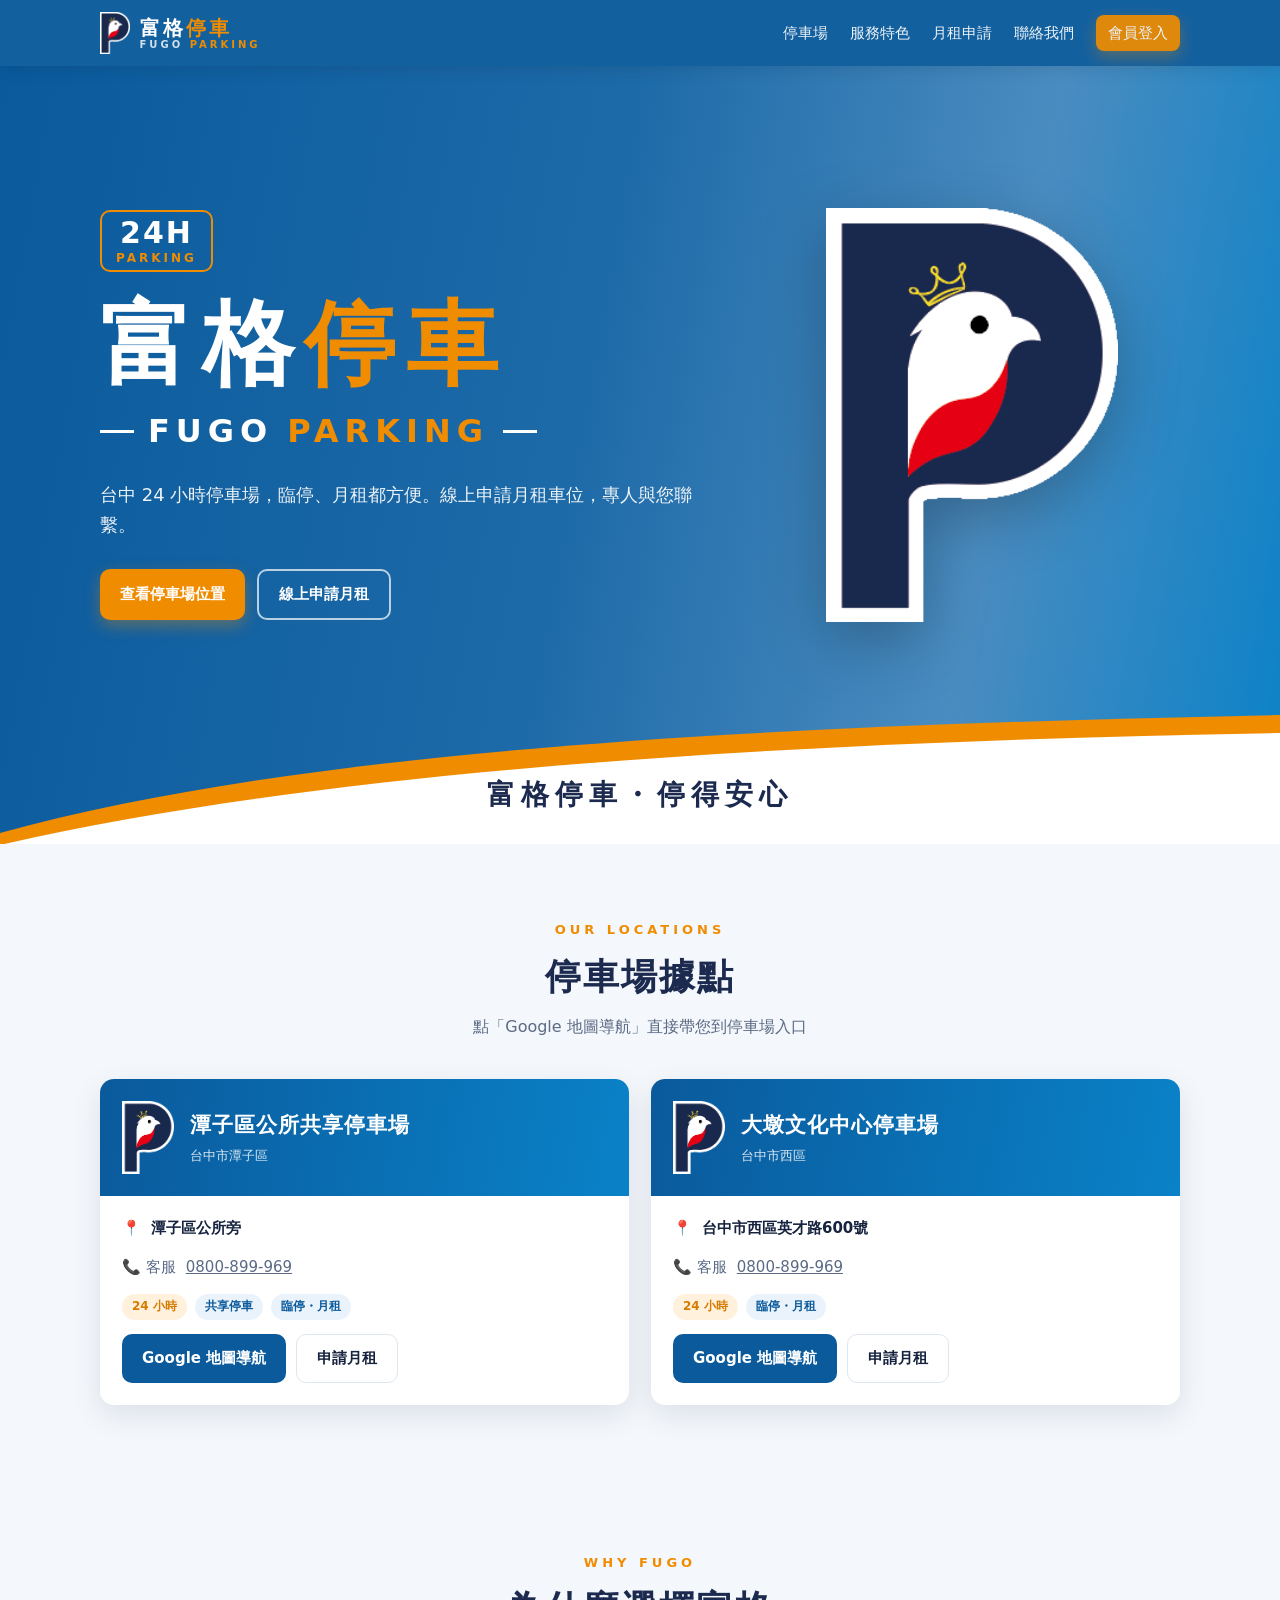
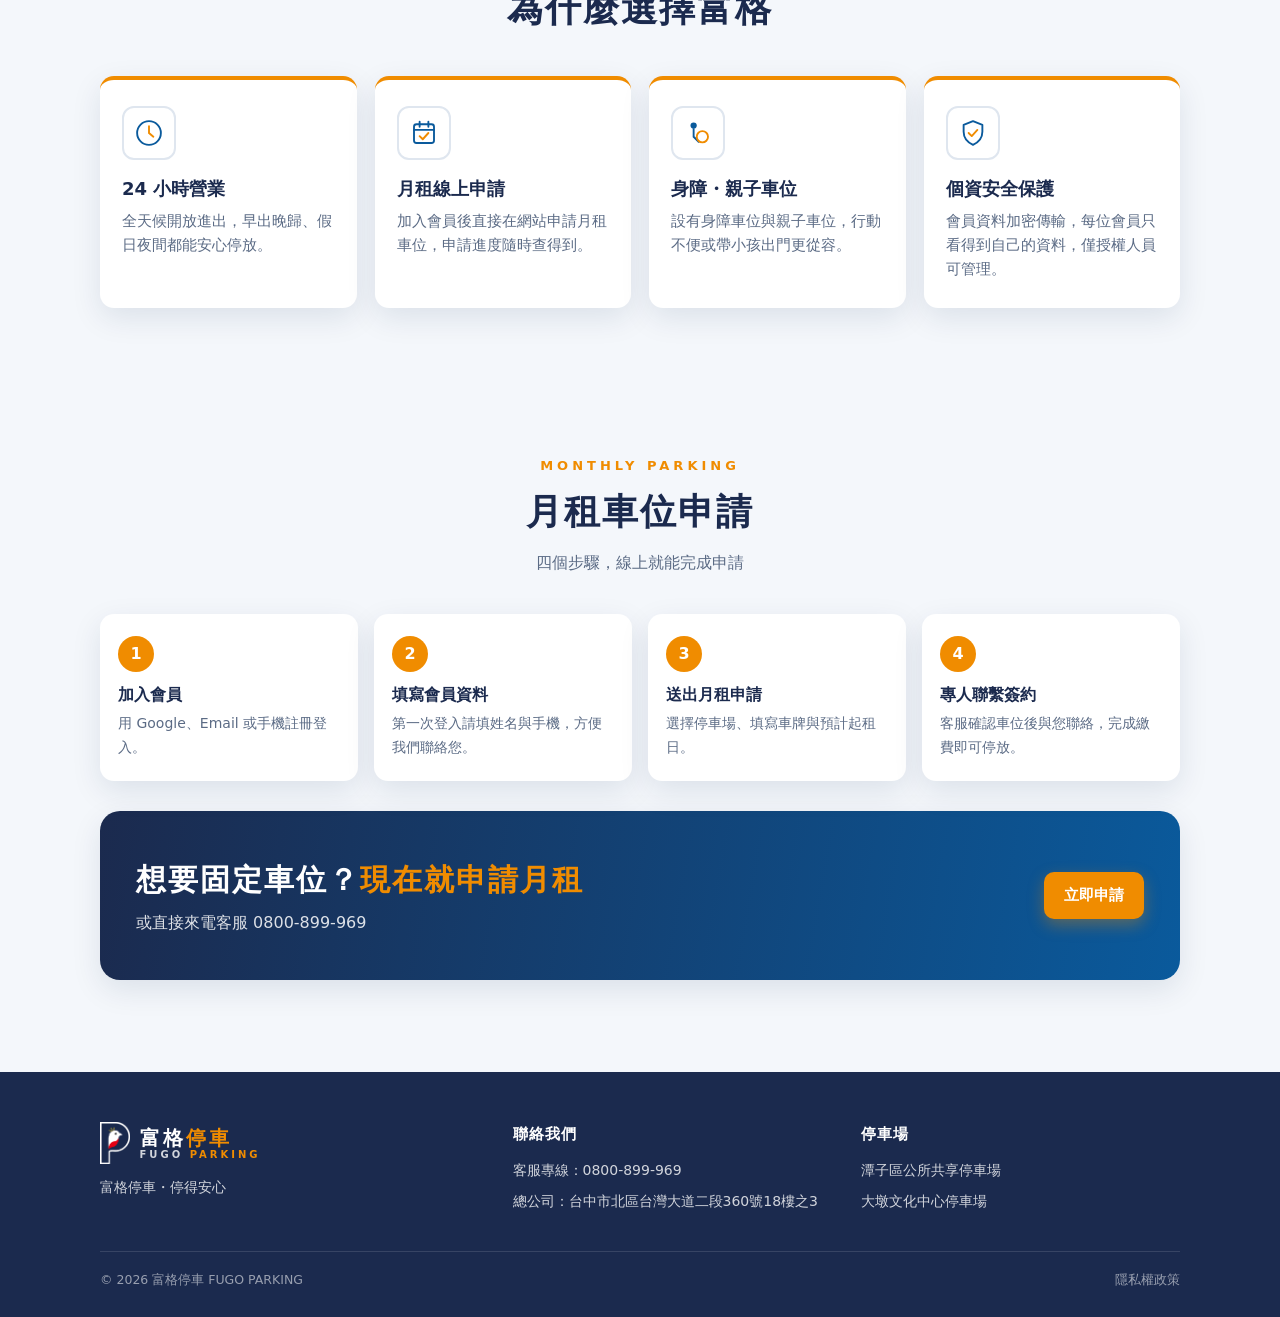
==== index.html @ 009d4692 "改版為富格停車：招牌風格首頁、會員登入、會員中心與管理後台 - 依招牌設計重做首頁（富格停車 FUGO PARKING、24H、停得安心） - 潭子區公所共享停車場、大墩文化中心停車場，附 Googl" ====
<!DOCTYPE html>
<html lang="zh-Hant-TW">
<head>
<meta charset="UTF-8">
<meta name="viewport" content="width=device-width, initial-scale=1.0">
<meta http-equiv="Content-Security-Policy" content="default-src 'self'; script-src 'self'; style-src 'self' https://fonts.googleapis.com; font-src https://fonts.gstatic.com; img-src 'self' data:; connect-src 'self' https://*.supabase.co wss://*.supabase.co; object-src 'none'; base-uri 'self'; form-action 'self'">
<meta name="referrer" content="strict-origin-when-cross-origin">
<title>富格停車 FUGO PARKING｜台中 24 小時停車場・月租車位</title>
<meta name="description" content="富格停車 FUGO PARKING，台中潭子區公所共享停車場、大墩文化中心停車場，24 小時營業，提供臨時停車與月租車位線上申請。客服 0800-899-969。">
<meta property="og:title" content="富格停車 FUGO PARKING">
<meta property="og:description" content="富格停車・停得安心｜台中 24 小時停車場、月租車位線上申請">
<meta property="og:image" content="assets/icon-192.png">
<meta name="theme-color" content="#0a5a9c">
<link rel="icon" type="image/png" href="assets/favicon.png">
<link rel="apple-touch-icon" href="assets/icon-192.png">
<link rel="preconnect" href="https://fonts.googleapis.com">
<link rel="preconnect" href="https://fonts.gstatic.com" crossorigin>
<link href="https://fonts.googleapis.com/css2?family=Noto+Sans+TC:wght@400;500;700;900&family=LXGW+WenKai+TC:wght@700&display=swap" rel="stylesheet">
<link rel="stylesheet" href="css/style.css">
</head>
<body>

<header class="topbar">
  <div class="wrap">
    <a class="brand" href="index.html" aria-label="富格停車 首頁">
      <img src="assets/logo.png" alt="">
      <span class="brand-text">
        <span class="brand-zh">富格<em>停車</em></span>
        <span class="brand-en">FUGO <em>PARKING</em></span>
      </span>
    </a>
    <button class="menu-btn" id="menu-btn" aria-label="選單" aria-expanded="false" aria-controls="nav">☰</button>
    <nav class="nav" id="nav">
      <a href="#lots">停車場</a>
      <a href="#features">服務特色</a>
      <a href="#monthly">月租申請</a>
      <a href="#contact">聯絡我們</a>
      <a class="btn btn-orange btn-sm" id="member-link" href="login.html">會員登入</a>
    </nav>
  </div>
</header>

<main>
  <!-- 招牌風格主視覺 -->
  <section class="hero" aria-label="富格停車">
    <div class="wrap">
      <div>
        <div class="hero-badge" aria-label="24 小時停車"><b>24H</b><span>PARKING</span></div>
        <h1>富格<em>停車</em></h1>
        <div class="hero-en">FUGO <em>PARKING</em></div>
        <p class="hero-slogan">台中 24 小時停車場，臨停、月租都方便。線上申請月租車位，專人與您聯繫。</p>
        <div class="hero-btns">
          <a class="btn btn-orange" href="#lots">查看停車場位置</a>
          <a class="btn btn-ghost" href="login.html?next=apply">線上申請月租</a>
        </div>
      </div>
      <div class="hero-logo"><img src="assets/logo.png" alt="富格停車標誌"></div>
    </div>
    <div class="hero-wave" aria-hidden="true">
      <svg viewBox="0 0 1440 130" preserveAspectRatio="none">
        <path d="M0,130 L0,118 C360,30 900,10 1440,0 L1440,130 Z" fill="#f08c00"/>
        <path d="M0,130 L0,130 C380,52 920,26 1440,18 L1440,130 Z" fill="#ffffff"/>
      </svg>
    </div>
    <div class="hero-tagline">富格停車・停得安心</div>
  </section>

  <!-- 停車場 -->
  <section id="lots">
    <div class="wrap">
      <div class="sec-head">
        <div class="sec-tag">OUR LOCATIONS</div>
        <h2>停車場據點</h2>
        <p>點「Google 地圖導航」直接帶您到停車場入口</p>
      </div>
      <div class="lots" id="lots-list"></div>
    </div>
  </section>

  <!-- 服務特色 -->
  <section id="features">
    <div class="wrap">
      <div class="sec-head">
        <div class="sec-tag">WHY FUGO</div>
        <h2>為什麼選擇富格</h2>
      </div>
      <div class="features">
        <div class="feature">
          <div class="ico"><svg viewBox="0 0 48 48" fill="none" aria-hidden="true"><circle cx="24" cy="24" r="19" stroke="#0a5a9c" stroke-width="3"/><path d="M24 13v11l7 6" stroke="#f08c00" stroke-width="3" stroke-linecap="round"/></svg></div>
          <h3>24 小時營業</h3>
          <p>全天候開放進出，早出晚歸、假日夜間都能安心停放。</p>
        </div>
        <div class="feature">
          <div class="ico"><svg viewBox="0 0 48 48" fill="none" aria-hidden="true"><rect x="8" y="10" width="32" height="30" rx="4" stroke="#0a5a9c" stroke-width="3"/><path d="M8 19h32M17 6v8M31 6v8" stroke="#0a5a9c" stroke-width="3" stroke-linecap="round"/><path d="M17 29l5 5 9-10" stroke="#f08c00" stroke-width="3" stroke-linecap="round" stroke-linejoin="round"/></svg></div>
          <h3>月租線上申請</h3>
          <p>加入會員後直接在網站申請月租車位，申請進度隨時查得到。</p>
        </div>
        <div class="feature">
          <div class="ico"><svg viewBox="0 0 48 48" fill="none" aria-hidden="true"><circle cx="17" cy="12" r="5" fill="#0a5a9c"/><path d="M17 18v12l8 8" stroke="#0a5a9c" stroke-width="3" stroke-linecap="round"/><circle cx="31" cy="30" r="9" stroke="#f08c00" stroke-width="3"/></svg></div>
          <h3>身障・親子車位</h3>
          <p>設有身障車位與親子車位，行動不便或帶小孩出門更從容。</p>
        </div>
        <div class="feature">
          <div class="ico"><svg viewBox="0 0 48 48" fill="none" aria-hidden="true"><path d="M24 5l15 6v11c0 10-6.5 17-15 21C15.5 39 9 32 9 22V11z" stroke="#0a5a9c" stroke-width="3" stroke-linejoin="round"/><path d="M17 24l5 5 9-10" stroke="#f08c00" stroke-width="3" stroke-linecap="round" stroke-linejoin="round"/></svg></div>
          <h3>個資安全保護</h3>
          <p>會員資料加密傳輸，每位會員只看得到自己的資料，僅授權人員可管理。</p>
        </div>
      </div>
    </div>
  </section>

  <!-- 月租申請流程 -->
  <section id="monthly">
    <div class="wrap">
      <div class="sec-head">
        <div class="sec-tag">MONTHLY PARKING</div>
        <h2>月租車位申請</h2>
        <p>四個步驟，線上就能完成申請</p>
      </div>
      <div class="steps">
        <div class="step"><h3>加入會員</h3><p>用 Google、Email 或手機註冊登入。</p></div>
        <div class="step"><h3>填寫會員資料</h3><p>第一次登入請填姓名與手機，方便我們聯絡您。</p></div>
        <div class="step"><h3>送出月租申請</h3><p>選擇停車場、填寫車牌與預計起租日。</p></div>
        <div class="step"><h3>專人聯繫簽約</h3><p>客服確認車位後與您聯絡，完成繳費即可停放。</p></div>
      </div>
      <div class="cta mt30" id="cta-box">
        <div>
          <h2>想要固定車位？<em>現在就申請月租</em></h2>
          <p>或直接來電客服 0800-899-969</p>
        </div>
        <a class="btn btn-orange" href="login.html?next=apply">立即申請</a>
      </div>
    </div>
  </section>
</main>

<footer class="footer" id="contact">
  <div class="wrap">
    <div class="footer-grid">
      <div>
        <a class="brand" href="index.html">
          <img src="assets/logo.png" alt="">
          <span class="brand-text">
            <span class="brand-zh">富格<em>停車</em></span>
            <span class="brand-en">FUGO <em>PARKING</em></span>
          </span>
        </a>
        <p>富格停車・停得安心</p>
      </div>
      <div>
        <h4>聯絡我們</h4>
        <ul>
          <li>客服專線：<a href="tel:0800899969">0800-899-969</a></li>
          <li>總公司：台中市北區台灣大道二段360號18樓之3</li>
        </ul>
      </div>
      <div>
        <h4>停車場</h4>
        <ul id="footer-lots"></ul>
      </div>
    </div>
    <div class="footer-bottom">
      <span>© <span id="year">2026</span> 富格停車 FUGO PARKING</span>
      <a href="privacy.html">隱私權政策</a>
    </div>
  </div>
</footer>

<script src="js/config.js"></script>
<script src="js/vendor/supabase-2.49.10.js"></script>
<script src="js/common.js"></script>
<script src="js/site.js"></script>
</body>
</html>
---- css/style.css ----
:root{
  --navy:#1b2a4e;
  --blue:#0a5a9c;
  --blue-2:#0a82c8;
  --blue-soft:#4a8cc0;
  --orange:#f08c00;
  --orange-dark:#d67a00;
  --red:#e60012;
  --ink:#16233f;
  --muted:#5b6b85;
  --line:#dfe6ef;
  --bg:#f4f7fb;
  --card:#ffffff;
  --ok:#0f9d58;
  --warn:#d97706;
  --bad:#dc2626;
  --radius:14px;
  --shadow:0 10px 30px rgba(10,40,80,.10);
}
*{box-sizing:border-box;margin:0;padding:0}
html{scroll-behavior:smooth}
body{font-family:'Noto Sans TC',system-ui,-apple-system,'PingFang TC','Microsoft JhengHei',sans-serif;color:var(--ink);background:var(--bg);line-height:1.65;-webkit-font-smoothing:antialiased}
a{color:inherit}
img{max-width:100%;display:block}
button,input,select,textarea{font:inherit}
.hidden{display:none!important}
.wrap{max-width:1120px;margin:0 auto;padding:0 20px}

/* ─── Top bar ─── */
.topbar{position:sticky;top:0;z-index:50;background:rgba(10,90,156,.96);backdrop-filter:blur(8px);box-shadow:0 2px 16px rgba(0,0,0,.12)}
.topbar .wrap{display:flex;align-items:center;justify-content:space-between;height:66px;gap:12px}
.brand{display:flex;align-items:center;gap:10px;text-decoration:none;color:#fff}
.brand img{height:42px;width:auto}
.brand-text{display:flex;flex-direction:column;line-height:1.1}
.brand-zh{font-weight:900;font-size:20px;letter-spacing:3px}
.brand-zh em{font-style:normal;color:var(--orange)}
.brand-en{font-size:10px;letter-spacing:3px;color:rgba(255,255,255,.8);font-weight:700}
.brand-en em{font-style:normal;color:var(--orange)}
.nav{display:flex;align-items:center;gap:22px}
.nav a{color:#fff;text-decoration:none;font-size:15px;font-weight:500;opacity:.92}
.nav a:hover{opacity:1;color:#ffd08a}
.btn{display:inline-flex;align-items:center;justify-content:center;gap:8px;border:none;border-radius:10px;padding:11px 20px;font-weight:700;font-size:15px;cursor:pointer;text-decoration:none;transition:transform .15s,background .2s,box-shadow .2s;white-space:nowrap}
.btn:active{transform:translateY(1px)}
.btn:disabled{opacity:.55;cursor:not-allowed}
.btn-orange{background:var(--orange);color:#fff;box-shadow:0 6px 16px rgba(240,140,0,.35)}
.btn-orange:hover{background:var(--orange-dark)}
.btn-white{background:#fff;color:var(--blue)}
.btn-ghost{background:transparent;color:#fff;border:2px solid rgba(255,255,255,.7)}
.btn-ghost:hover{background:rgba(255,255,255,.1)}
.btn-line{background:#fff;color:var(--ink);border:1.5px solid var(--line)}
.btn-line:hover{border-color:var(--blue-soft)}
.btn-blue{background:var(--blue);color:#fff}
.btn-blue:hover{background:#084a80}
.btn-danger{background:#fff;color:var(--bad);border:1.5px solid #f5b5b5}
.btn-sm{padding:6px 12px;font-size:13px;border-radius:8px}
.menu-btn{display:none;background:none;border:none;color:#fff;font-size:26px;cursor:pointer;padding:4px 8px}

/* ─── Hero (招牌風格) ─── */
.hero{position:relative;overflow:hidden;color:#fff;background:linear-gradient(100deg,var(--blue) 0%,#1d6aa8 45%,var(--blue-soft) 75%,var(--blue-2) 100%)}
.hero .wrap{position:relative;z-index:2;display:grid;grid-template-columns:1.2fr .8fr;gap:40px;align-items:center;padding-top:70px;padding-bottom:150px}
.hero-badge{display:inline-flex;flex-direction:column;align-items:center;border:2px solid var(--orange);border-radius:10px;padding:6px 14px;line-height:1;margin-bottom:22px}
.hero-badge b{font-size:30px;letter-spacing:2px;font-weight:700}
.hero-badge span{font-size:12px;color:var(--orange);letter-spacing:3px;font-weight:700;margin-top:4px}
.hero h1{font-size:clamp(46px,8vw,92px);font-weight:900;letter-spacing:10px;line-height:1.1}
.hero h1 em{font-style:normal;color:var(--orange)}
.hero-en{display:flex;align-items:center;gap:14px;font-size:clamp(20px,3vw,32px);letter-spacing:6px;font-weight:700;margin-top:10px}
.hero-en::before,.hero-en::after{content:"";width:34px;height:3px;background:#fff;display:block}
.hero-en em{font-style:normal;color:var(--orange)}
.hero-slogan{margin-top:22px;font-size:18px;color:rgba(255,255,255,.92)}
.hero-btns{display:flex;flex-wrap:wrap;gap:12px;margin-top:30px}
.hero-logo{justify-self:center;width:min(300px,70%)}
.hero-logo img{width:100%;filter:drop-shadow(0 18px 30px rgba(0,0,0,.25))}
.hero-wave{position:absolute;left:0;right:0;bottom:-1px;height:130px;z-index:1}
.hero-wave svg{width:100%;height:100%;display:block}
.hero-tagline{position:absolute;z-index:2;bottom:26px;left:0;right:0;text-align:center;color:var(--navy);font-family:'LXGW WenKai TC','Noto Sans TC',serif;font-size:clamp(20px,3vw,28px);letter-spacing:6px;font-weight:700}

/* ─── Sections ─── */
section{padding:72px 0}
.sec-head{text-align:center;margin-bottom:38px}
.sec-tag{display:inline-block;color:var(--orange);font-weight:800;letter-spacing:4px;font-size:13px;margin-bottom:6px}
.sec-head h2{font-size:clamp(26px,4vw,36px);font-weight:900;color:var(--navy);letter-spacing:2px}
.sec-head p{color:var(--muted);margin-top:8px}

/* 停車場卡片 */
.lots{display:grid;grid-template-columns:repeat(auto-fit,minmax(300px,1fr));gap:22px}
.lot{background:var(--card);border-radius:var(--radius);box-shadow:var(--shadow);overflow:hidden;display:flex;flex-direction:column}
.lot-top{background:linear-gradient(100deg,var(--blue),var(--blue-2));color:#fff;padding:22px;display:flex;gap:16px;align-items:center}
.lot-top img{width:52px;height:auto;flex-shrink:0}
.lot-top h3{font-size:21px;font-weight:800;letter-spacing:1px}
.lot-top small{display:block;color:rgba(255,255,255,.85);font-size:13px;margin-top:2px}
.lot-body{padding:20px 22px 22px;display:flex;flex-direction:column;gap:14px;flex:1}
.lot-row{display:flex;gap:10px;align-items:flex-start;color:var(--muted);font-size:15px}
.lot-row b{color:var(--ink);font-weight:600}
.lot-tags{display:flex;flex-wrap:wrap;gap:8px}
.tag{display:inline-block;font-size:12px;font-weight:700;padding:3px 10px;border-radius:999px;background:#eaf3fb;color:var(--blue)}
.tag.orange{background:#fff1dc;color:var(--orange-dark)}
.lot-actions{display:flex;gap:10px;flex-wrap:wrap;margin-top:auto}

/* 特色 */
.features{display:grid;grid-template-columns:repeat(auto-fit,minmax(220px,1fr));gap:18px}
.feature{background:#fff;border-radius:var(--radius);padding:26px 22px;box-shadow:var(--shadow);border-top:4px solid var(--orange)}
.feature .ico{width:54px;height:54px;border-radius:12px;background:#fff;border:2px solid var(--line);display:flex;align-items:center;justify-content:center;margin-bottom:14px}
.feature .ico svg{width:30px;height:30px}
.feature h3{font-size:18px;color:var(--navy);margin-bottom:6px}
.feature p{color:var(--muted);font-size:14.5px}

/* CTA */
.cta{background:linear-gradient(100deg,var(--navy),var(--blue));color:#fff;border-radius:20px;padding:44px 36px;display:flex;align-items:center;justify-content:space-between;gap:24px;flex-wrap:wrap;box-shadow:var(--shadow)}
.cta h2{font-size:clamp(22px,3.4vw,30px);font-weight:900;letter-spacing:2px}
.cta h2 em{font-style:normal;color:var(--orange)}
.cta p{color:rgba(255,255,255,.85);margin-top:6px}

/* 流程 */
.steps{display:grid;grid-template-columns:repeat(4,1fr);gap:16px;counter-reset:step}
.step{background:#fff;border-radius:var(--radius);padding:22px 18px;box-shadow:var(--shadow);position:relative}
.step::before{counter-increment:step;content:counter(step);display:flex;width:36px;height:36px;border-radius:50%;background:var(--orange);color:#fff;font-weight:900;align-items:center;justify-content:center;margin-bottom:10px}
.step h3{font-size:16px;color:var(--navy)}
.step p{font-size:14px;color:var(--muted);margin-top:4px}

/* Footer */
.footer{background:var(--navy);color:rgba(255,255,255,.8);padding:50px 0 26px;margin-top:20px}
.footer-grid{display:grid;grid-template-columns:1.2fr 1fr 1fr;gap:30px}
.footer h4{color:#fff;font-size:15px;margin-bottom:12px;letter-spacing:1px}
.footer p,.footer li{font-size:14px;margin-bottom:8px;list-style:none}
.footer a{text-decoration:none}
.footer a:hover{color:var(--orange)}
.footer .brand{margin-bottom:12px}
.footer-bottom{border-top:1px solid rgba(255,255,255,.12);margin-top:30px;padding-top:18px;font-size:12.5px;color:rgba(255,255,255,.55);display:flex;justify-content:space-between;flex-wrap:wrap;gap:8px}

/* ─── App pages (login / member / admin) ─── */
.app-main{min-height:calc(100vh - 66px);padding:36px 0 60px}
.panel{background:#fff;border-radius:var(--radius);box-shadow:var(--shadow);padding:28px}
.panel+.panel{margin-top:22px}
.panel h2{font-size:20px;color:var(--navy);margin-bottom:4px}
.panel .sub{color:var(--muted);font-size:14px;margin-bottom:18px}
.auth-box{max-width:440px;margin:0 auto}
.auth-logo{display:flex;justify-content:center;margin-bottom:12px}
.auth-logo img{height:78px}
.divider{display:flex;align-items:center;gap:12px;color:var(--muted);font-size:13px;margin:18px 0}
.divider::before,.divider::after{content:"";flex:1;height:1px;background:var(--line)}
.tabs{display:flex;background:var(--bg);border-radius:10px;padding:4px;gap:4px;margin-bottom:16px}
.tabs button{flex:1;border:none;background:transparent;padding:9px;border-radius:8px;font-weight:700;color:var(--muted);cursor:pointer}
.tabs button.on{background:#fff;color:var(--blue);box-shadow:0 2px 6px rgba(0,0,0,.06)}
.field{margin-bottom:14px}
.field label{display:block;font-size:13.5px;font-weight:700;margin-bottom:6px;color:var(--ink)}
.field label .req{color:var(--bad)}
.field input,.field select,.field textarea{width:100%;padding:11px 13px;border:1.5px solid var(--line);border-radius:10px;background:#fff;color:var(--ink);font-size:15px}
.field textarea{min-height:80px;resize:vertical}
.field input:focus,.field select:focus,.field textarea:focus{outline:none;border-color:var(--blue-2);box-shadow:0 0 0 3px rgba(10,130,200,.15)}
.field .hint{font-size:12.5px;color:var(--muted);margin-top:4px}
.grid2{display:grid;grid-template-columns:1fr 1fr;gap:0 14px}
.full{width:100%}
.btn-google{width:100%;background:#fff;color:#3c4043;border:1.5px solid #dadce0}
.btn-google:hover{background:#f8f9fa}
.btn-google svg{width:20px;height:20px}
.msg{padding:11px 14px;border-radius:10px;font-size:14px;margin-bottom:14px}
.msg.err{background:#fdecec;color:#a61b1b}
.msg.ok{background:#e7f6ee;color:#0b6b3a}
.msg.info{background:#eaf3fb;color:#0a4f85}
.legal{font-size:12px;color:var(--muted);text-align:center;margin-top:14px}
.userbar{display:flex;align-items:center;gap:10px;color:#fff;font-size:14px}
.userbar span{max-width:160px;overflow:hidden;text-overflow:ellipsis;white-space:nowrap}
.page-title{display:flex;justify-content:space-between;align-items:center;gap:12px;flex-wrap:wrap;margin-bottom:22px}
.page-title h1{font-size:26px;color:var(--navy);font-weight:900}
.cards{display:grid;grid-template-columns:repeat(auto-fit,minmax(160px,1fr));gap:14px;margin-bottom:22px}
.stat{background:#fff;border-radius:12px;padding:16px 18px;box-shadow:var(--shadow)}
.stat b{display:block;font-size:28px;color:var(--blue);line-height:1.1}
.stat span{font-size:13px;color:var(--muted)}
.stat.orange b{color:var(--orange-dark)}
.stat.red b{color:var(--bad)}
.table-wrap{overflow-x:auto;border:1px solid var(--line);border-radius:12px}
table{width:100%;border-collapse:collapse;font-size:14px;min-width:720px}
th{background:#f2f6fb;text-align:left;font-weight:700;color:var(--navy);padding:10px 12px;white-space:nowrap}
td{padding:10px 12px;border-top:1px solid var(--line);vertical-align:top}
tr:hover td{background:#fafcff}
.badge{display:inline-block;font-size:12px;font-weight:700;padding:2px 9px;border-radius:999px;white-space:nowrap}
.b-ok{background:#e7f6ee;color:#0b6b3a}
.b-warn{background:#fff4e0;color:#995200}
.b-bad{background:#fdecec;color:#a61b1b}
.b-mute{background:#eef1f5;color:#56637a}
.b-blue{background:#eaf3fb;color:#0a4f85}
.toolbar{display:flex;gap:10px;flex-wrap:wrap;align-items:center;margin-bottom:14px}
.toolbar input,.toolbar select{padding:9px 12px;border:1.5px solid var(--line);border-radius:10px;background:#fff;font-size:14px}
.toolbar input{flex:1;min-width:180px}
.admin-tabs{display:flex;gap:6px;flex-wrap:wrap;margin-bottom:18px}
.admin-tabs button{border:1.5px solid var(--line);background:#fff;border-radius:999px;padding:8px 16px;font-weight:700;color:var(--muted);cursor:pointer}
.admin-tabs button.on{background:var(--blue);border-color:var(--blue);color:#fff}
.empty{text-align:center;color:var(--muted);padding:34px 10px}
.row-actions{display:flex;gap:6px;flex-wrap:wrap}
dialog{border:none;border-radius:16px;padding:0;max-width:620px;width:calc(100% - 32px);box-shadow:0 30px 80px rgba(0,0,0,.3)}
dialog::backdrop{background:rgba(10,25,50,.55)}
.dlg-head{padding:18px 22px;border-bottom:1px solid var(--line);font-weight:800;color:var(--navy);font-size:18px}
.dlg-body{padding:20px 22px;max-height:70vh;overflow-y:auto}
.dlg-foot{padding:14px 22px;border-top:1px solid var(--line);display:flex;justify-content:flex-end;gap:10px}
.toast{position:fixed;left:50%;bottom:26px;transform:translateX(-50%);background:var(--navy);color:#fff;padding:12px 20px;border-radius:12px;font-size:14px;z-index:999;box-shadow:var(--shadow);max-width:calc(100% - 32px)}
.loading{text-align:center;padding:60px 0;color:var(--muted)}
.list-item{border:1px solid var(--line);border-radius:12px;padding:14px 16px;display:flex;justify-content:space-between;gap:12px;flex-wrap:wrap;align-items:center}
.list-item+.list-item{margin-top:10px}
.list-item h4{font-size:16px;color:var(--navy)}
.list-item p{font-size:13.5px;color:var(--muted)}

/* ─── Responsive ─── */
@media (max-width:860px){
  .hero .wrap{grid-template-columns:1fr;padding-top:40px;padding-bottom:150px;text-align:left}
  .hero-logo{display:none}
  .steps{grid-template-columns:1fr 1fr}
  .footer-grid{grid-template-columns:1fr}
  .nav{position:fixed;top:66px;left:0;right:0;background:var(--blue);flex-direction:column;align-items:stretch;gap:0;padding:8px 20px 18px;display:none;box-shadow:0 12px 20px rgba(0,0,0,.15)}
  .nav.open{display:flex}
  .nav a{padding:12px 0;border-bottom:1px solid rgba(255,255,255,.12)}
  .nav .btn{margin-top:12px}
  .menu-btn{display:block}
}
@media (max-width:560px){
  .wrap{padding:0 16px}
  section{padding:54px 0}
  .hero h1{letter-spacing:5px}
  .hero-en{letter-spacing:3px}
  .hero-en::before,.hero-en::after{width:20px}
  .steps{grid-template-columns:1fr}
  .grid2{grid-template-columns:1fr}
  .panel{padding:20px 16px}
  .cta{padding:30px 22px}
  .brand-zh{font-size:17px}
  .userbar span{display:none}
}
.mt30{margin-top:30px}
.center{text-align:center}
.hint{font-size:12px;color:var(--muted)}
.prose h2{font-size:18px;color:var(--navy);margin:20px 0 6px}.prose p,.prose li{color:var(--ink);font-size:15px;margin-bottom:8px}.prose ul{padding-left:20px}
.sec-title{font-size:26px;color:var(--navy);font-weight:900;margin-bottom:10px}
dialog{margin:auto}
#st-income{font-size:22px}
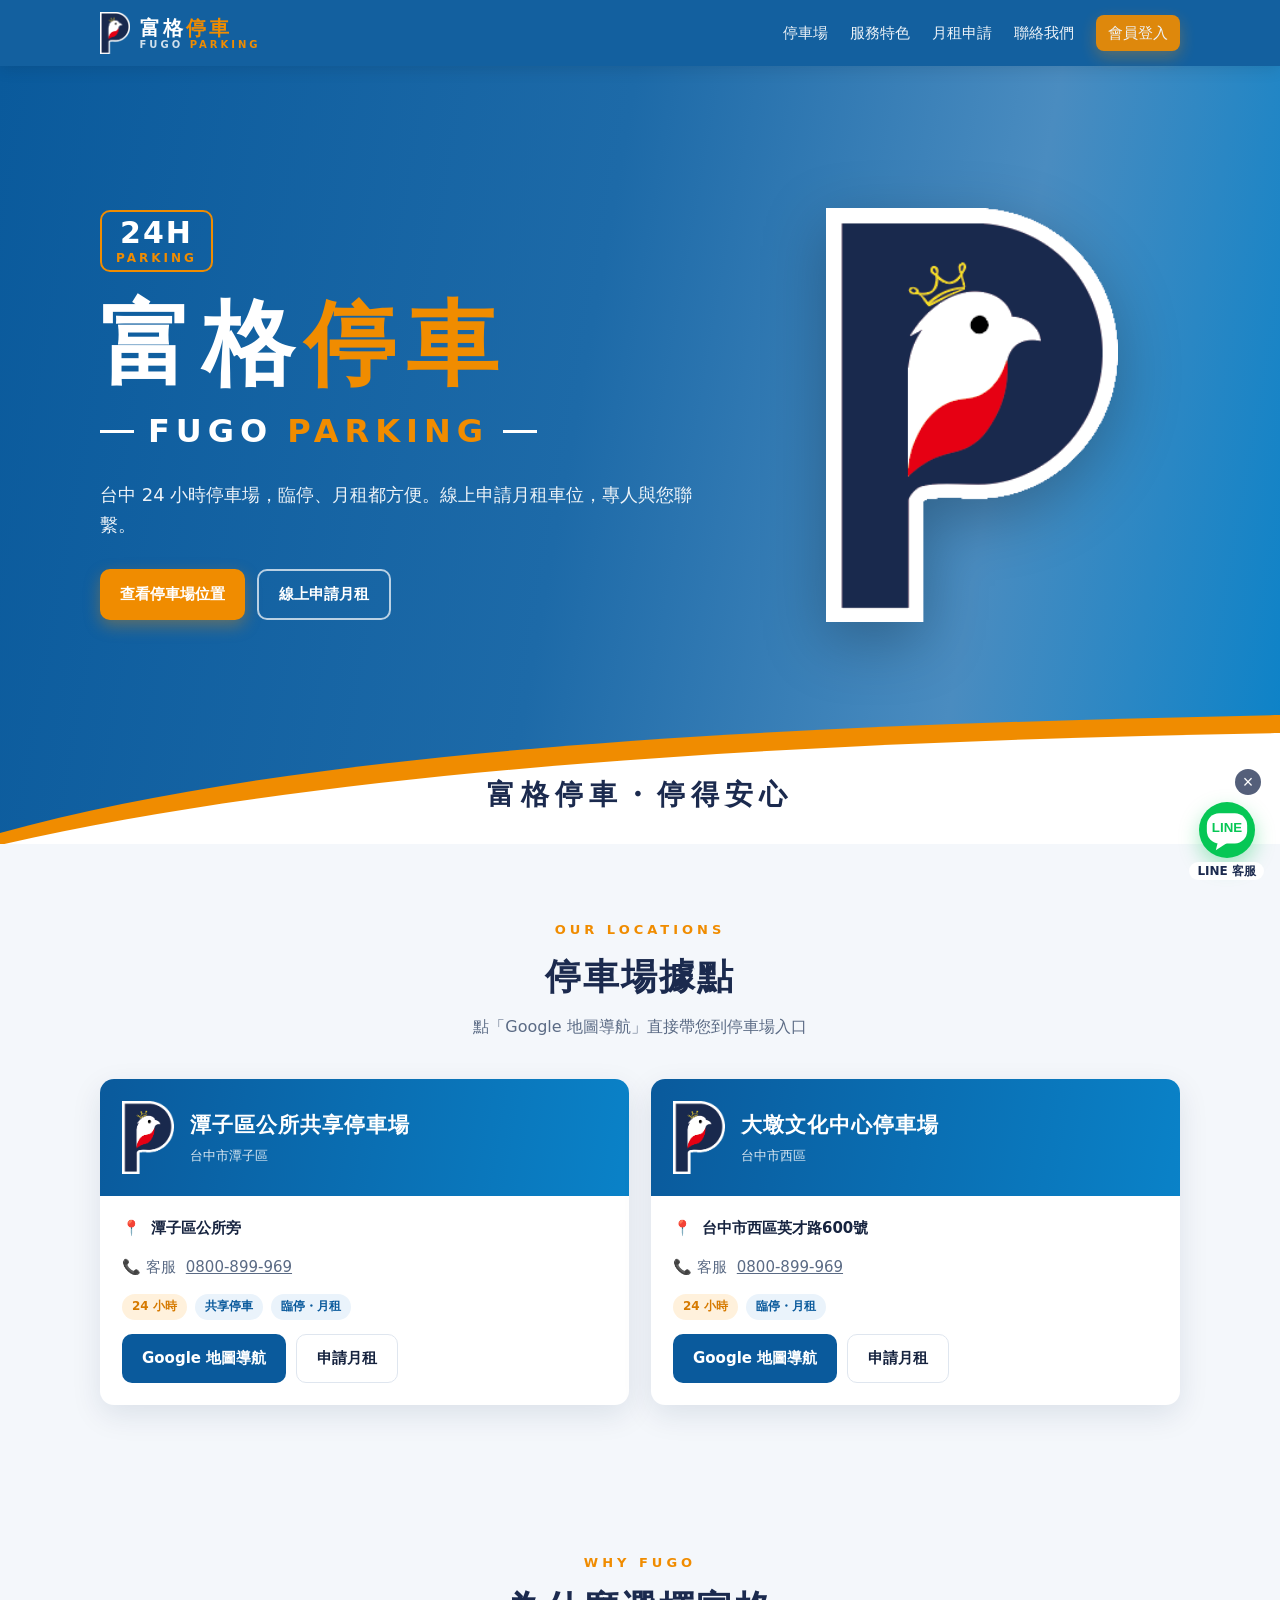
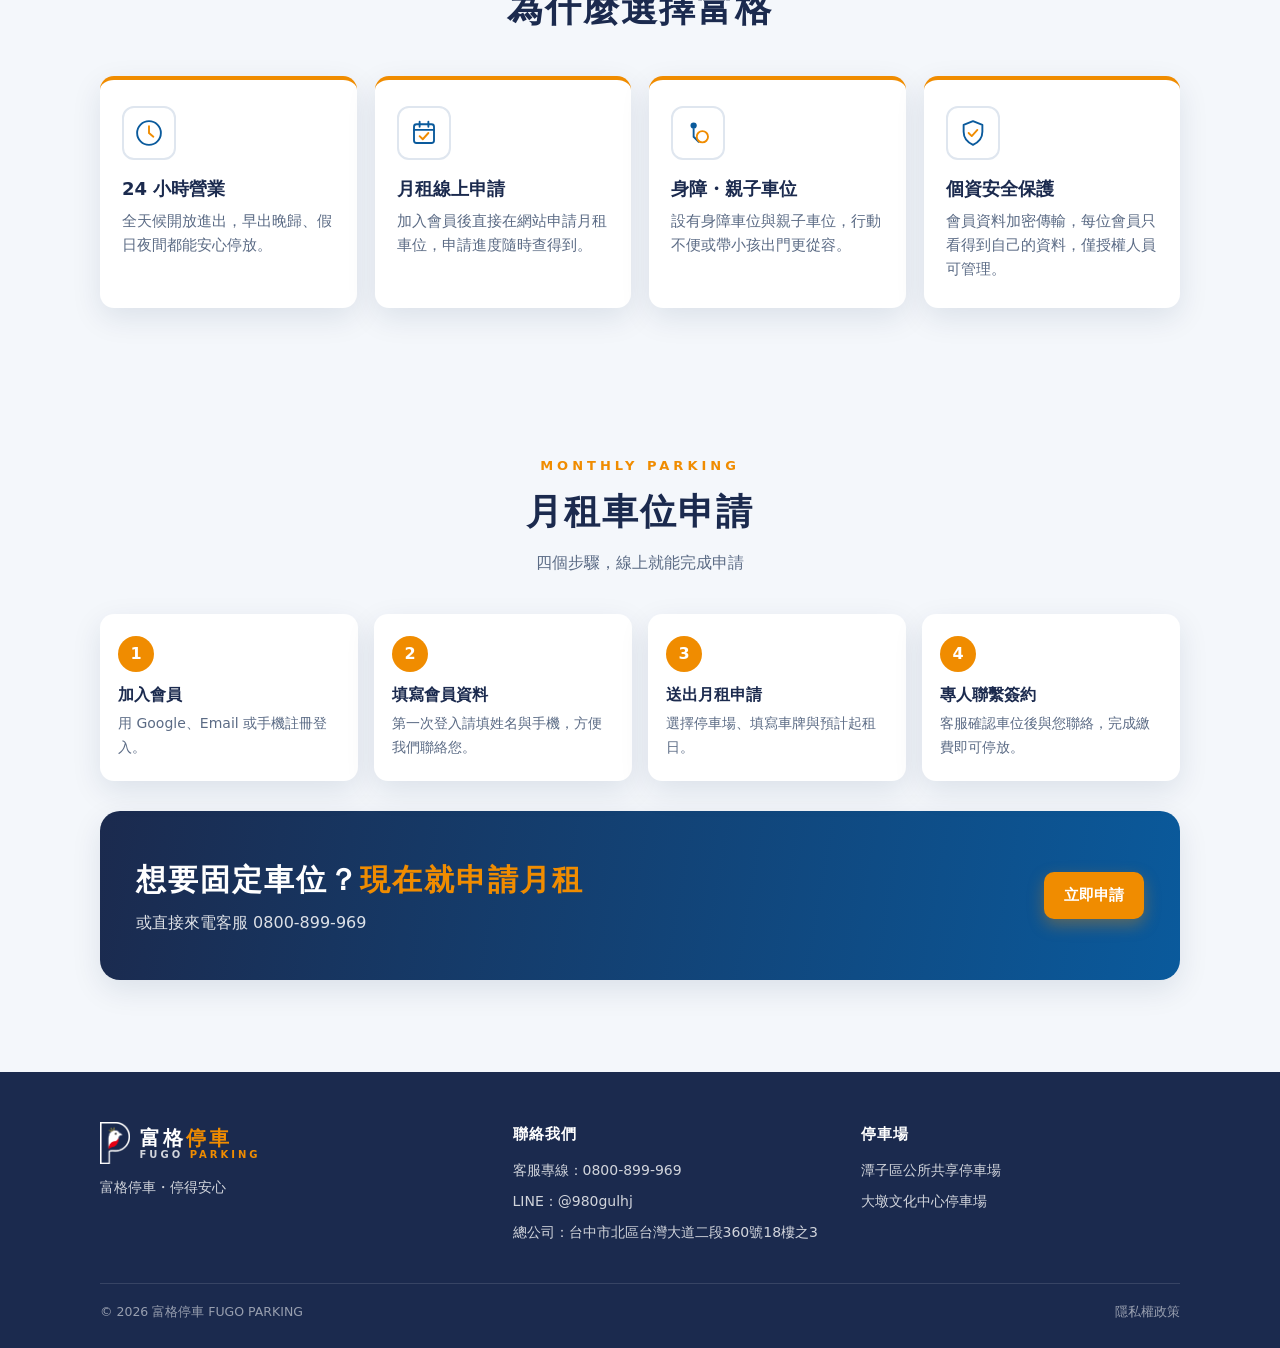
==== commit 9872367b: "安全補強＋右下角 LINE 客服 - 右下角 LINE 客服按鈕（@980gulhj），可收合，後台不顯示；頁尾加 LINE - 防止網站被 iframe 嵌入做釣魚頁 - 後台閒置 15 分鐘、會員" ====
--- a/index.html
+++ b/index.html
@@ -151,6 +151,7 @@
         <h4>聯絡我們</h4>
         <ul>
           <li>客服專線：<a href="tel:0800899969">0800-899-969</a></li>
+          <li>LINE：<a href="https://lin.ee/Ty82aqJ" target="_blank" rel="noopener noreferrer">@980gulhj</a></li>
           <li>總公司：台中市北區台灣大道二段360號18樓之3</li>
         </ul>
       </div>
--- a/css/style.css
+++ b/css/style.css
@@ -231,3 +231,21 @@
 .sec-title{font-size:26px;color:var(--navy);font-weight:900;margin-bottom:10px}
 dialog{margin:auto}
 #st-income{font-size:22px}
+
+/* ─── 右下角 LINE 客服（與夢影 AI 同款：可收合成側邊標籤） ─── */
+.line-support{position:fixed;right:0;bottom:calc(20px + env(safe-area-inset-bottom));z-index:60;display:flex;flex-direction:column;align-items:flex-end;gap:2px;max-width:100vw}
+.line-support-check{position:absolute;width:1px;height:1px;opacity:0;margin:0;pointer-events:none}
+.line-support-sr{position:absolute;width:1px;height:1px;overflow:hidden;clip:rect(0 0 0 0);white-space:nowrap}
+.line-support-toggle{display:flex;align-items:center;justify-content:center;min-width:36px;min-height:36px;margin-right:max(14px,env(safe-area-inset-right));cursor:pointer}
+.line-support-open{display:flex;align-items:center;justify-content:center;width:26px;height:26px;border-radius:50%;background:rgba(27,42,78,.75);color:#fff;font:400 18px/1 Arial,Helvetica,sans-serif}
+.line-support-tag{display:none;padding:14px 8px;min-width:40px;justify-content:center;align-items:center;writing-mode:vertical-rl;text-orientation:upright;letter-spacing:.2em;font-size:13px;font-weight:700;line-height:1.2;white-space:nowrap;color:#fff;background:var(--navy);border-left:3px solid #06c755;border-radius:12px 0 0 12px;box-shadow:var(--shadow)}
+.line-support-link{display:flex;flex-direction:column;align-items:center;gap:4px;margin-right:max(16px,env(safe-area-inset-right));text-decoration:none;border-radius:12px}
+.line-support-bubble{width:56px;height:56px;flex:none;border-radius:50%;display:block;background:#06c755 url("data:image/svg+xml,%3Csvg xmlns='http://www.w3.org/2000/svg' viewBox='0 0 100 100'%3E%3Crect x='14' y='20' width='72' height='54' rx='22' fill='%23fff'/%3E%3Cpath d='M34 70L30 86 52 72z' fill='%23fff'/%3E%3Ctext x='50' y='53' text-anchor='middle' font-family='Arial,Helvetica,sans-serif' font-size='23' font-weight='900' fill='%2306c755' textLength='54' lengthAdjust='spacingAndGlyphs'%3ELINE%3C/text%3E%3C/svg%3E") center/100% 100% no-repeat;box-shadow:0 8px 20px rgba(6,199,85,.35);transition:transform .18s}
+.line-support-link:hover .line-support-bubble{transform:scale(1.06)}
+.line-support-label{font-size:12px;font-weight:700;line-height:18px;color:var(--navy);background:rgba(255,255,255,.92);padding:0 8px;border-radius:999px;white-space:nowrap}
+.line-support-link:focus-visible{outline:2px solid var(--blue-2);outline-offset:3px}
+.line-support-check:focus-visible + .line-support-toggle{outline:2px solid var(--blue-2);outline-offset:-3px;border-radius:8px}
+.line-support-check:checked + .line-support-toggle{margin-right:0}
+.line-support-check:checked + .line-support-toggle .line-support-open{display:none}
+.line-support-check:checked + .line-support-toggle .line-support-tag{display:flex}
+.line-support-check:checked ~ .line-support-link{display:none}
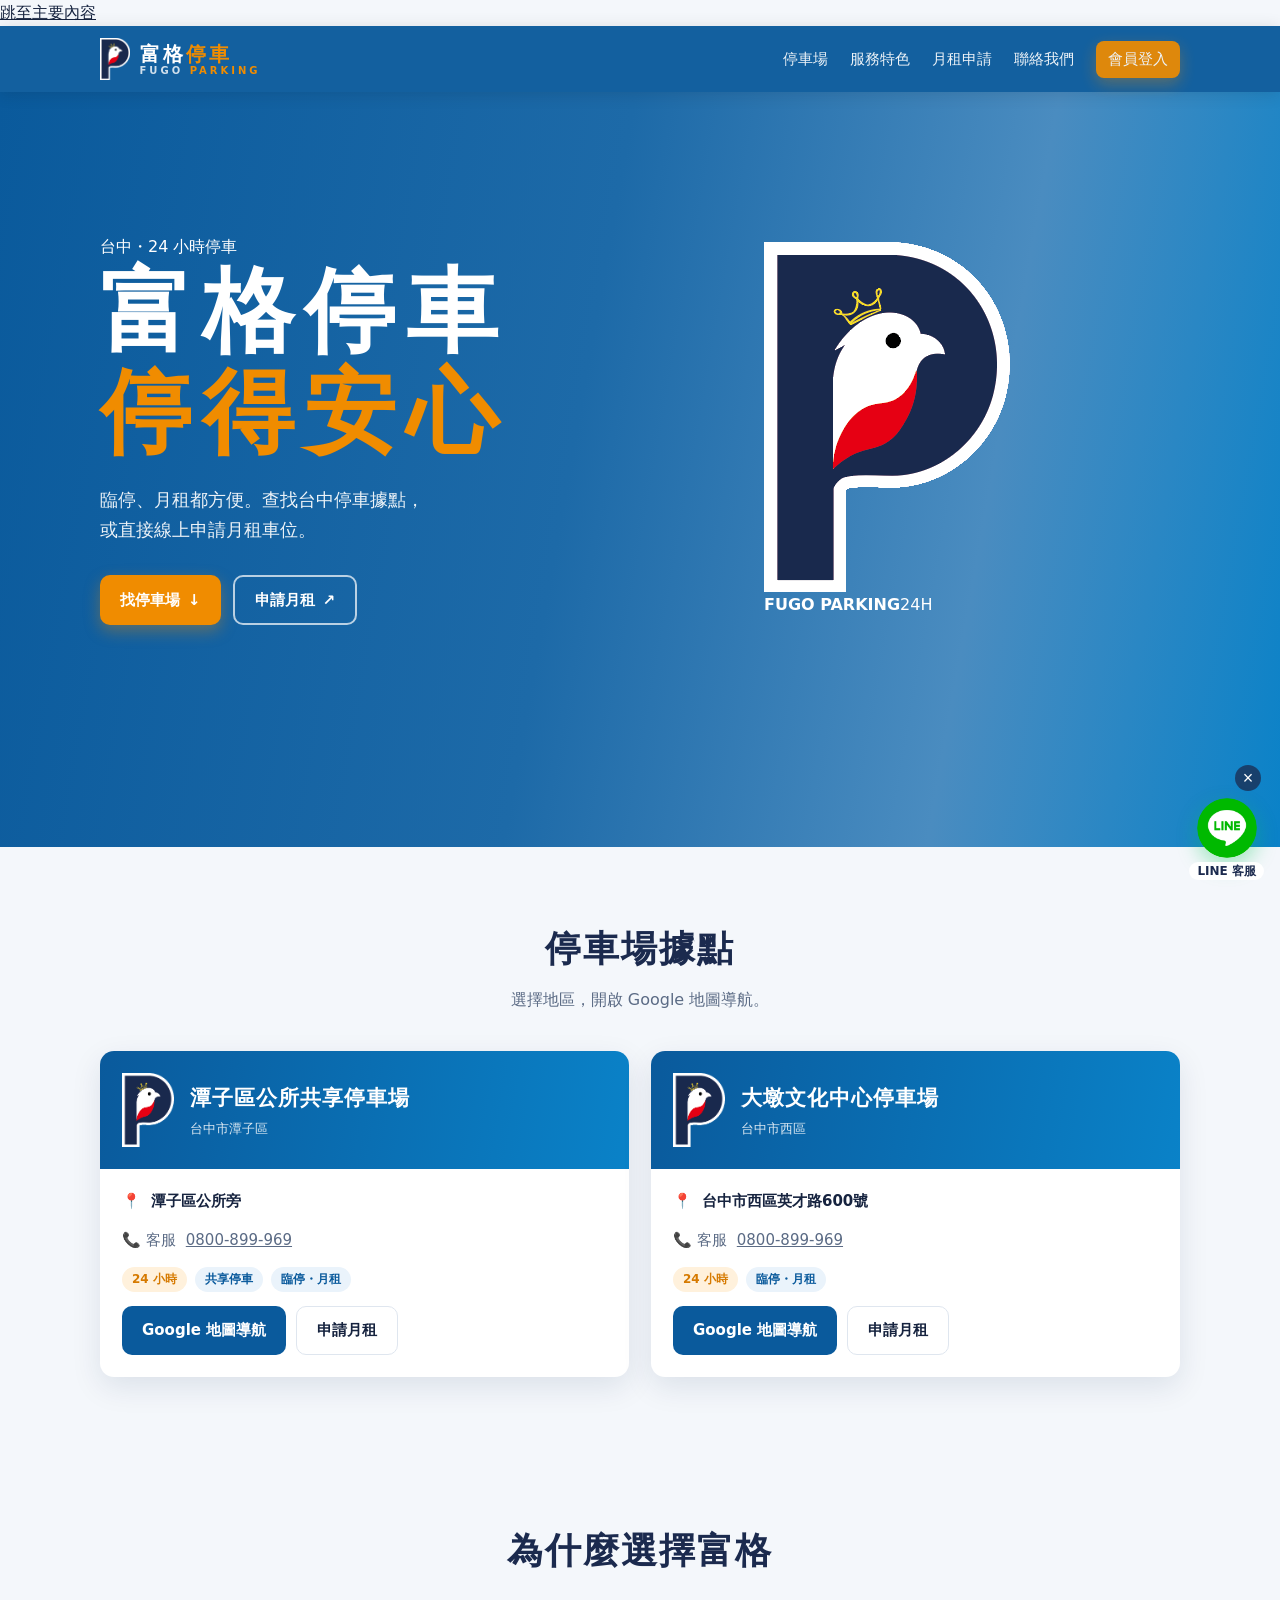
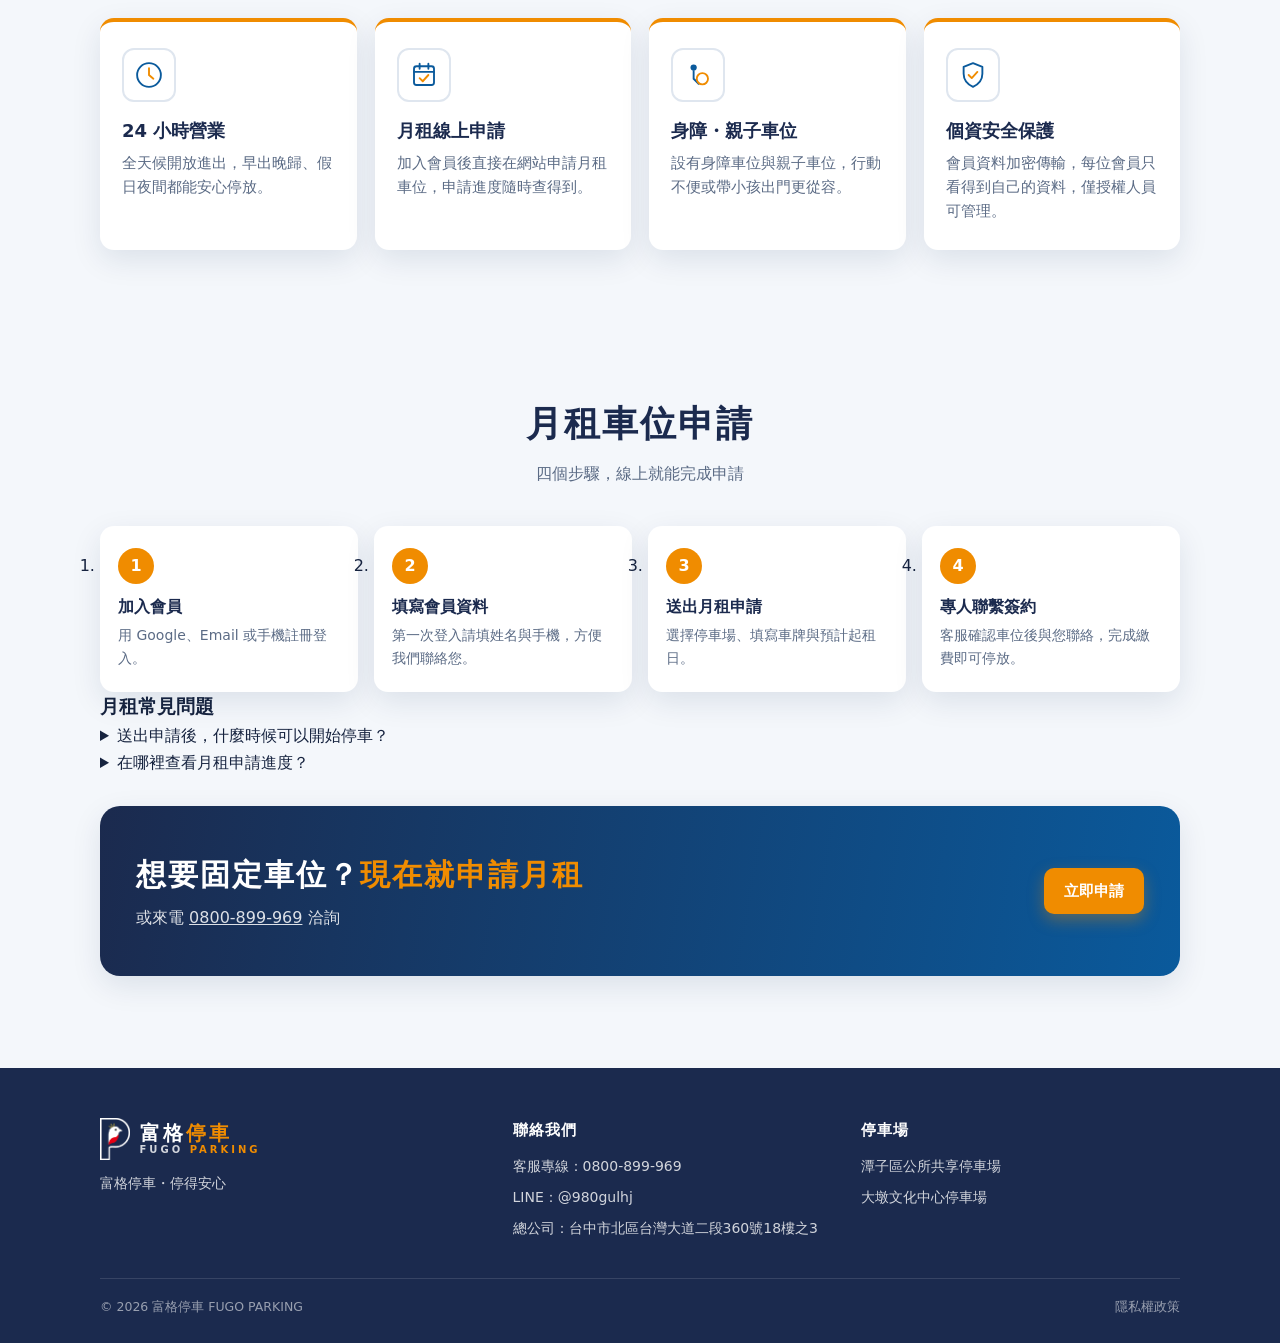
==== commit 05094a32: "Redesign FUGO parking homepage" ====
--- a/index.html
+++ b/index.html
@@ -10,15 +10,17 @@
 <meta property="og:title" content="富格停車 FUGO PARKING">
 <meta property="og:description" content="富格停車・停得安心｜台中 24 小時停車場、月租車位線上申請">
 <meta property="og:image" content="assets/icon-192.png">
-<meta name="theme-color" content="#0a5a9c">
+<meta name="theme-color" content="#101c31">
 <link rel="icon" type="image/png" href="assets/favicon.png">
 <link rel="apple-touch-icon" href="assets/icon-192.png">
 <link rel="preconnect" href="https://fonts.googleapis.com">
 <link rel="preconnect" href="https://fonts.gstatic.com" crossorigin>
-<link href="https://fonts.googleapis.com/css2?family=Noto+Sans+TC:wght@400;500;700;900&family=LXGW+WenKai+TC:wght@700&display=swap" rel="stylesheet">
+<link href="https://fonts.googleapis.com/css2?family=Noto+Sans+TC:wght@400;500;600;700;800;900&display=swap" rel="stylesheet">
 <link rel="stylesheet" href="css/style.css">
+<link rel="stylesheet" href="css/home.css">
 </head>
-<body>
+<body class="home">
+<a class="skip-link" href="#main">跳至主要內容</a>
 
 <header class="topbar">
   <div class="wrap">
@@ -29,7 +31,7 @@
         <span class="brand-en">FUGO <em>PARKING</em></span>
       </span>
     </a>
-    <button class="menu-btn" id="menu-btn" aria-label="選單" aria-expanded="false" aria-controls="nav">☰</button>
+    <button class="menu-btn" id="menu-btn" aria-label="選單" aria-expanded="false" aria-controls="nav"><span aria-hidden="true"></span></button>
     <nav class="nav" id="nav">
       <a href="#lots">停車場</a>
       <a href="#features">服務特色</a>
@@ -40,39 +42,40 @@
   </div>
 </header>
 
-<main>
-  <!-- 招牌風格主視覺 -->
-  <section class="hero" aria-label="富格停車">
+<main id="main" tabindex="-1">
+  <section class="hero" aria-labelledby="hero-title">
     <div class="wrap">
-      <div>
-        <div class="hero-badge" aria-label="24 小時停車"><b>24H</b><span>PARKING</span></div>
-        <h1>富格<em>停車</em></h1>
-        <div class="hero-en">FUGO <em>PARKING</em></div>
-        <p class="hero-slogan">台中 24 小時停車場，臨停、月租都方便。線上申請月租車位，專人與您聯繫。</p>
+      <div class="hero-copy">
+        <p class="hero-kicker"><span></span> 台中・24 小時停車</p>
+        <h1 id="hero-title">富格停車<br><em>停得安心</em></h1>
+        <p class="hero-slogan">臨停、月租都方便。查找台中停車據點，<br class="desktop-break">或直接線上申請月租車位。</p>
         <div class="hero-btns">
-          <a class="btn btn-orange" href="#lots">查看停車場位置</a>
-          <a class="btn btn-ghost" href="login.html?next=apply">線上申請月租</a>
+          <a class="btn btn-orange" href="#lots">找停車場 <span aria-hidden="true">↓</span></a>
+          <a class="btn btn-ghost" href="login.html?next=apply">申請月租 <span aria-hidden="true">↗</span></a>
         </div>
       </div>
-      <div class="hero-logo"><img src="assets/logo.png" alt="富格停車標誌"></div>
+      <div class="hero-art" aria-hidden="true">
+        <div class="parking-bays">
+          <span></span><span></span><span></span><span></span>
+        </div>
+        <div class="parking-stripe"></div>
+        <div class="parking-sign"><img src="assets/logo.png" alt="" width="246" height="350"></div>
+        <div class="art-caption"><strong>FUGO PARKING</strong><span>24H</span></div>
+      </div>
     </div>
-    <div class="hero-wave" aria-hidden="true">
-      <svg viewBox="0 0 1440 130" preserveAspectRatio="none">
-        <path d="M0,130 L0,118 C360,30 900,10 1440,0 L1440,130 Z" fill="#f08c00"/>
-        <path d="M0,130 L0,130 C380,52 920,26 1440,18 L1440,130 Z" fill="#ffffff"/>
-      </svg>
-    </div>
-    <div class="hero-tagline">富格停車・停得安心</div>
   </section>
 
   <!-- 停車場 -->
   <section id="lots">
     <div class="wrap">
-      <div class="sec-head">
-        <div class="sec-tag">OUR LOCATIONS</div>
-        <h2>停車場據點</h2>
-        <p>點「Google 地圖導航」直接帶您到停車場入口</p>
+      <div class="location-heading">
+        <div class="sec-head">
+          <h2>停車場據點</h2>
+          <p>選擇地區，開啟 Google 地圖導航。</p>
+        </div>
+        <div class="lot-filters" id="lot-filters" role="group" aria-label="依行政區篩選"></div>
       </div>
+      <p class="visually-hidden" id="lot-results" role="status"></p>
       <div class="lots" id="lots-list"></div>
     </div>
   </section>
@@ -81,7 +84,6 @@
   <section id="features">
     <div class="wrap">
       <div class="sec-head">
-        <div class="sec-tag">WHY FUGO</div>
         <h2>為什麼選擇富格</h2>
       </div>
       <div class="features">
@@ -113,20 +115,30 @@
   <section id="monthly">
     <div class="wrap">
       <div class="sec-head">
-        <div class="sec-tag">MONTHLY PARKING</div>
         <h2>月租車位申請</h2>
         <p>四個步驟，線上就能完成申請</p>
       </div>
-      <div class="steps">
-        <div class="step"><h3>加入會員</h3><p>用 Google、Email 或手機註冊登入。</p></div>
-        <div class="step"><h3>填寫會員資料</h3><p>第一次登入請填姓名與手機，方便我們聯絡您。</p></div>
-        <div class="step"><h3>送出月租申請</h3><p>選擇停車場、填寫車牌與預計起租日。</p></div>
-        <div class="step"><h3>專人聯繫簽約</h3><p>客服確認車位後與您聯絡，完成繳費即可停放。</p></div>
+      <ol class="steps">
+        <li class="step"><h3>加入會員</h3><p>用 Google、Email 或手機註冊登入。</p></li>
+        <li class="step"><h3>填寫會員資料</h3><p>第一次登入請填姓名與手機，方便我們聯絡您。</p></li>
+        <li class="step"><h3>送出月租申請</h3><p>選擇停車場、填寫車牌與預計起租日。</p></li>
+        <li class="step"><h3>專人聯繫簽約</h3><p>客服確認車位後與您聯絡，完成繳費即可停放。</p></li>
+      </ol>
+      <div class="monthly-questions">
+        <h3>月租常見問題</h3>
+        <details>
+          <summary>送出申請後，什麼時候可以開始停車？</summary>
+          <p>客服確認車位後會與您聯絡。完成簽約和繳費後，即可依約定日期開始停車。</p>
+        </details>
+        <details>
+          <summary>在哪裡查看月租申請進度？</summary>
+          <p>登入<a href="member.html">會員中心</a>查看申請狀態。有疑問可撥 <a href="tel:0800899969">0800-899-969</a>。</p>
+        </details>
       </div>
       <div class="cta mt30" id="cta-box">
         <div>
           <h2>想要固定車位？<em>現在就申請月租</em></h2>
-          <p>或直接來電客服 0800-899-969</p>
+          <p>或來電 <a href="tel:0800899969">0800-899-969</a> 洽詢</p>
         </div>
         <a class="btn btn-orange" href="login.html?next=apply">立即申請</a>
       </div>
--- a/css/style.css
+++ b/css/style.css
@@ -226,6 +226,7 @@
 }
 .mt30{margin-top:30px}
 .center{text-align:center}
+.captcha{display:flex;justify-content:center;margin:4px 0 16px;min-height:65px}
 .hint{font-size:12px;color:var(--muted)}
 .prose h2{font-size:18px;color:var(--navy);margin:20px 0 6px}.prose p,.prose li{color:var(--ink);font-size:15px;margin-bottom:8px}.prose ul{padding-left:20px}
 .sec-title{font-size:26px;color:var(--navy);font-weight:900;margin-bottom:10px}
@@ -240,7 +241,7 @@
 .line-support-open{display:flex;align-items:center;justify-content:center;width:26px;height:26px;border-radius:50%;background:rgba(27,42,78,.75);color:#fff;font:400 18px/1 Arial,Helvetica,sans-serif}
 .line-support-tag{display:none;padding:14px 8px;min-width:40px;justify-content:center;align-items:center;writing-mode:vertical-rl;text-orientation:upright;letter-spacing:.2em;font-size:13px;font-weight:700;line-height:1.2;white-space:nowrap;color:#fff;background:var(--navy);border-left:3px solid #06c755;border-radius:12px 0 0 12px;box-shadow:var(--shadow)}
 .line-support-link{display:flex;flex-direction:column;align-items:center;gap:4px;margin-right:max(16px,env(safe-area-inset-right));text-decoration:none;border-radius:12px}
-.line-support-bubble{width:56px;height:56px;flex:none;border-radius:50%;display:block;background:#06c755 url("data:image/svg+xml,%3Csvg xmlns='http://www.w3.org/2000/svg' viewBox='0 0 100 100'%3E%3Crect x='14' y='20' width='72' height='54' rx='22' fill='%23fff'/%3E%3Cpath d='M34 70L30 86 52 72z' fill='%23fff'/%3E%3Ctext x='50' y='53' text-anchor='middle' font-family='Arial,Helvetica,sans-serif' font-size='23' font-weight='900' fill='%2306c755' textLength='54' lengthAdjust='spacingAndGlyphs'%3ELINE%3C/text%3E%3C/svg%3E") center/100% 100% no-repeat;box-shadow:0 8px 20px rgba(6,199,85,.35);transition:transform .18s}
+.line-support-bubble{width:60px;height:60px;flex:none;border-radius:50%;display:block;background:url("../assets/line-icon.png") center/100% 100% no-repeat;box-shadow:0 8px 20px rgba(6,199,85,.35);transition:transform .18s}
 .line-support-link:hover .line-support-bubble{transform:scale(1.06)}
 .line-support-label{font-size:12px;font-weight:700;line-height:18px;color:var(--navy);background:rgba(255,255,255,.92);padding:0 8px;border-radius:999px;white-space:nowrap}
 .line-support-link:focus-visible{outline:2px solid var(--blue-2);outline-offset:3px}
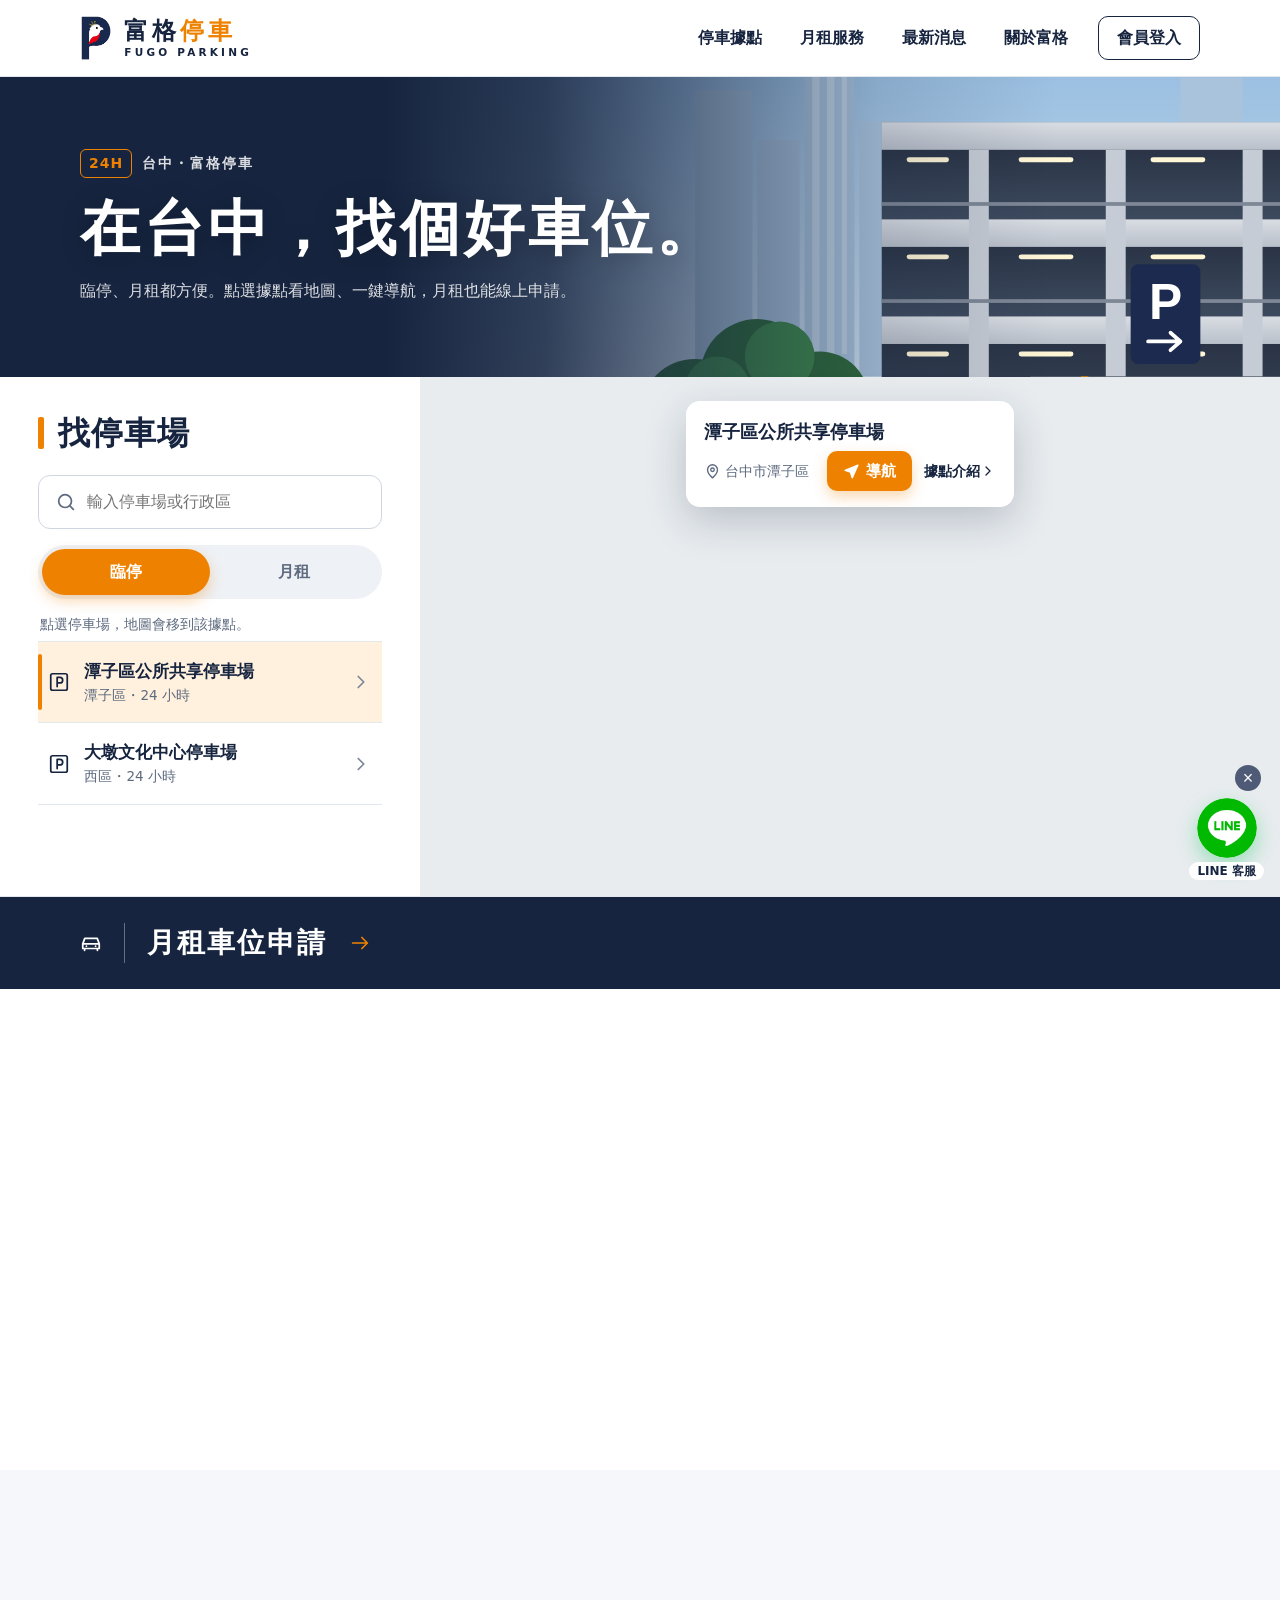
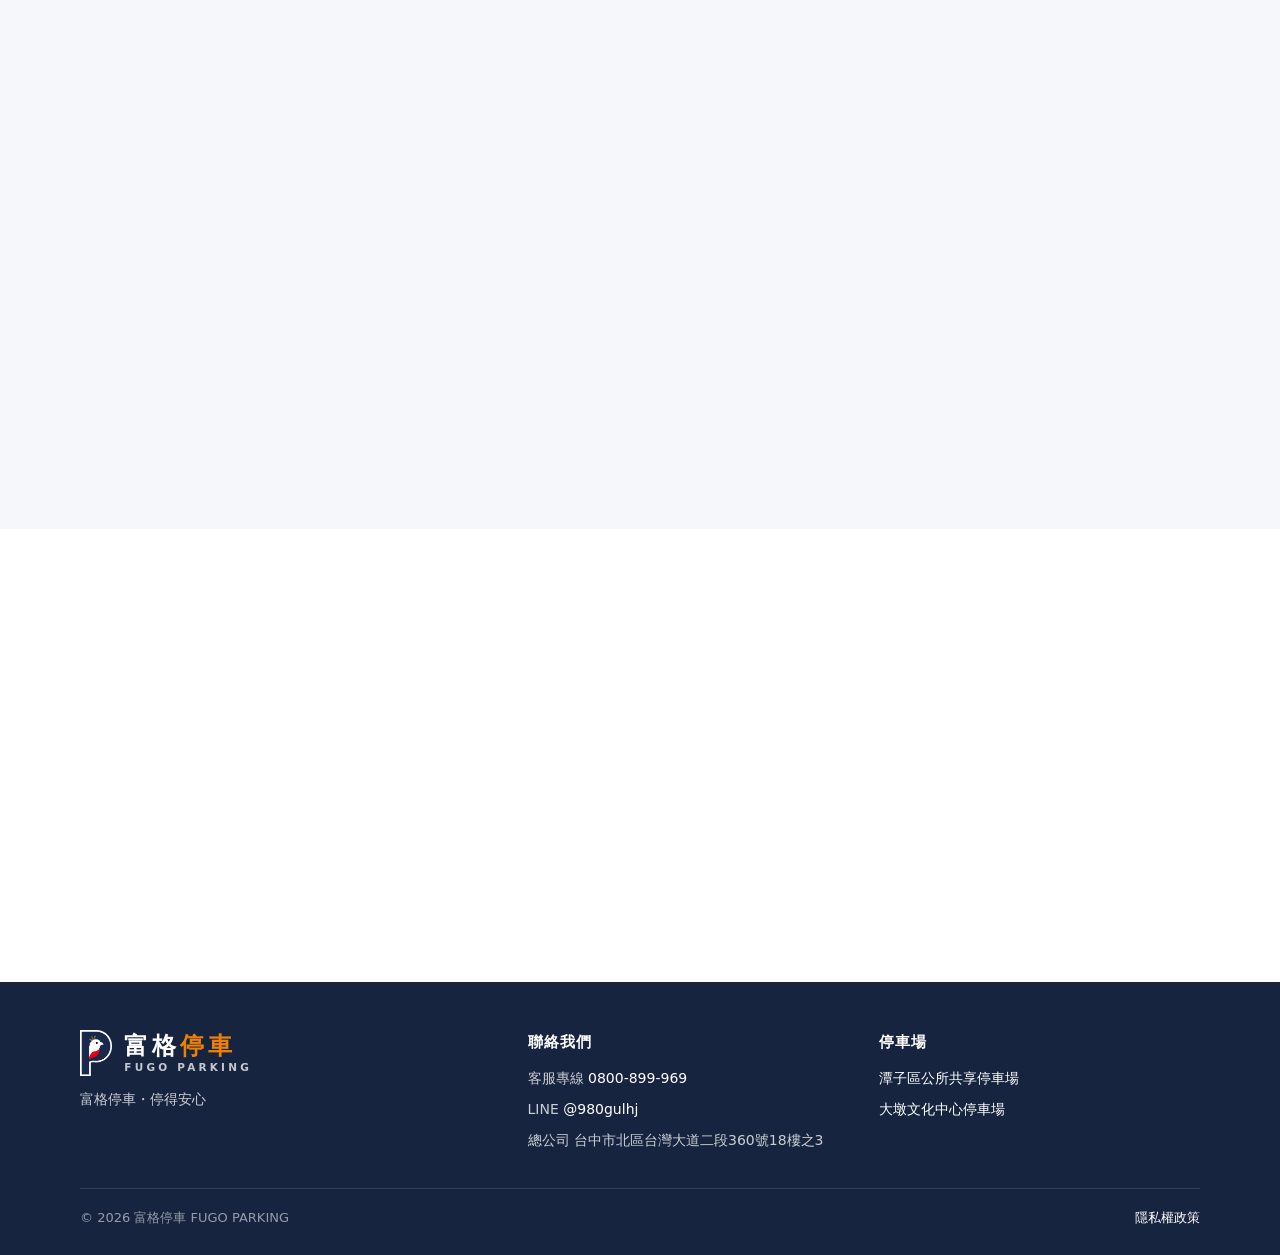
==== commit 763ed420: "前台改版：找停車場＋地圖、側邊服務選單、手機底部列、據點介紹頁、最新消息頁 Co-Authored-By: Claude Opus 5.5 <noreply@anthropic.com> Claude" ====
--- a/index.html
+++ b/index.html
@@ -2,177 +2,220 @@
 <html lang="zh-Hant-TW">
 <head>
 <meta charset="UTF-8">
-<meta name="viewport" content="width=device-width, initial-scale=1.0">
-<meta http-equiv="Content-Security-Policy" content="default-src 'self'; script-src 'self'; style-src 'self' https://fonts.googleapis.com; font-src https://fonts.gstatic.com; img-src 'self' data:; connect-src 'self' https://*.supabase.co wss://*.supabase.co; object-src 'none'; base-uri 'self'; form-action 'self'">
+<meta name="viewport" content="width=device-width, initial-scale=1.0, viewport-fit=cover">
+<meta http-equiv="Content-Security-Policy" content="default-src 'self'; script-src 'self'; style-src 'self' https://fonts.googleapis.com; font-src https://fonts.gstatic.com; img-src 'self' data:; frame-src https://maps.google.com https://www.google.com; connect-src 'self' https://*.supabase.co wss://*.supabase.co; object-src 'none'; base-uri 'self'; form-action 'self'">
 <meta name="referrer" content="strict-origin-when-cross-origin">
 <title>富格停車 FUGO PARKING｜台中 24 小時停車場・月租車位</title>
 <meta name="description" content="富格停車 FUGO PARKING，台中潭子區公所共享停車場、大墩文化中心停車場，24 小時營業，提供臨時停車與月租車位線上申請。客服 0800-899-969。">
 <meta property="og:title" content="富格停車 FUGO PARKING">
-<meta property="og:description" content="富格停車・停得安心｜台中 24 小時停車場、月租車位線上申請">
+<meta property="og:description" content="在台中，找個好車位。富格停車・停得安心">
 <meta property="og:image" content="assets/icon-192.png">
-<meta name="theme-color" content="#101c31">
+<meta name="theme-color" content="#ffffff">
 <link rel="icon" type="image/png" href="assets/favicon.png">
 <link rel="apple-touch-icon" href="assets/icon-192.png">
 <link rel="preconnect" href="https://fonts.googleapis.com">
 <link rel="preconnect" href="https://fonts.gstatic.com" crossorigin>
-<link href="https://fonts.googleapis.com/css2?family=Noto+Sans+TC:wght@400;500;600;700;800;900&display=swap" rel="stylesheet">
+<link href="https://fonts.googleapis.com/css2?family=Noto+Sans+TC:wght@400;500;700;900&display=swap" rel="stylesheet">
 <link rel="stylesheet" href="css/style.css">
-<link rel="stylesheet" href="css/home.css">
+<link rel="stylesheet" href="css/site.css">
 </head>
-<body class="home">
+<body class="pub" data-page="find">
 <a class="skip-link" href="#main">跳至主要內容</a>
 
-<header class="topbar">
+<header class="ph">
   <div class="wrap">
     <a class="brand" href="index.html" aria-label="富格停車 首頁">
       <img src="assets/logo.png" alt="">
-      <span class="brand-text">
-        <span class="brand-zh">富格<em>停車</em></span>
-        <span class="brand-en">FUGO <em>PARKING</em></span>
-      </span>
+      <span class="brand-text"><span class="brand-zh">富格<em>停車</em></span><span class="brand-en">FUGO PARKING</span></span>
     </a>
-    <button class="menu-btn" id="menu-btn" aria-label="選單" aria-expanded="false" aria-controls="nav"><span aria-hidden="true"></span></button>
-    <nav class="nav" id="nav">
-      <a href="#lots">停車場</a>
-      <a href="#features">服務特色</a>
-      <a href="#monthly">月租申請</a>
-      <a href="#contact">聯絡我們</a>
-      <a class="btn btn-orange btn-sm" id="member-link" href="login.html">會員登入</a>
+    <nav class="ph-nav" aria-label="主選單">
+      <a href="#find">停車據點</a>
+      <a href="#monthly">月租服務</a>
+      <a href="news.html">最新消息</a>
+      <a href="#about">關於富格</a>
+      <a class="ph-login" href="login.html" data-member-link>會員登入</a>
     </nav>
+    <button class="ph-menu" id="menu-open" type="button" aria-label="開啟服務選單" aria-expanded="false" aria-controls="drawer"><span></span><span></span><span></span></button>
   </div>
 </header>
 
 <main id="main" tabindex="-1">
-  <section class="hero" aria-labelledby="hero-title">
+  <!-- 主視覺 -->
+  <section class="hero2" aria-labelledby="hero-title">
+    <div class="hero2-art" aria-hidden="true">
+      <svg viewBox="0 0 720 360" preserveAspectRatio="xMidYMid slice">
+        <defs>
+          <linearGradient id="sky" x1="0" y1="0" x2="0" y2="1"><stop offset="0" stop-color="#8fb8de"/><stop offset="1" stop-color="#dbe8f3"/></linearGradient>
+          <linearGradient id="slab" x1="0" y1="0" x2="0" y2="1"><stop offset="0" stop-color="#d9dde3"/><stop offset="1" stop-color="#b9c0ca"/></linearGradient>
+          <linearGradient id="dark" x1="0" y1="0" x2="0" y2="1"><stop offset="0" stop-color="#2a3446"/><stop offset="1" stop-color="#3d4a5e"/></linearGradient>
+        </defs>
+        <rect width="720" height="360" fill="url(#sky)"/>
+        <g fill="#a9c3dc">
+          <rect x="250" y="70" width="46" height="230"/><rect x="300" y="110" width="34" height="190"/><rect x="338" y="40" width="40" height="260"/>
+          <rect x="382" y="95" width="30" height="205"/><rect x="640" y="60" width="50" height="240"/>
+        </g>
+        <g fill="#c3d6e8" opacity=".9"><rect x="344" y="52" width="6" height="230"/><rect x="356" y="52" width="6" height="230"/><rect x="368" y="52" width="4" height="230"/></g>
+        <g class="art-building">
+          <rect x="400" y="96" width="330" height="270" fill="#9aa3af"/>
+          <rect x="400" y="96" width="330" height="22" fill="url(#slab)"/>
+          <rect x="400" y="118" width="330" height="56" fill="url(#dark)"/>
+          <rect x="400" y="174" width="330" height="22" fill="url(#slab)"/>
+          <rect x="400" y="196" width="330" height="56" fill="url(#dark)"/>
+          <rect x="400" y="252" width="330" height="22" fill="url(#slab)"/>
+          <rect x="400" y="274" width="330" height="90" fill="url(#dark)"/>
+          <g fill="#c6ccd5"><rect x="470" y="118" width="16" height="246"/><rect x="580" y="118" width="16" height="246"/><rect x="690" y="118" width="16" height="246"/></g>
+          <g class="art-lights" fill="#fff6d6">
+            <rect x="420" y="124" width="34" height="4" rx="2"/><rect x="510" y="124" width="44" height="4" rx="2"/><rect x="616" y="124" width="44" height="4" rx="2"/>
+            <rect x="420" y="202" width="34" height="4" rx="2"/><rect x="510" y="202" width="44" height="4" rx="2"/><rect x="616" y="202" width="44" height="4" rx="2"/>
+            <rect x="420" y="280" width="34" height="4" rx="2"/><rect x="510" y="280" width="44" height="4" rx="2"/><rect x="616" y="280" width="44" height="4" rx="2"/>
+          </g>
+          <g fill="#7d8796"><rect x="400" y="160" width="330" height="3"/><rect x="400" y="238" width="330" height="3"/></g>
+          <path d="M400 360 L520 300 L730 300 L730 360Z" fill="#59626f"/>
+          <path d="M470 352 C520 330 560 318 640 312" stroke="#f0b400" stroke-width="4" fill="none" stroke-dasharray="0"/>
+          <g transform="translate(600 210)">
+            <rect width="56" height="80" rx="6" fill="#1b2a4e"/>
+            <text x="28" y="44" text-anchor="middle" font-family="Arial,Helvetica,sans-serif" font-size="40" font-weight="700" fill="#fff">P</text>
+            <path d="M14 62h26M32 55l8 7-8 7" stroke="#fff" stroke-width="3" fill="none" stroke-linecap="round" stroke-linejoin="round"/>
+          </g>
+          <g fill="#ef8a00"><rect x="560" y="300" width="6" height="36"/><rect x="560" y="308" width="6" height="6" fill="#1b2a4e"/><rect x="560" y="322" width="6" height="6" fill="#1b2a4e"/></g>
+        </g>
+        <g fill="#2f6b3a"><circle cx="300" cy="300" r="46"/><circle cx="350" cy="320" r="40"/><circle cx="250" cy="330" r="44"/></g>
+        <g fill="#3f8a4b"><circle cx="318" cy="284" r="28"/><circle cx="268" cy="310" r="26"/></g>
+      </svg>
+    </div>
+    <div class="wrap hero2-copy">
+      <p class="hero2-kicker"><span>24H</span> 台中・富格停車</p>
+      <h1 id="hero-title">在台中，<br class="m-br">找個好車位。</h1>
+      <p class="hero2-sub">臨停、月租都方便。點選據點看地圖、一鍵導航，月租也能線上申請。</p>
+    </div>
+  </section>
+
+  <!-- 找停車場 -->
+  <section class="find" id="find" aria-labelledby="find-title">
+    <div class="find-grid">
+      <div class="find-panel">
+        <h2 class="bar-title" id="find-title">找停車場</h2>
+        <label class="search">
+          <i data-icon="search"></i>
+          <span class="visually-hidden">搜尋停車場或行政區</span>
+          <input id="lot-search" type="search" placeholder="輸入停車場或行政區" autocomplete="off" maxlength="30">
+        </label>
+        <div class="seg" role="group" aria-label="停車方式">
+          <button type="button" class="on" data-mode="temp" aria-pressed="true">臨停</button>
+          <button type="button" data-mode="monthly" aria-pressed="false">月租</button>
+        </div>
+        <p class="find-hint" id="find-hint">點選停車場，地圖會移到該據點。</p>
+        <div class="sheet-list">
+          <span class="sheet-grip" aria-hidden="true"></span>
+          <ul class="lot-list" id="lot-list"></ul>
+          <p class="lot-empty hidden" id="lot-empty">找不到符合的停車場，換個關鍵字試試。</p>
+        </div>
+      </div>
+      <div class="find-map">
+        <iframe id="map-frame" title="停車場地圖" loading="lazy" referrerpolicy="no-referrer-when-downgrade"></iframe>
+        <div class="map-card" id="map-card" aria-live="polite">
+          <strong id="mc-name"></strong>
+          <span class="mc-dist"><i data-icon="pin"></i><span id="mc-district"></span></span>
+          <div class="mc-actions">
+            <a class="mc-btn" id="mc-go" target="_blank" rel="noopener noreferrer"><i data-icon="nav"></i><span id="mc-go-text">導航</span></a>
+            <a class="mc-more" id="mc-more">據點介紹<i data-icon="chev-r"></i></a>
+          </div>
+        </div>
+      </div>
+    </div>
+  </section>
+
+  <!-- 月租申請橫幅 -->
+  <a class="cta-band" href="login.html?next=apply">
+    <span class="wrap">
+      <i data-icon="car" class="cta-car"></i>
+      <span class="cta-sep" aria-hidden="true"></span>
+      <span class="cta-text">月租車位申請</span>
+      <i data-icon="arrow-r" class="cta-arrow"></i>
+    </span>
+  </a>
+
+  <!-- 最新消息 -->
+  <section class="sec" id="news" aria-labelledby="news-title">
     <div class="wrap">
-      <div class="hero-copy">
-        <p class="hero-kicker"><span></span> 台中・24 小時停車</p>
-        <h1 id="hero-title">富格停車<br><em>停得安心</em></h1>
-        <p class="hero-slogan">臨停、月租都方便。查找台中停車據點，<br class="desktop-break">或直接線上申請月租車位。</p>
-        <div class="hero-btns">
-          <a class="btn btn-orange" href="#lots">找停車場 <span aria-hidden="true">↓</span></a>
-          <a class="btn btn-ghost" href="login.html?next=apply">申請月租 <span aria-hidden="true">↗</span></a>
-        </div>
-      </div>
-      <div class="hero-art" aria-hidden="true">
-        <div class="parking-bays">
-          <span></span><span></span><span></span><span></span>
-        </div>
-        <div class="parking-stripe"></div>
-        <div class="parking-sign"><img src="assets/logo.png" alt="" width="246" height="350"></div>
-        <div class="art-caption"><strong>FUGO PARKING</strong><span>24H</span></div>
-      </div>
-    </div>
-  </section>
-
-  <!-- 停車場 -->
-  <section id="lots">
+      <div class="sec-row reveal">
+        <h2 class="bar-title" id="news-title">最新消息</h2>
+        <a class="more-link" href="news.html">看全部<i data-icon="chev-r"></i></a>
+      </div>
+      <ul class="news-list reveal" id="news-preview"></ul>
+    </div>
+  </section>
+
+  <!-- 月租服務 -->
+  <section class="sec sec-soft" id="monthly" aria-labelledby="monthly-title">
     <div class="wrap">
-      <div class="location-heading">
-        <div class="sec-head">
-          <h2>停車場據點</h2>
-          <p>選擇地區，開啟 Google 地圖導航。</p>
-        </div>
-        <div class="lot-filters" id="lot-filters" role="group" aria-label="依行政區篩選"></div>
-      </div>
-      <p class="visually-hidden" id="lot-results" role="status"></p>
-      <div class="lots" id="lots-list"></div>
-    </div>
-  </section>
-
-  <!-- 服務特色 -->
-  <section id="features">
-    <div class="wrap">
-      <div class="sec-head">
-        <h2>為什麼選擇富格</h2>
-      </div>
-      <div class="features">
-        <div class="feature">
-          <div class="ico"><svg viewBox="0 0 48 48" fill="none" aria-hidden="true"><circle cx="24" cy="24" r="19" stroke="#0a5a9c" stroke-width="3"/><path d="M24 13v11l7 6" stroke="#f08c00" stroke-width="3" stroke-linecap="round"/></svg></div>
-          <h3>24 小時營業</h3>
-          <p>全天候開放進出，早出晚歸、假日夜間都能安心停放。</p>
-        </div>
-        <div class="feature">
-          <div class="ico"><svg viewBox="0 0 48 48" fill="none" aria-hidden="true"><rect x="8" y="10" width="32" height="30" rx="4" stroke="#0a5a9c" stroke-width="3"/><path d="M8 19h32M17 6v8M31 6v8" stroke="#0a5a9c" stroke-width="3" stroke-linecap="round"/><path d="M17 29l5 5 9-10" stroke="#f08c00" stroke-width="3" stroke-linecap="round" stroke-linejoin="round"/></svg></div>
-          <h3>月租線上申請</h3>
-          <p>加入會員後直接在網站申請月租車位，申請進度隨時查得到。</p>
-        </div>
-        <div class="feature">
-          <div class="ico"><svg viewBox="0 0 48 48" fill="none" aria-hidden="true"><circle cx="17" cy="12" r="5" fill="#0a5a9c"/><path d="M17 18v12l8 8" stroke="#0a5a9c" stroke-width="3" stroke-linecap="round"/><circle cx="31" cy="30" r="9" stroke="#f08c00" stroke-width="3"/></svg></div>
-          <h3>身障・親子車位</h3>
-          <p>設有身障車位與親子車位，行動不便或帶小孩出門更從容。</p>
-        </div>
-        <div class="feature">
-          <div class="ico"><svg viewBox="0 0 48 48" fill="none" aria-hidden="true"><path d="M24 5l15 6v11c0 10-6.5 17-15 21C15.5 39 9 32 9 22V11z" stroke="#0a5a9c" stroke-width="3" stroke-linejoin="round"/><path d="M17 24l5 5 9-10" stroke="#f08c00" stroke-width="3" stroke-linecap="round" stroke-linejoin="round"/></svg></div>
-          <h3>個資安全保護</h3>
-          <p>會員資料加密傳輸，每位會員只看得到自己的資料，僅授權人員可管理。</p>
-        </div>
-      </div>
-    </div>
-  </section>
-
-  <!-- 月租申請流程 -->
-  <section id="monthly">
-    <div class="wrap">
-      <div class="sec-head">
-        <h2>月租車位申請</h2>
-        <p>四個步驟，線上就能完成申請</p>
-      </div>
-      <ol class="steps">
-        <li class="step"><h3>加入會員</h3><p>用 Google、Email 或手機註冊登入。</p></li>
-        <li class="step"><h3>填寫會員資料</h3><p>第一次登入請填姓名與手機，方便我們聯絡您。</p></li>
-        <li class="step"><h3>送出月租申請</h3><p>選擇停車場、填寫車牌與預計起租日。</p></li>
-        <li class="step"><h3>專人聯繫簽約</h3><p>客服確認車位後與您聯絡，完成繳費即可停放。</p></li>
+      <div class="sec-row reveal">
+        <h2 class="bar-title" id="monthly-title">月租服務</h2>
+        <a class="more-link" href="member.html">查詢申請進度<i data-icon="chev-r"></i></a>
+      </div>
+      <ol class="flow reveal">
+        <li><span class="flow-no">01</span><h3>加入會員</h3><p>用 Google 或 Email 註冊登入。</p></li>
+        <li><span class="flow-no">02</span><h3>填寫資料</h3><p>第一次登入填姓名與手機。</p></li>
+        <li><span class="flow-no">03</span><h3>送出申請</h3><p>選停車場、填車牌與起租日。</p></li>
+        <li><span class="flow-no">04</span><h3>專人聯繫</h3><p>確認車位、簽約繳費後即可停車。</p></li>
       </ol>
-      <div class="monthly-questions">
-        <h3>月租常見問題</h3>
+      <div class="faq reveal">
         <details>
-          <summary>送出申請後，什麼時候可以開始停車？</summary>
+          <summary>送出申請後，什麼時候可以開始停車？<i data-icon="chev-d"></i></summary>
           <p>客服確認車位後會與您聯絡。完成簽約和繳費後，即可依約定日期開始停車。</p>
         </details>
         <details>
-          <summary>在哪裡查看月租申請進度？</summary>
-          <p>登入<a href="member.html">會員中心</a>查看申請狀態。有疑問可撥 <a href="tel:0800899969">0800-899-969</a>。</p>
+          <summary>在哪裡查看月租申請進度？<i data-icon="chev-d"></i></summary>
+          <p>登入<a href="member.html">會員中心</a>就能看到申請狀態，有更新會即時顯示。</p>
         </details>
-      </div>
-      <div class="cta mt30" id="cta-box">
-        <div>
-          <h2>想要固定車位？<em>現在就申請月租</em></h2>
-          <p>或來電 <a href="tel:0800899969">0800-899-969</a> 洽詢</p>
-        </div>
-        <a class="btn btn-orange" href="login.html?next=apply">立即申請</a>
+        <details>
+          <summary>月租費用怎麼算？<i data-icon="chev-d"></i></summary>
+          <p>各停車場費率不同，送出申請後客服會與您確認車位與費用，也可直接撥打 <a href="tel:0800899969">0800-899-969</a> 詢問。</p>
+        </details>
+      </div>
+      <div class="center reveal"><a class="btn btn-orange btn-lg" href="login.html?next=apply">線上申請月租</a></div>
+    </div>
+  </section>
+
+  <!-- 關於富格 -->
+  <section class="sec" id="about" aria-labelledby="about-title">
+    <div class="wrap">
+      <h2 class="bar-title reveal" id="about-title">關於富格</h2>
+      <p class="about-lead reveal">富格停車在台中經營 24 小時停車場，提供臨時停車與月租車位。<strong>富格停車・停得安心</strong>，是我們對每一位車主的承諾。</p>
+      <div class="perks reveal">
+        <div class="perk"><i data-icon="clock"></i><h3>24 小時營業</h3><p>全天候進出，早出晚歸都方便。</p></div>
+        <div class="perk"><i data-icon="calendar"></i><h3>月租線上申請</h3><p>進度隨時在會員中心查得到。</p></div>
+        <div class="perk"><i data-icon="park"></i><h3>身障・親子車位</h3><p>設有專用車位，停車更從容。</p></div>
+        <div class="perk"><i data-icon="user"></i><h3>個資安全保護</h3><p>加密傳輸，只有您看得到自己的資料。</p></div>
       </div>
     </div>
   </section>
 </main>
 
-<footer class="footer" id="contact">
+<footer class="pf" id="contact">
   <div class="wrap">
-    <div class="footer-grid">
+    <div class="pf-grid">
       <div>
         <a class="brand" href="index.html">
           <img src="assets/logo.png" alt="">
-          <span class="brand-text">
-            <span class="brand-zh">富格<em>停車</em></span>
-            <span class="brand-en">FUGO <em>PARKING</em></span>
-          </span>
+          <span class="brand-text"><span class="brand-zh">富格<em>停車</em></span><span class="brand-en">FUGO PARKING</span></span>
         </a>
-        <p>富格停車・停得安心</p>
+        <p class="pf-slogan">富格停車・停得安心</p>
       </div>
       <div>
-        <h4>聯絡我們</h4>
+        <h3>聯絡我們</h3>
         <ul>
-          <li>客服專線：<a href="tel:0800899969">0800-899-969</a></li>
-          <li>LINE：<a href="https://lin.ee/Ty82aqJ" target="_blank" rel="noopener noreferrer">@980gulhj</a></li>
-          <li>總公司：台中市北區台灣大道二段360號18樓之3</li>
+          <li>客服專線 <a href="tel:0800899969">0800-899-969</a></li>
+          <li>LINE <a href="https://lin.ee/Ty82aqJ" target="_blank" rel="noopener noreferrer">@980gulhj</a></li>
+          <li>總公司 台中市北區台灣大道二段360號18樓之3</li>
         </ul>
       </div>
       <div>
-        <h4>停車場</h4>
+        <h3>停車場</h3>
         <ul id="footer-lots"></ul>
       </div>
     </div>
-    <div class="footer-bottom">
+    <div class="pf-bottom">
       <span>© <span id="year">2026</span> 富格停車 FUGO PARKING</span>
       <a href="privacy.html">隱私權政策</a>
     </div>
@@ -182,6 +225,8 @@
 <script src="js/config.js"></script>
 <script src="js/vendor/supabase-2.49.10.js"></script>
 <script src="js/common.js"></script>
+<script src="js/data.js"></script>
+<script src="js/shell.js"></script>
 <script src="js/site.js"></script>
 </body>
 </html>
--- a/css/site.css
+++ b/css/site.css
@@ -0,0 +1,326 @@
+/* 富格停車 — 前台（首頁、據點介紹、最新消息） */
+.pub{
+  --navy:#16243f;
+  --navy-2:#1b2a4e;
+  --ink:#16233f;
+  --muted:#5d6a7f;
+  --line:#e3e7ee;
+  --soft:#f5f7fa;
+  --o:#ee8200;
+  --o-d:#d06f00;
+  --o-soft:#fff1de;
+  background:#fff;
+}
+.pub .wrap{max-width:1200px;padding:0 clamp(16px,4vw,40px)}
+.pub .wrap.narrow{max-width:820px}
+.pub section[id],.pub main{scroll-margin-top:84px}
+.pub :focus-visible{outline:3px solid #4a8cc0;outline-offset:3px}
+.pub .ico{width:22px;height:22px;flex:none;fill:none;stroke:currentColor;stroke-width:1.9;stroke-linecap:round;stroke-linejoin:round}
+.skip-link{position:fixed;z-index:200;top:8px;left:8px;padding:10px 16px;background:#fff;color:var(--navy);border-radius:8px;transform:translateY(-160%)}
+.skip-link:focus{transform:none}
+.visually-hidden{position:absolute;width:1px;height:1px;overflow:hidden;clip:rect(0 0 0 0);white-space:nowrap}
+body.lock{overflow:hidden}
+
+/* ── 頂端列 ── */
+.ph{position:sticky;top:0;z-index:60;background:rgba(255,255,255,.97);backdrop-filter:blur(10px);border-bottom:1px solid var(--line);transition:box-shadow .2s}
+.ph.scrolled{box-shadow:0 6px 24px rgba(22,36,63,.08)}
+.ph .wrap{display:flex;align-items:center;justify-content:space-between;height:76px;gap:16px}
+.pub .brand{color:var(--navy);gap:12px}
+.pub .brand img{height:46px}
+.pub .brand-zh{font-size:24px;letter-spacing:4px;color:var(--navy)}
+.pub .brand-zh em{color:var(--o)}
+.pub .brand-en{font-size:10.5px;letter-spacing:3.2px;color:var(--navy);margin-top:3px}
+.ph-nav{display:flex;align-items:center;gap:6px}
+.ph-nav a{position:relative;padding:10px 16px;font-weight:700;font-size:16px;color:var(--navy);text-decoration:none;border-radius:10px}
+.ph-nav a::after{content:"";position:absolute;left:16px;right:16px;bottom:4px;height:3px;border-radius:2px;background:var(--o);transform:scaleX(0);transition:transform .2s}
+.ph-nav a:hover::after,.ph-nav a[aria-current="page"]::after{transform:scaleX(1)}
+.ph-nav .ph-login{margin-left:8px;border:1.5px solid var(--navy);padding:8px 18px}
+.ph-nav .ph-login::after{display:none}
+.ph-nav .ph-login:hover{background:var(--navy);color:#fff}
+.ph-menu{display:none;width:48px;height:48px;border:none;background:none;cursor:pointer;flex-direction:column;justify-content:center;align-items:center;gap:6px;border-radius:10px}
+.ph-menu span{display:block;width:28px;height:3px;border-radius:2px;background:var(--navy)}
+
+/* ── 共用標題（左側橘色直條） ── */
+.bar-title{position:relative;padding-left:20px;font-size:clamp(24px,3vw,32px);font-weight:900;color:var(--navy);letter-spacing:1px;line-height:1.25}
+.bar-title::before{content:"";position:absolute;left:0;top:.12em;bottom:.12em;width:6px;border-radius:2px;background:var(--o)}
+
+/* ── 主視覺 ── */
+.hero2{position:relative;overflow:hidden;background:var(--navy);color:#fff;min-height:300px;display:flex;align-items:center}
+.hero2-art{position:absolute;inset:0 0 0 30%}
+.hero2-art svg{width:100%;height:100%;display:block}
+.hero2-art::after{content:"";position:absolute;inset:0;background:linear-gradient(90deg,var(--navy) 0%,rgba(22,36,63,.85) 18%,rgba(22,36,63,.15) 55%,rgba(22,36,63,0) 75%)}
+.art-lights rect{animation:glow 4s ease-in-out infinite alternate}
+.art-lights rect:nth-child(3n+2){animation-delay:1.3s}
+.art-lights rect:nth-child(3n){animation-delay:2.4s}
+@keyframes glow{from{opacity:.55}to{opacity:1}}
+.hero2-copy{position:relative;z-index:1;width:100%;padding-top:56px;padding-bottom:56px}
+.hero2-kicker{display:inline-flex;align-items:center;gap:10px;font-size:14px;font-weight:700;letter-spacing:2px;color:rgba(255,255,255,.85);margin-bottom:14px}
+.hero2-kicker span{border:1.5px solid var(--o);color:var(--o);border-radius:6px;padding:2px 8px;letter-spacing:1px}
+.hero2 h1{font-size:clamp(34px,5.2vw,60px);font-weight:900;letter-spacing:4px;line-height:1.2;text-shadow:0 4px 24px rgba(0,0,0,.25);animation:rise .7s ease both}
+.hero2-sub{max-width:540px;margin-top:14px;font-size:16px;color:rgba(255,255,255,.85);animation:rise .7s .12s ease both}
+.m-br{display:none}
+@keyframes rise{from{opacity:0;transform:translateY(16px)}to{opacity:1;transform:none}}
+
+/* ── 找停車場 ── */
+.pub .find{padding:0}
+.find-grid{display:grid;grid-template-columns:minmax(320px,420px) 1fr;min-height:520px;border-bottom:1px solid var(--line)}
+.find-panel{padding:36px clamp(16px,3vw,40px);background:#fff}
+.search{display:flex;align-items:center;gap:10px;margin-top:22px;padding:0 16px;height:54px;border:1.5px solid #cfd6e0;border-radius:12px;color:var(--muted);transition:border-color .2s,box-shadow .2s}
+.search:focus-within{border-color:var(--o);box-shadow:0 0 0 4px rgba(238,130,0,.15)}
+.pub .search input:focus-visible{outline:none}
+.search input{flex:1;min-width:0;border:none;outline:none;background:none;font-size:16px;color:var(--ink)}
+.seg{position:relative;display:grid;grid-template-columns:1fr 1fr;margin-top:16px;padding:4px;border-radius:999px;background:#eef1f5}
+.seg button{position:relative;z-index:1;height:46px;border:none;border-radius:999px;background:none;font-size:16px;font-weight:700;color:var(--muted);cursor:pointer;transition:color .2s,background .25s,box-shadow .25s}
+.seg button.on{background:var(--o);color:#fff;box-shadow:0 6px 14px rgba(238,130,0,.3)}
+.find-hint{margin:14px 2px 6px;font-size:13.5px;color:var(--muted)}
+.lot-list{list-style:none;border-top:1px solid var(--line)}
+.lot-row{display:flex;align-items:center;gap:14px;width:100%;padding:18px 10px;border:none;border-bottom:1px solid var(--line);background:none;text-align:left;cursor:pointer;color:var(--navy);text-decoration:none;position:relative;transition:background .2s}
+.lot-row::before{content:"";position:absolute;left:0;top:12px;bottom:12px;width:4px;border-radius:2px;background:var(--o);transform:scaleY(0);transition:transform .2s}
+.lot-row:hover{background:var(--soft)}
+.lot-row.on{background:var(--o-soft)}
+.lot-row.on::before{transform:scaleY(1)}
+.lot-p{width:30px;height:30px;stroke-width:1.7;color:var(--navy)}
+.lot-txt{flex:1;display:flex;flex-direction:column;line-height:1.35}
+.lot-txt strong{font-size:17px;font-weight:700}
+.lot-txt small{font-size:13.5px;color:var(--muted);margin-top:3px}
+.lot-chev{width:20px;height:20px;color:#7b8798;transition:transform .2s}
+.lot-row:hover .lot-chev{transform:translateX(3px)}
+.lot-empty{padding:20px 4px;color:var(--muted);font-size:14px}
+.sheet-list .sheet-grip{display:none}
+
+.find-map{position:relative;background:#e8ecef;min-height:420px}
+.find-map iframe{position:absolute;inset:0;width:100%;height:100%;border:0;filter:saturate(.85)}
+.map-card{position:absolute;left:50%;top:24px;z-index:2;transform:translateX(-50%);display:grid;grid-template-columns:1fr auto;gap:4px 18px;align-items:center;min-width:300px;max-width:calc(100% - 32px);padding:16px 18px;background:#fff;border-radius:14px;box-shadow:0 14px 40px rgba(22,36,63,.22)}
+.map-card.pop{animation:pop .35s cubic-bezier(.2,.9,.3,1.3)}
+@keyframes pop{from{opacity:0;transform:translate(-50%,10px) scale(.96)}to{opacity:1;transform:translateX(-50%)}}
+.map-card strong{grid-column:1/-1;font-size:18px;font-weight:900;color:var(--navy)}
+.mc-dist{display:flex;align-items:center;gap:4px;font-size:14px;color:var(--muted)}
+.mc-dist .ico{width:17px;height:17px}
+.mc-actions{display:flex;align-items:center;gap:12px}
+.mc-btn{display:inline-flex;align-items:center;gap:6px;padding:8px 16px;border-radius:10px;background:var(--o);color:#fff;font-weight:700;font-size:15px;text-decoration:none;box-shadow:0 6px 14px rgba(238,130,0,.3);transition:background .2s}
+.mc-btn:hover{background:var(--o-d)}
+.mc-btn .ico{width:17px;height:17px;fill:#fff;stroke:#fff}
+.mc-more{display:inline-flex;align-items:center;font-size:14px;font-weight:700;color:var(--navy);text-decoration:none;white-space:nowrap}
+.mc-more .ico{width:16px;height:16px}
+
+/* ── 月租橫幅 ── */
+.cta-band{display:block;background:var(--navy);color:#fff;text-decoration:none}
+.cta-band .wrap{display:flex;align-items:center;gap:22px;height:92px}
+.cta-car{width:42px;height:42px;stroke-width:1.5}
+.cta-sep{width:1px;height:40px;background:rgba(255,255,255,.35)}
+.cta-text{font-size:clamp(20px,2.6vw,28px);font-weight:900;letter-spacing:2px}
+.cta-arrow{width:30px;height:30px;color:var(--o);stroke-width:2.4;transition:transform .25s}
+.cta-band:hover .cta-arrow{transform:translateX(8px)}
+
+/* ── 區塊 ── */
+.pub .sec{padding:64px 0}
+.sec-soft{background:var(--soft)}
+.sec-row{display:flex;align-items:flex-end;justify-content:space-between;gap:12px;margin-bottom:22px}
+.more-link{display:inline-flex;align-items:center;gap:2px;font-weight:700;font-size:15px;color:var(--navy);text-decoration:none}
+.more-link .ico{width:18px;height:18px;transition:transform .2s}
+.more-link:hover .ico{transform:translateX(3px)}
+.reveal{opacity:0;transform:translateY(18px);transition:opacity .6s ease,transform .6s ease}
+.reveal.in{opacity:1;transform:none}
+
+/* 消息列表 */
+.news-list{list-style:none;border-top:1px solid var(--line)}
+.news-row{display:flex;align-items:center;gap:20px;width:100%;padding:20px 6px;border:none;border-bottom:1px solid var(--line);background:none;text-align:left;color:var(--navy);text-decoration:none;cursor:pointer;transition:background .2s}
+.news-row:hover{background:var(--soft)}
+.news-date{flex:none;width:84px;padding-right:18px;border-right:1.5px solid var(--line);font-size:22px;font-weight:700;letter-spacing:.5px}
+.news-main{flex:1;display:flex;flex-direction:column;align-items:flex-start;gap:6px;min-width:0}
+.news-main strong{font-size:18px;font-weight:700;line-height:1.4}
+.news-tag{font-size:12.5px;font-weight:700;padding:2px 10px;border-radius:6px;background:var(--o-soft);color:#b75b00}
+.news-tag.notice{background:#e7eef8;color:#1d4f8a}
+.news-chev{width:22px;height:22px;color:#7b8798;transition:transform .25s}
+.news-row:hover .news-chev{transform:translateX(3px)}
+.news-item.open .news-chev,.news-item .news-row[aria-expanded="true"] .news-chev{transform:rotate(180deg)}
+.news-body{padding:6px 6px 22px 110px;border-bottom:1px solid var(--line);color:#33415a;animation:rise .3s ease both}
+.news-body p{margin-bottom:8px}
+.news-body time{font-size:13px;color:var(--muted)}
+.news-none{padding:30px 6px;color:var(--muted)}
+
+/* 月租流程 */
+.flow{list-style:none;display:grid;grid-template-columns:repeat(4,1fr);gap:16px;margin-bottom:28px}
+.flow li{position:relative;padding:22px 20px;background:#fff;border:1px solid var(--line);border-radius:14px;transition:transform .2s,box-shadow .2s}
+.flow li:hover{transform:translateY(-4px);box-shadow:0 14px 30px rgba(22,36,63,.08)}
+.flow-no{font-size:28px;font-weight:900;color:var(--o);letter-spacing:1px}
+.flow h3{font-size:18px;color:var(--navy);margin:4px 0 4px}
+.flow p{font-size:14.5px;color:var(--muted)}
+.faq{background:#fff;border:1px solid var(--line);border-radius:14px;padding:4px 22px;margin-bottom:30px}
+.faq details{border-bottom:1px solid var(--line)}
+.faq details:last-child{border-bottom:none}
+.faq summary{display:flex;align-items:center;justify-content:space-between;gap:12px;padding:18px 0;font-weight:700;color:var(--navy);cursor:pointer;list-style:none}
+.faq summary::-webkit-details-marker{display:none}
+.faq summary .ico{width:20px;height:20px;color:#7b8798;transition:transform .25s}
+.faq details[open] summary .ico{transform:rotate(180deg)}
+.faq details p{padding:0 0 18px;color:#33415a}
+.faq a{color:var(--o-d);font-weight:700}
+.btn-lg{padding:15px 32px;font-size:17px;border-radius:12px}
+.pub .btn-orange{background:var(--o);box-shadow:0 8px 20px rgba(238,130,0,.3)}
+.pub .btn-orange:hover{background:var(--o-d)}
+.btn-outline{background:#fff;color:var(--o-d);border:2px solid var(--o)}
+.btn-outline:hover{background:var(--o-soft)}
+.pub .btn .ico{width:20px;height:20px}
+.pub .btn-orange .ico{stroke:#fff}
+
+/* 關於 */
+.about-lead{max-width:760px;margin:18px 0 28px;font-size:17px;color:#33415a}
+.about-lead strong{color:var(--navy)}
+.perks{display:grid;grid-template-columns:repeat(4,1fr);gap:16px}
+.perk{padding:24px 20px;border:1px solid var(--line);border-radius:14px;transition:border-color .2s,transform .2s}
+.perk:hover{border-color:var(--o);transform:translateY(-3px)}
+.perk .ico{width:34px;height:34px;color:var(--o);stroke-width:1.6}
+.perk h3{font-size:17px;color:var(--navy);margin:12px 0 4px}
+.perk p{font-size:14px;color:var(--muted)}
+
+/* ── 頁尾 ── */
+.pf{background:var(--navy);color:rgba(255,255,255,.78);padding:48px 0 26px}
+.pf-grid{display:grid;grid-template-columns:1.3fr 1fr 1fr;gap:30px;margin-bottom:28px}
+.pf .brand{color:#fff}
+.pf .brand-zh{color:#fff}
+.pf .brand-en{color:rgba(255,255,255,.75)}
+.pf-slogan{margin-top:12px;font-size:14px}
+.pf h3{color:#fff;font-size:15px;margin-bottom:12px;letter-spacing:1px}
+.pf ul{list-style:none}
+.pf li{font-size:14px;margin-bottom:8px}
+.pf a{color:#fff;text-decoration:none}
+.pf a:hover{color:var(--o)}
+.pf-bottom{display:flex;justify-content:space-between;flex-wrap:wrap;gap:8px;padding-top:18px;border-top:1px solid rgba(255,255,255,.12);font-size:13px;color:rgba(255,255,255,.55)}
+.lot-page + .pf,.news-page + .pf{padding-top:6px}
+.lot-page + .pf .pf-bottom,.news-page + .pf .pf-bottom{border-top:none}
+
+/* ── 據點介紹頁 ── */
+.lot-page{padding:22px 0 56px}
+.back{display:inline-flex;align-items:center;gap:4px;margin-bottom:16px;font-weight:700;font-size:16px;color:var(--navy);text-decoration:none}
+.back .ico{transition:transform .2s}
+.back:hover .ico{transform:translateX(-3px)}
+.lot-layout{display:grid;grid-template-columns:1.15fr 1fr;gap:36px;align-items:start}
+.lot-map{position:relative;aspect-ratio:4/3;border-radius:16px;overflow:hidden;background:#e8ecef;box-shadow:0 14px 40px rgba(22,36,63,.12)}
+.lot-map iframe{position:absolute;inset:0;width:100%;height:100%;border:0}
+.lot-info h1{font-size:clamp(26px,3.4vw,36px);font-weight:900;color:var(--navy);letter-spacing:1px;line-height:1.25}
+.lot-district{margin:6px 0 18px;color:var(--muted);font-size:16px}
+.info-list{display:grid;grid-template-columns:auto 1fr;border-top:1px solid var(--line)}
+.info-list dt,.info-list dd{padding:14px 0;border-bottom:1px solid var(--line)}
+.info-list dt{display:flex;align-items:center;gap:10px;padding-right:28px;font-weight:700;color:var(--navy)}
+.info-list dd{color:#26334d}
+.info-list dd a{color:var(--navy);font-weight:700;text-decoration:none}
+.lot-tags{display:flex;flex-wrap:wrap;gap:8px;margin:18px 0 22px}
+.chip{font-size:13px;font-weight:700;padding:4px 12px;border-radius:999px;background:var(--soft);color:var(--navy);border:1px solid var(--line)}
+.lot-cta{display:grid;grid-template-columns:1fr 1fr;gap:12px}
+.other-lots{margin-top:34px}
+.other-lots h2{font-size:16px;color:var(--muted);margin-bottom:6px}
+.other-lots ul{list-style:none;border-top:1px solid var(--line)}
+
+/* ── 最新消息頁 ── */
+.news-page{padding:36px 0 64px}
+.tabs3{display:grid;grid-template-columns:repeat(3,1fr);margin:24px 0 18px;border:1.5px solid var(--line);border-radius:12px;overflow:hidden}
+.tabs3 button{height:50px;border:none;border-right:1.5px solid var(--line);background:#fff;font-size:16px;font-weight:700;color:var(--navy);cursor:pointer;transition:background .2s,color .2s}
+.tabs3 button:last-child{border-right:none}
+.tabs3 button.on{background:var(--navy);color:#fff}
+
+/* ── 側邊服務選單 ── */
+.scrim{position:fixed;inset:0;z-index:90;background:rgba(15,24,42,.45);opacity:0;transition:opacity .25s}
+.scrim.on{opacity:1}
+.drawer{position:fixed;top:0;right:0;bottom:0;z-index:100;width:min(420px,90vw);display:flex;flex-direction:column;background:#fff;box-shadow:-20px 0 50px rgba(15,24,42,.2);transform:translateX(105%);transition:transform .3s cubic-bezier(.2,.8,.2,1);visibility:hidden}
+.drawer.open{transform:none;visibility:visible}
+.dr-head{display:flex;align-items:center;justify-content:space-between;padding:14px 18px 14px 22px;border-bottom:1px solid var(--line)}
+.dr-head .brand img{height:40px}
+.dr-head .brand-zh{font-size:21px}
+.dr-close{width:46px;height:46px;border:none;background:none;color:var(--navy);cursor:pointer;display:flex;align-items:center;justify-content:center;border-radius:10px}
+.dr-close .ico{width:28px;height:28px;stroke-width:2.2}
+.dr-body{flex:1;overflow-y:auto;padding:26px 22px 20px}
+.dr-body .bar-title{font-size:28px;margin-bottom:18px}
+.dr-row{display:flex;align-items:center;gap:16px;width:100%;padding:18px 4px;border:none;border-top:1px solid var(--line);background:none;font-size:19px;font-weight:700;color:var(--navy);text-decoration:none;cursor:pointer;text-align:left}
+.dr-row > .ico:first-child{width:28px;height:28px;stroke-width:1.7}
+.dr-row span{flex:1}
+.dr-chev{width:22px;height:22px;color:var(--navy);transition:transform .25s}
+.dr-group .dr-row[aria-expanded="true"] .dr-chev{transform:rotate(180deg)}
+.dr-sub{list-style:none;margin:0 -22px;padding:4px 22px 12px 58px;background:var(--o-soft)}
+.dr-sub li{position:relative;padding-left:22px}
+.dr-sub li::before{content:"";position:absolute;left:0;top:0;bottom:0;border-left:1.5px solid #9aa4b3}
+.dr-sub li:last-child::before{bottom:50%}
+.dr-sub li::after{content:"";position:absolute;left:0;top:50%;width:12px;border-top:1.5px solid #9aa4b3}
+.dr-sub a{display:block;padding:9px 0;font-size:17px;font-weight:500;color:var(--navy);text-decoration:none}
+.dr-sub a:hover{color:var(--o-d)}
+.dr-call{display:flex;align-items:center;gap:20px;padding:20px 26px calc(20px + env(safe-area-inset-bottom));background:var(--navy);color:#fff;text-decoration:none}
+.dr-call .ico{width:38px;height:38px;color:var(--o);stroke-width:1.8;padding-right:18px;box-sizing:content-box;border-right:1px solid rgba(255,255,255,.3)}
+.dr-call span{display:flex;flex-direction:column;line-height:1.3}
+.dr-call small{font-size:16px;font-weight:700}
+.dr-call strong{font-size:26px;letter-spacing:1px}
+
+/* ── 客服面板 ── */
+.sheet{position:fixed;left:50%;bottom:0;z-index:100;width:min(520px,100%);padding:12px 22px calc(22px + env(safe-area-inset-bottom));background:#fff;border-radius:22px 22px 0 0;box-shadow:0 -20px 50px rgba(15,24,42,.2);transform:translate(-50%,105%);transition:transform .3s cubic-bezier(.2,.8,.2,1);visibility:hidden}
+.sheet.open{transform:translate(-50%,0);visibility:visible}
+.sheet-grip{display:block;width:44px;height:5px;margin:0 auto 18px;border-radius:3px;background:#cfd5de}
+.sheet .bar-title{font-size:22px;margin-bottom:10px}
+.help-row{display:flex;align-items:center;gap:14px;padding:16px 4px;border-bottom:1px solid var(--line);color:var(--navy);text-decoration:none}
+.help-row > .ico:first-child{width:28px;height:28px;color:var(--o);stroke-width:1.7}
+.help-row span{flex:1;display:flex;flex-direction:column;line-height:1.35}
+.help-row strong{font-size:17px}
+.help-row small{font-size:13.5px;color:var(--muted)}
+.help-line{width:30px;height:30px;flex:none}
+.help-row.static{border-bottom:none}
+.sheet-close{width:100%;margin-top:12px}
+
+/* ── 手機底部列 ── */
+.tabbar{display:none}
+
+/* ── 平板／手機 ── */
+@media (max-width:1000px){
+  .perks{grid-template-columns:repeat(2,1fr)}
+  .flow{grid-template-columns:repeat(2,1fr)}
+}
+@media (max-width:860px){
+  .ph .wrap{height:66px}
+  .pub .brand img{height:40px}
+  .pub .brand-zh{font-size:21px;letter-spacing:3px}
+  .ph-nav{display:none}
+  .ph-menu{display:flex}
+  .hero2{min-height:220px}
+  .hero2-art{inset:0}
+  .hero2-art::after{background:linear-gradient(90deg,rgba(22,36,63,.92) 0%,rgba(22,36,63,.6) 55%,rgba(22,36,63,.25) 100%)}
+  .hero2-copy{padding-top:38px;padding-bottom:38px}
+  .hero2-sub{font-size:14.5px;max-width:300px}
+  .m-br{display:inline}
+  .find-grid{display:flex;flex-direction:column;min-height:0}
+  .find-panel{display:contents}
+  .find-panel > .bar-title,.find-panel > .search,.find-panel > .seg,.find-panel > .find-hint{margin-left:16px;margin-right:16px}
+  .find-panel > .bar-title{margin-top:28px}
+  .find-map{order:5;height:340px;min-height:0}
+  .map-card{top:14px;min-width:0;width:calc(100% - 32px)}
+  .sheet-list{order:6;position:relative;z-index:3;margin-top:-22px;padding:10px 16px 8px;background:#fff;border-radius:22px 22px 0 0;box-shadow:0 -10px 30px rgba(22,36,63,.12)}
+  .sheet-list .sheet-grip{display:block;margin-bottom:6px}
+  .lot-list{border-top:none}
+  .lot-row:last-child{border-bottom:none}
+  .cta-band .wrap{height:76px;gap:16px}
+  .cta-car{width:34px;height:34px}
+  .pub .sec{padding:44px 0}
+  .news-date{width:70px;padding-right:14px;font-size:19px}
+  .news-row{gap:14px}
+  .news-main strong{font-size:16.5px}
+  .news-body{padding-left:90px}
+  .pf-grid{grid-template-columns:1fr;gap:22px}
+  .lot-layout{grid-template-columns:1fr;gap:20px}
+  .lot-map{margin:0 calc(-1 * clamp(16px,4vw,40px));border-radius:0;aspect-ratio:16/11}
+  .lot-cta{position:sticky;bottom:calc(64px + env(safe-area-inset-bottom));z-index:5;margin:0 calc(-1 * clamp(16px,4vw,40px));padding:12px clamp(16px,4vw,40px);background:#fff;box-shadow:0 -8px 20px rgba(22,36,63,.06)}
+  .lot-cta .btn-lg{padding:14px 10px}
+  .tabbar{position:fixed;left:0;right:0;bottom:0;z-index:70;display:grid;grid-template-columns:repeat(4,1fr);padding-bottom:env(safe-area-inset-bottom);background:rgba(255,255,255,.98);border-top:1px solid var(--line);box-shadow:0 -6px 24px rgba(22,36,63,.07)}
+  .tab{position:relative;display:flex;flex-direction:column;align-items:center;justify-content:center;gap:3px;height:64px;border:none;background:none;color:var(--navy);font-size:13px;font-weight:700;text-decoration:none;cursor:pointer}
+  .tab + .tab::before{content:"";position:absolute;left:0;top:18px;bottom:18px;border-left:1px solid var(--line)}
+  .tab .ico{width:25px;height:25px}
+  .tab.on{color:var(--o)}
+  .tab.on .ico{fill:rgba(238,130,0,.15)}
+  body.has-tabbar{padding-bottom:calc(64px + env(safe-area-inset-bottom))}
+  /* 手機版已有底部「客服」（含 LINE），隱藏浮動 LINE 按鈕避免擋住內容 */
+  body.has-tabbar .line-support{display:none}
+}
+@media (max-width:520px){
+  .perks,.flow{grid-template-columns:1fr 1fr;gap:10px}
+  .flow li,.perk{padding:16px 14px}
+  .news-body{padding-left:6px}
+  .info-list dt{padding-right:16px}
+}
+@media (prefers-reduced-motion:reduce){
+  .pub *,.pub *::before,.pub *::after{animation:none!important;transition:none!important}
+  .reveal{opacity:1;transform:none}
+}
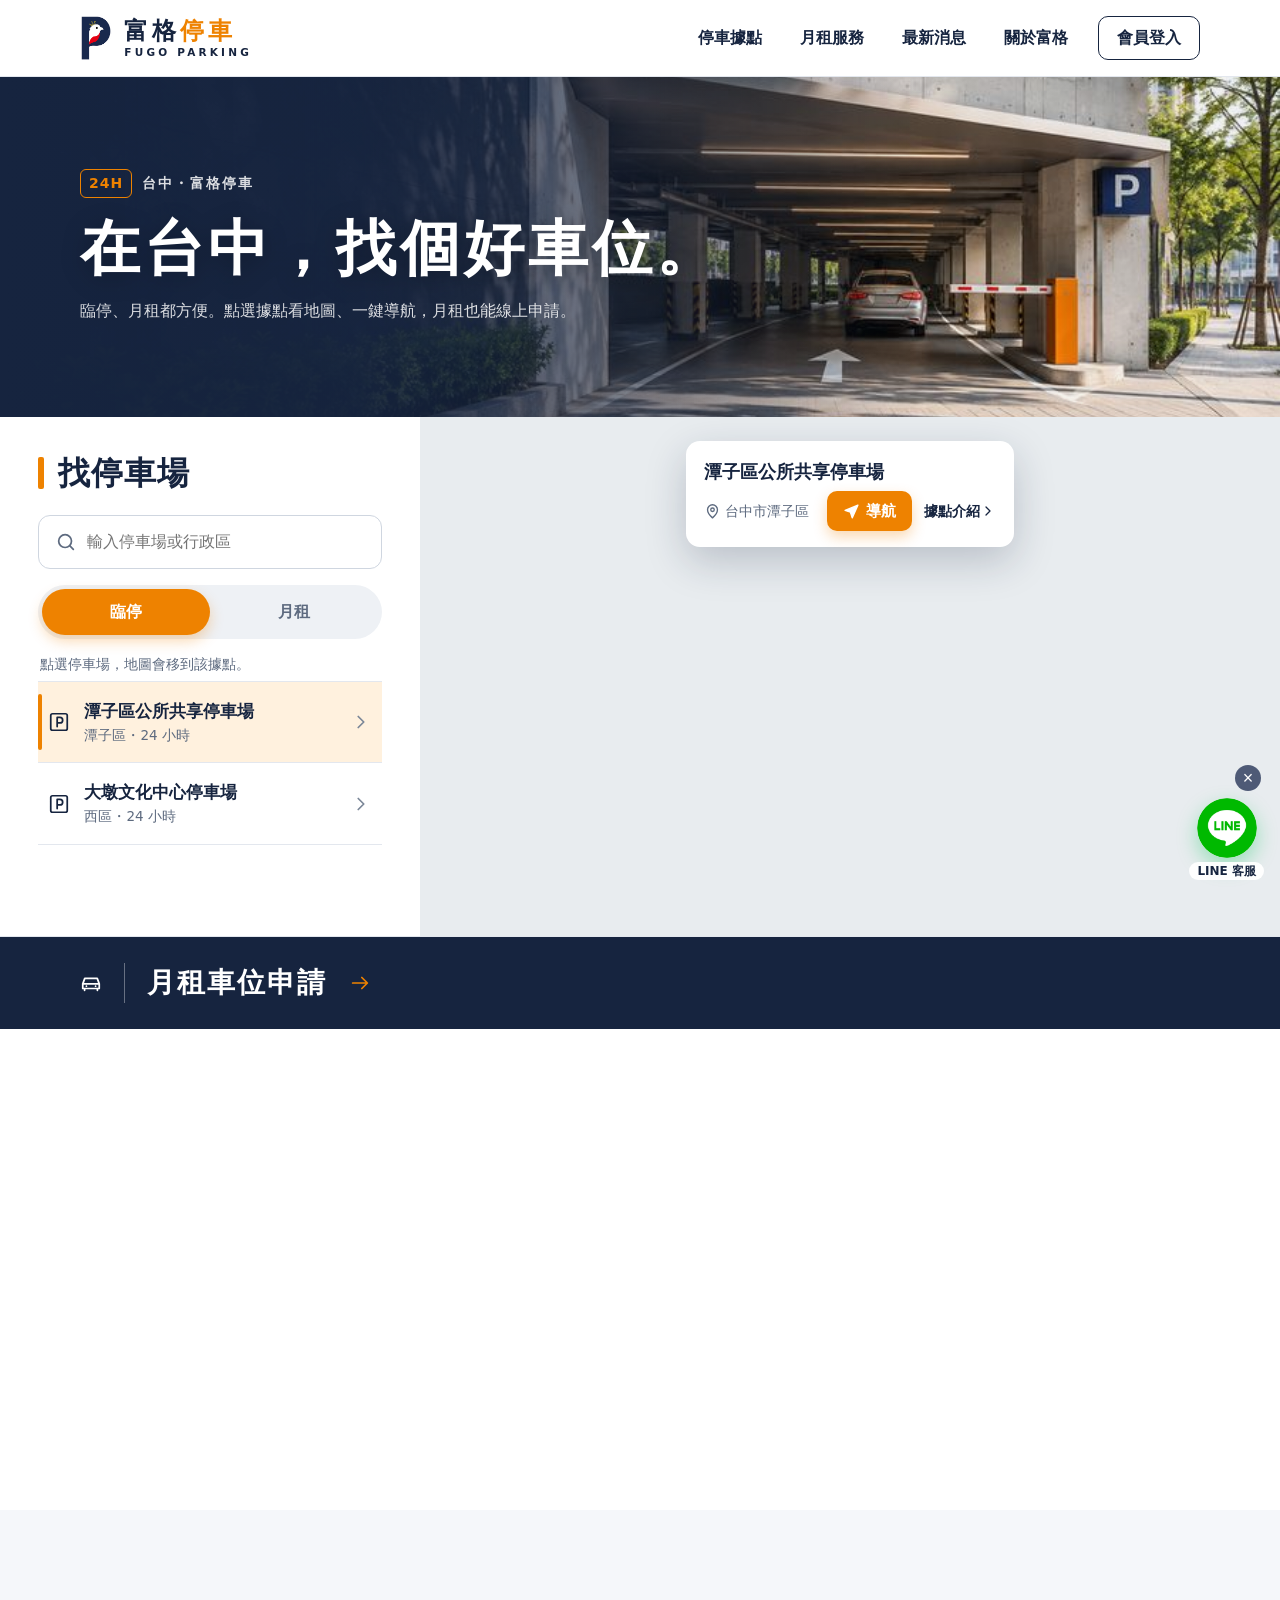
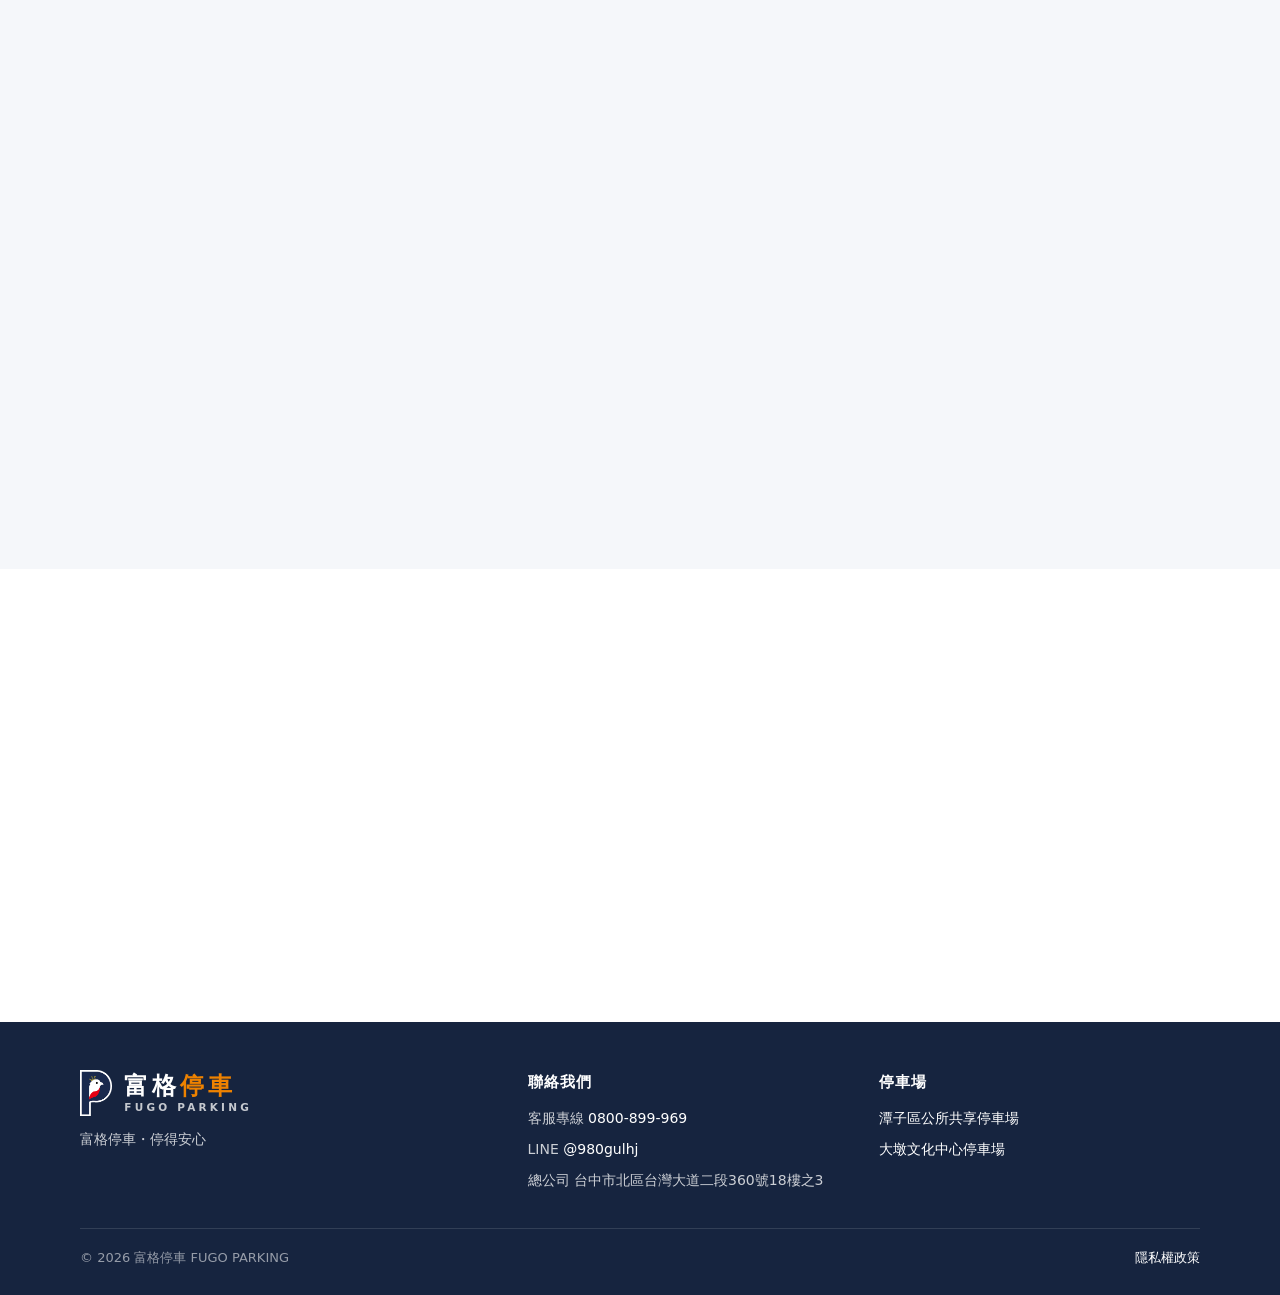
==== commit cba32f9f: "首頁主視覺換成停車場入口照片 Co-Authored-By: Claude Opus 5.5 <noreply@anthropic.com> Claude-Session: https://claud" ====
--- a/index.html
+++ b/index.html
@@ -43,45 +43,10 @@
   <!-- 主視覺 -->
   <section class="hero2" aria-labelledby="hero-title">
     <div class="hero2-art" aria-hidden="true">
-      <svg viewBox="0 0 720 360" preserveAspectRatio="xMidYMid slice">
-        <defs>
-          <linearGradient id="sky" x1="0" y1="0" x2="0" y2="1"><stop offset="0" stop-color="#8fb8de"/><stop offset="1" stop-color="#dbe8f3"/></linearGradient>
-          <linearGradient id="slab" x1="0" y1="0" x2="0" y2="1"><stop offset="0" stop-color="#d9dde3"/><stop offset="1" stop-color="#b9c0ca"/></linearGradient>
-          <linearGradient id="dark" x1="0" y1="0" x2="0" y2="1"><stop offset="0" stop-color="#2a3446"/><stop offset="1" stop-color="#3d4a5e"/></linearGradient>
-        </defs>
-        <rect width="720" height="360" fill="url(#sky)"/>
-        <g fill="#a9c3dc">
-          <rect x="250" y="70" width="46" height="230"/><rect x="300" y="110" width="34" height="190"/><rect x="338" y="40" width="40" height="260"/>
-          <rect x="382" y="95" width="30" height="205"/><rect x="640" y="60" width="50" height="240"/>
-        </g>
-        <g fill="#c3d6e8" opacity=".9"><rect x="344" y="52" width="6" height="230"/><rect x="356" y="52" width="6" height="230"/><rect x="368" y="52" width="4" height="230"/></g>
-        <g class="art-building">
-          <rect x="400" y="96" width="330" height="270" fill="#9aa3af"/>
-          <rect x="400" y="96" width="330" height="22" fill="url(#slab)"/>
-          <rect x="400" y="118" width="330" height="56" fill="url(#dark)"/>
-          <rect x="400" y="174" width="330" height="22" fill="url(#slab)"/>
-          <rect x="400" y="196" width="330" height="56" fill="url(#dark)"/>
-          <rect x="400" y="252" width="330" height="22" fill="url(#slab)"/>
-          <rect x="400" y="274" width="330" height="90" fill="url(#dark)"/>
-          <g fill="#c6ccd5"><rect x="470" y="118" width="16" height="246"/><rect x="580" y="118" width="16" height="246"/><rect x="690" y="118" width="16" height="246"/></g>
-          <g class="art-lights" fill="#fff6d6">
-            <rect x="420" y="124" width="34" height="4" rx="2"/><rect x="510" y="124" width="44" height="4" rx="2"/><rect x="616" y="124" width="44" height="4" rx="2"/>
-            <rect x="420" y="202" width="34" height="4" rx="2"/><rect x="510" y="202" width="44" height="4" rx="2"/><rect x="616" y="202" width="44" height="4" rx="2"/>
-            <rect x="420" y="280" width="34" height="4" rx="2"/><rect x="510" y="280" width="44" height="4" rx="2"/><rect x="616" y="280" width="44" height="4" rx="2"/>
-          </g>
-          <g fill="#7d8796"><rect x="400" y="160" width="330" height="3"/><rect x="400" y="238" width="330" height="3"/></g>
-          <path d="M400 360 L520 300 L730 300 L730 360Z" fill="#59626f"/>
-          <path d="M470 352 C520 330 560 318 640 312" stroke="#f0b400" stroke-width="4" fill="none" stroke-dasharray="0"/>
-          <g transform="translate(600 210)">
-            <rect width="56" height="80" rx="6" fill="#1b2a4e"/>
-            <text x="28" y="44" text-anchor="middle" font-family="Arial,Helvetica,sans-serif" font-size="40" font-weight="700" fill="#fff">P</text>
-            <path d="M14 62h26M32 55l8 7-8 7" stroke="#fff" stroke-width="3" fill="none" stroke-linecap="round" stroke-linejoin="round"/>
-          </g>
-          <g fill="#ef8a00"><rect x="560" y="300" width="6" height="36"/><rect x="560" y="308" width="6" height="6" fill="#1b2a4e"/><rect x="560" y="322" width="6" height="6" fill="#1b2a4e"/></g>
-        </g>
-        <g fill="#2f6b3a"><circle cx="300" cy="300" r="46"/><circle cx="350" cy="320" r="40"/><circle cx="250" cy="330" r="44"/></g>
-        <g fill="#3f8a4b"><circle cx="318" cy="284" r="28"/><circle cx="268" cy="310" r="26"/></g>
-      </svg>
+      <picture>
+        <source media="(max-width: 860px)" srcset="assets/hero-entrance-m.jpg">
+        <img src="assets/hero-entrance.jpg" alt="" width="1923" height="818" fetchpriority="high">
+      </picture>
     </div>
     <div class="wrap hero2-copy">
       <p class="hero2-kicker"><span>24H</span> 台中・富格停車</p>
--- a/css/site.css
+++ b/css/site.css
@@ -45,14 +45,12 @@
 .bar-title::before{content:"";position:absolute;left:0;top:.12em;bottom:.12em;width:6px;border-radius:2px;background:var(--o)}
 
 /* ── 主視覺 ── */
-.hero2{position:relative;overflow:hidden;background:var(--navy);color:#fff;min-height:300px;display:flex;align-items:center}
-.hero2-art{position:absolute;inset:0 0 0 30%}
-.hero2-art svg{width:100%;height:100%;display:block}
-.hero2-art::after{content:"";position:absolute;inset:0;background:linear-gradient(90deg,var(--navy) 0%,rgba(22,36,63,.85) 18%,rgba(22,36,63,.15) 55%,rgba(22,36,63,0) 75%)}
-.art-lights rect{animation:glow 4s ease-in-out infinite alternate}
-.art-lights rect:nth-child(3n+2){animation-delay:1.3s}
-.art-lights rect:nth-child(3n){animation-delay:2.4s}
-@keyframes glow{from{opacity:.55}to{opacity:1}}
+.hero2{position:relative;overflow:hidden;background:var(--navy);color:#fff;min-height:340px;display:flex;align-items:center}
+.hero2-art{position:absolute;inset:0}
+.hero2-art picture,.hero2-art img{width:100%;height:100%;display:block}
+.hero2-art img{object-fit:cover;object-position:100% 60%;animation:zoomout 14s ease-out both}
+@keyframes zoomout{from{transform:scale(1.08)}to{transform:none}}
+.hero2-art::after{content:"";position:absolute;inset:0;background:linear-gradient(90deg,var(--navy) 0%,rgba(22,36,63,.96) 28%,rgba(22,36,63,.55) 50%,rgba(22,36,63,.05) 72%)}
 .hero2-copy{position:relative;z-index:1;width:100%;padding-top:56px;padding-bottom:56px}
 .hero2-kicker{display:inline-flex;align-items:center;gap:10px;font-size:14px;font-weight:700;letter-spacing:2px;color:rgba(255,255,255,.85);margin-bottom:14px}
 .hero2-kicker span{border:1.5px solid var(--o);color:var(--o);border-radius:6px;padding:2px 8px;letter-spacing:1px}
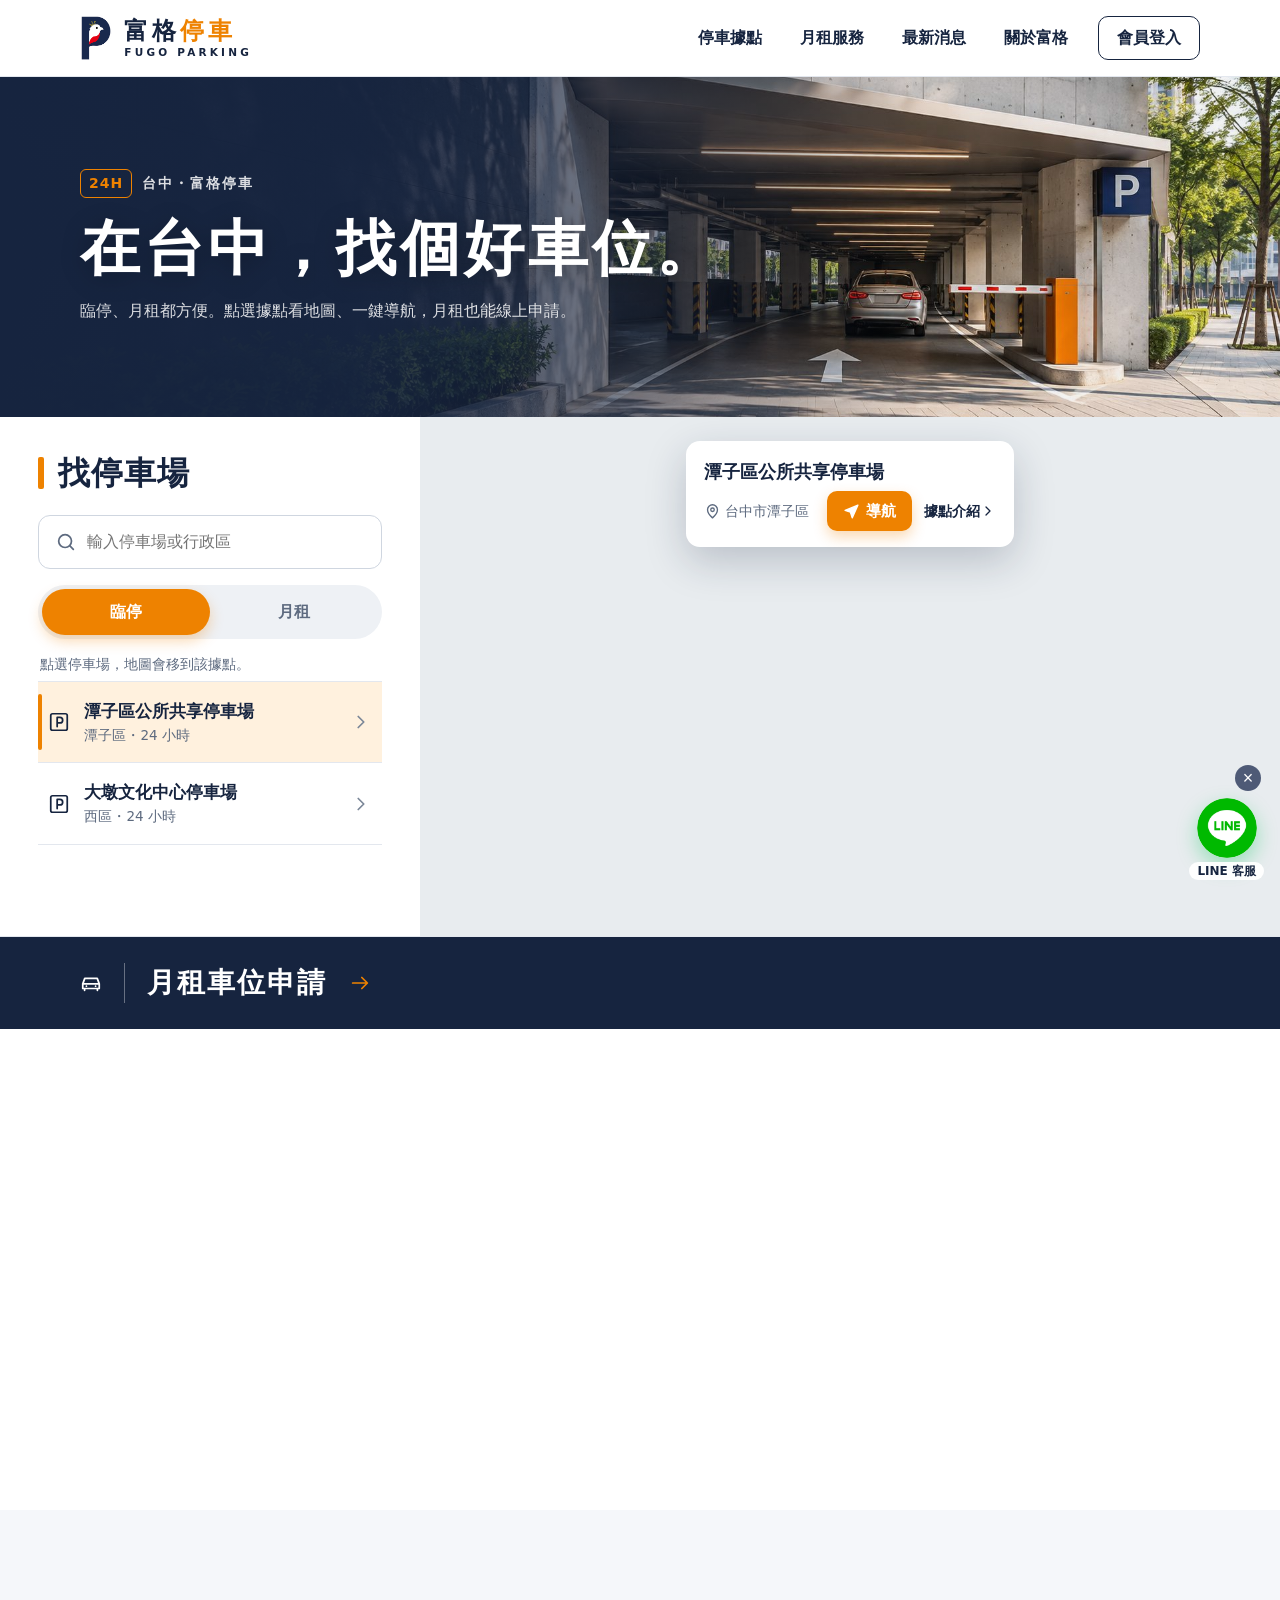
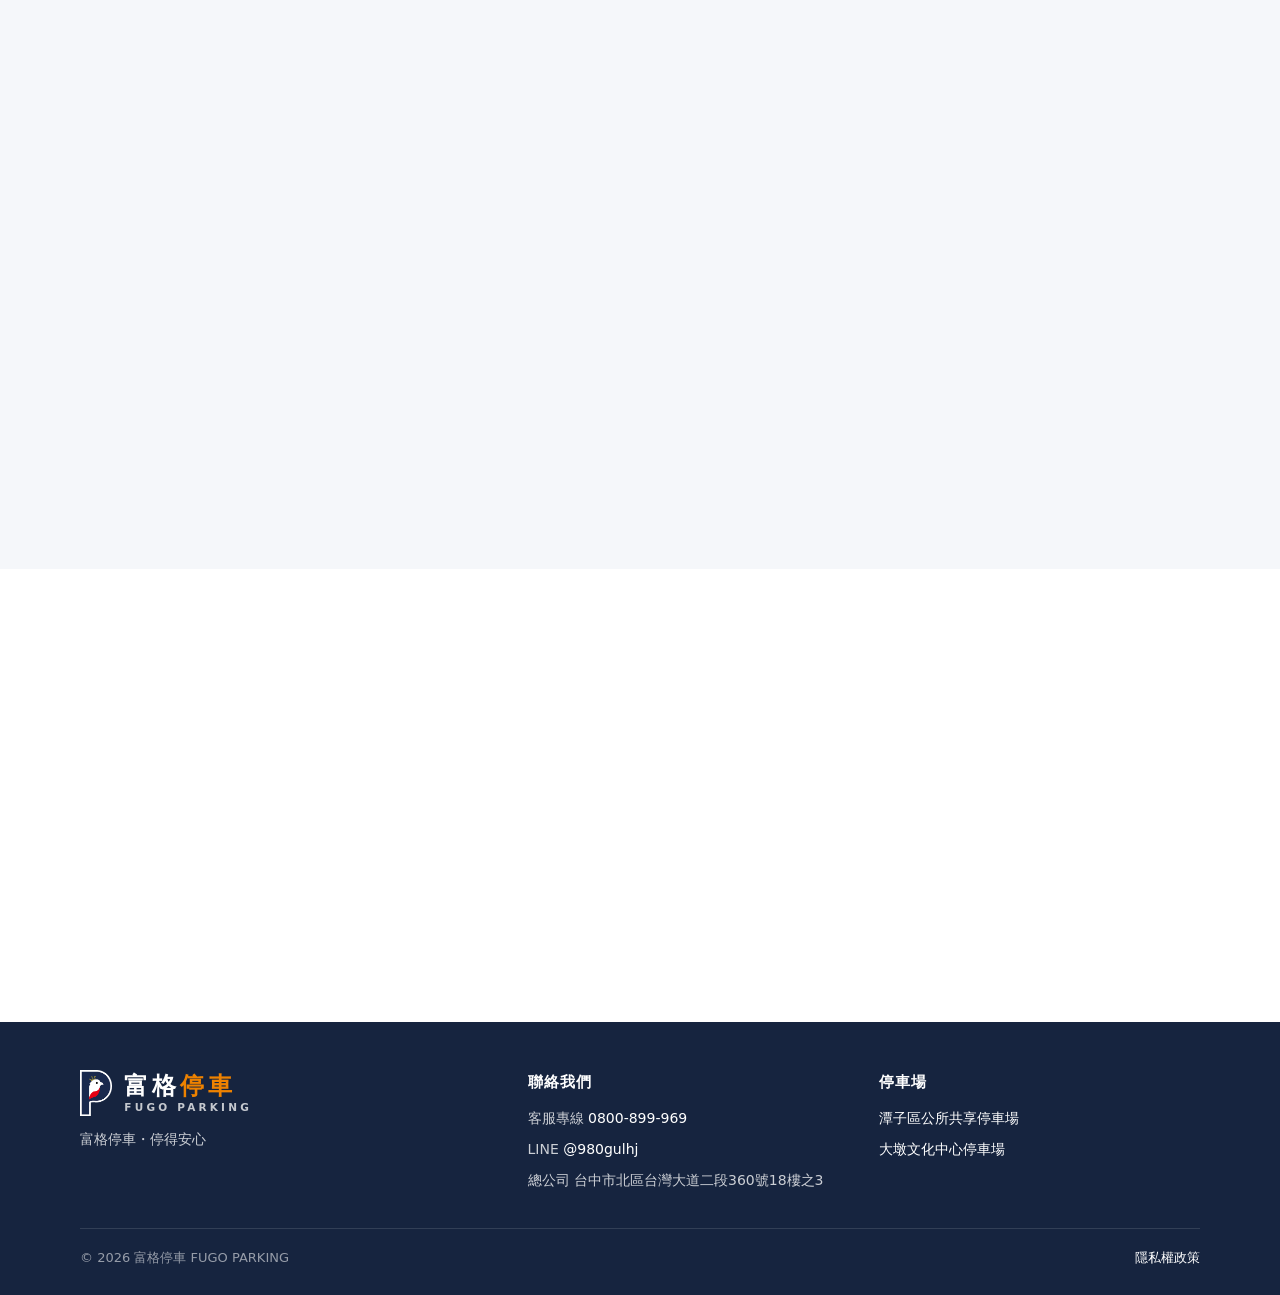
==== commit 528f84eb: "手機版文字縮小約 30%，主視覺照片改用背景圖避免跑位 Co-Authored-By: Claude Opus 5.5 <noreply@anthropic.com> Claude-Session: " ====
--- a/index.html
+++ b/index.html
@@ -43,10 +43,6 @@
   <!-- 主視覺 -->
   <section class="hero2" aria-labelledby="hero-title">
     <div class="hero2-art" aria-hidden="true">
-      <picture>
-        <source media="(max-width: 860px)" srcset="assets/hero-entrance-m.jpg">
-        <img src="assets/hero-entrance.jpg" alt="" width="1923" height="818" fetchpriority="high">
-      </picture>
     </div>
     <div class="wrap hero2-copy">
       <p class="hero2-kicker"><span>24H</span> 台中・富格停車</p>
--- a/css/site.css
+++ b/css/site.css
@@ -47,8 +47,7 @@
 /* ── 主視覺 ── */
 .hero2{position:relative;overflow:hidden;background:var(--navy);color:#fff;min-height:340px;display:flex;align-items:center}
 .hero2-art{position:absolute;inset:0}
-.hero2-art picture,.hero2-art img{width:100%;height:100%;display:block}
-.hero2-art img{object-fit:cover;object-position:100% 60%;animation:zoomout 14s ease-out both}
+.hero2-art{background:#2a3446 url("../assets/hero-entrance.jpg") 100% 60%/cover no-repeat;animation:zoomout 14s ease-out both}
 @keyframes zoomout{from{transform:scale(1.08)}to{transform:none}}
 .hero2-art::after{content:"";position:absolute;inset:0;background:linear-gradient(90deg,var(--navy) 0%,rgba(22,36,63,.96) 28%,rgba(22,36,63,.55) 50%,rgba(22,36,63,.05) 72%)}
 .hero2-copy{position:relative;z-index:1;width:100%;padding-top:56px;padding-bottom:56px}
@@ -275,7 +274,7 @@
   .ph-nav{display:none}
   .ph-menu{display:flex}
   .hero2{min-height:220px}
-  .hero2-art{inset:0}
+  .hero2-art{inset:0;background-image:url("../assets/hero-entrance-m.jpg");background-position:74% 60%}
   .hero2-art::after{background:linear-gradient(90deg,rgba(22,36,63,.92) 0%,rgba(22,36,63,.6) 55%,rgba(22,36,63,.25) 100%)}
   .hero2-copy{padding-top:38px;padding-bottom:38px}
   .hero2-sub{font-size:14.5px;max-width:300px}
@@ -322,3 +321,122 @@
   .pub *,.pub *::before,.pub *::after{animation:none!important;transition:none!important}
   .reveal{opacity:1;transform:none}
 }
+
+/* ── 手機版：文字與元件整體縮小約 30% ── */
+@media (max-width:860px){
+  .pub{font-size:13px}
+  .ph .wrap{height:56px}
+  .pub .brand{gap:8px}
+  .pub .brand img{height:32px}
+  .pub .brand-zh{font-size:16px;letter-spacing:2px}
+  .pub .brand-en{font-size:8px;letter-spacing:2.2px;margin-top:2px}
+  .ph-menu{width:40px;height:40px;gap:5px}
+  .ph-menu span{width:22px;height:2.5px}
+  .bar-title{font-size:20px;padding-left:14px}
+  .bar-title::before{width:4px}
+  .hero2{min-height:200px}
+  .hero2-copy{padding-top:28px;padding-bottom:28px}
+  .hero2-kicker{font-size:10.5px;gap:7px;margin-bottom:10px;letter-spacing:1.5px}
+  .hero2-kicker span{padding:1px 6px}
+  .hero2 h1{font-size:26px;letter-spacing:2px}
+  .hero2-sub{font-size:12px;max-width:250px;margin-top:10px}
+  .find-panel > .bar-title{margin-top:22px}
+  .search{height:44px;margin-top:14px;padding:0 12px;border-radius:10px}
+  .search .ico{width:18px;height:18px}
+  .seg{margin-top:12px}
+  .seg button{height:36px;font-size:13px}
+  .find-hint{font-size:11px;margin:10px 2px 4px}
+  .find-map{height:280px}
+  .map-card{padding:11px 13px;gap:3px 12px;border-radius:12px;top:10px}
+  .map-card strong{font-size:14px}
+  .mc-dist{font-size:11px}
+  .mc-dist .ico{width:14px;height:14px}
+  .mc-actions{gap:8px}
+  .mc-btn{font-size:12px;padding:6px 11px;border-radius:8px}
+  .mc-btn .ico{width:13px;height:13px}
+  .mc-more{font-size:11.5px}
+  .mc-more .ico{width:13px;height:13px}
+  .lot-row{padding:12px 6px;gap:10px}
+  .lot-p{width:22px;height:22px}
+  .lot-txt strong{font-size:13.5px}
+  .lot-txt small{font-size:11px;margin-top:1px}
+  .lot-chev{width:16px;height:16px}
+  .cta-band .wrap{height:58px;gap:12px}
+  .cta-car{width:26px;height:26px}
+  .cta-sep{height:28px}
+  .cta-text{font-size:16px;letter-spacing:1px}
+  .cta-arrow{width:22px;height:22px}
+  .pub .sec{padding:32px 0}
+  .sec-row{margin-bottom:14px}
+  .more-link{font-size:12px}
+  .more-link .ico{width:14px;height:14px}
+  .news-row{padding:13px 4px;gap:10px}
+  .news-date{width:52px;padding-right:10px;font-size:14px}
+  .news-main{gap:4px}
+  .news-main strong{font-size:13.5px}
+  .news-tag{font-size:10px;padding:1px 7px}
+  .news-chev{width:16px;height:16px}
+  .news-body{padding:4px 4px 16px 66px;font-size:12.5px}
+  .news-body time{font-size:11px}
+  .flow{gap:8px;margin-bottom:18px}
+  .flow li,.perk{padding:12px 11px;border-radius:12px}
+  .flow-no{font-size:19px}
+  .flow h3,.perk h3{font-size:13.5px;margin:3px 0 2px}
+  .flow p,.perk p{font-size:11.5px}
+  .perk .ico{width:24px;height:24px}
+  .faq{padding:2px 14px;margin-bottom:20px}
+  .faq summary{font-size:13px;padding:13px 0}
+  .faq summary .ico{width:16px;height:16px}
+  .faq details p{font-size:12.5px;padding-bottom:13px}
+  .about-lead{font-size:13px;margin:12px 0 18px}
+  .btn-lg{padding:11px 22px;font-size:13.5px;border-radius:10px}
+  .pub .btn .ico{width:16px;height:16px}
+  .pf{padding:32px 0 20px}
+  .pf h3{font-size:13px}
+  .pf li,.pf-slogan{font-size:12px}
+  .pf-bottom{font-size:11px}
+  .tab{height:54px;font-size:10.5px;gap:2px}
+  .tab .ico{width:21px;height:21px}
+  body.has-tabbar{padding-bottom:calc(54px + env(safe-area-inset-bottom))}
+  .lot-page{padding:14px 0 36px}
+  .back{font-size:13px;margin-bottom:10px}
+  .back .ico{width:16px;height:16px}
+  .lot-info h1{font-size:21px}
+  .lot-district{font-size:12.5px;margin:3px 0 12px}
+  .info-list dt,.info-list dd{padding:10px 0;font-size:13px}
+  .info-list dt .ico{width:17px;height:17px}
+  .chip{font-size:11px;padding:3px 9px}
+  .lot-tags{margin:12px 0 14px}
+  .lot-cta{bottom:calc(54px + env(safe-area-inset-bottom));padding-top:10px;padding-bottom:10px;gap:8px}
+  .lot-cta .btn-lg{padding:11px 8px}
+  .other-lots{margin-top:22px}
+  .other-lots h2{font-size:12.5px}
+  .news-page{padding:22px 0 40px}
+  .tabs3{margin:16px 0 12px;border-radius:10px}
+  .tabs3 button{height:38px;font-size:13px}
+  .dr-head{padding:10px 14px 10px 18px}
+  .dr-head .brand img{height:30px}
+  .dr-head .brand-zh{font-size:16px}
+  .dr-close{width:38px;height:38px}
+  .dr-close .ico{width:22px;height:22px}
+  .dr-body{padding:18px 18px 14px}
+  .dr-body .bar-title{font-size:21px;margin-bottom:12px}
+  .dr-row{font-size:14.5px;padding:13px 2px;gap:12px}
+  .dr-row > .ico:first-child{width:21px;height:21px}
+  .dr-chev{width:17px;height:17px}
+  .dr-sub{margin:0 -18px;padding:2px 18px 8px 44px}
+  .dr-sub li{padding-left:16px}
+  .dr-sub li::after{width:9px}
+  .dr-sub a{font-size:13px;padding:7px 0}
+  .dr-call{gap:14px;padding:14px 20px calc(14px + env(safe-area-inset-bottom))}
+  .dr-call .ico{width:28px;height:28px;padding-right:13px}
+  .dr-call small{font-size:12px}
+  .dr-call strong{font-size:19px}
+  .sheet{padding:10px 16px calc(16px + env(safe-area-inset-bottom))}
+  .sheet .bar-title{font-size:17px}
+  .help-row{padding:12px 2px;gap:11px}
+  .help-row > .ico:first-child,.help-line{width:22px;height:22px}
+  .help-row strong{font-size:13.5px}
+  .help-row small{font-size:11px}
+  .sheet-close{font-size:13px;padding:9px}
+}
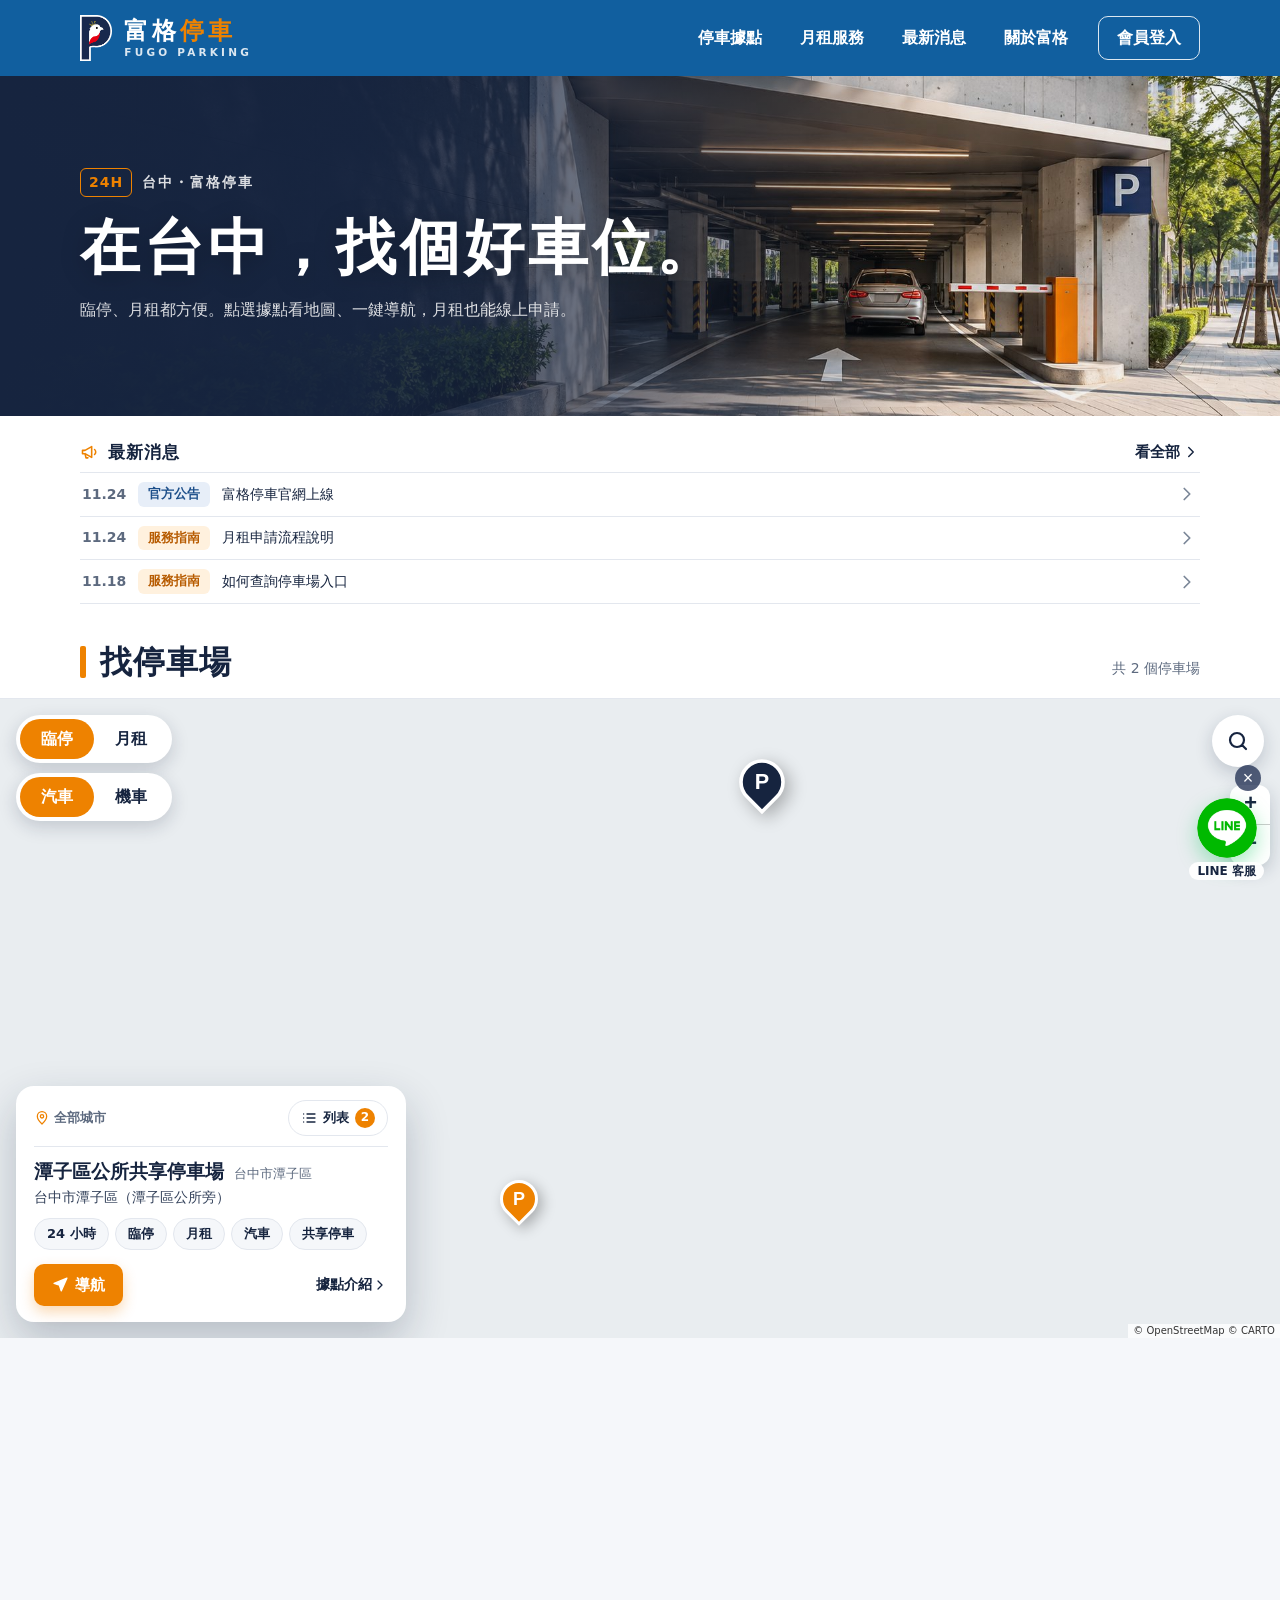
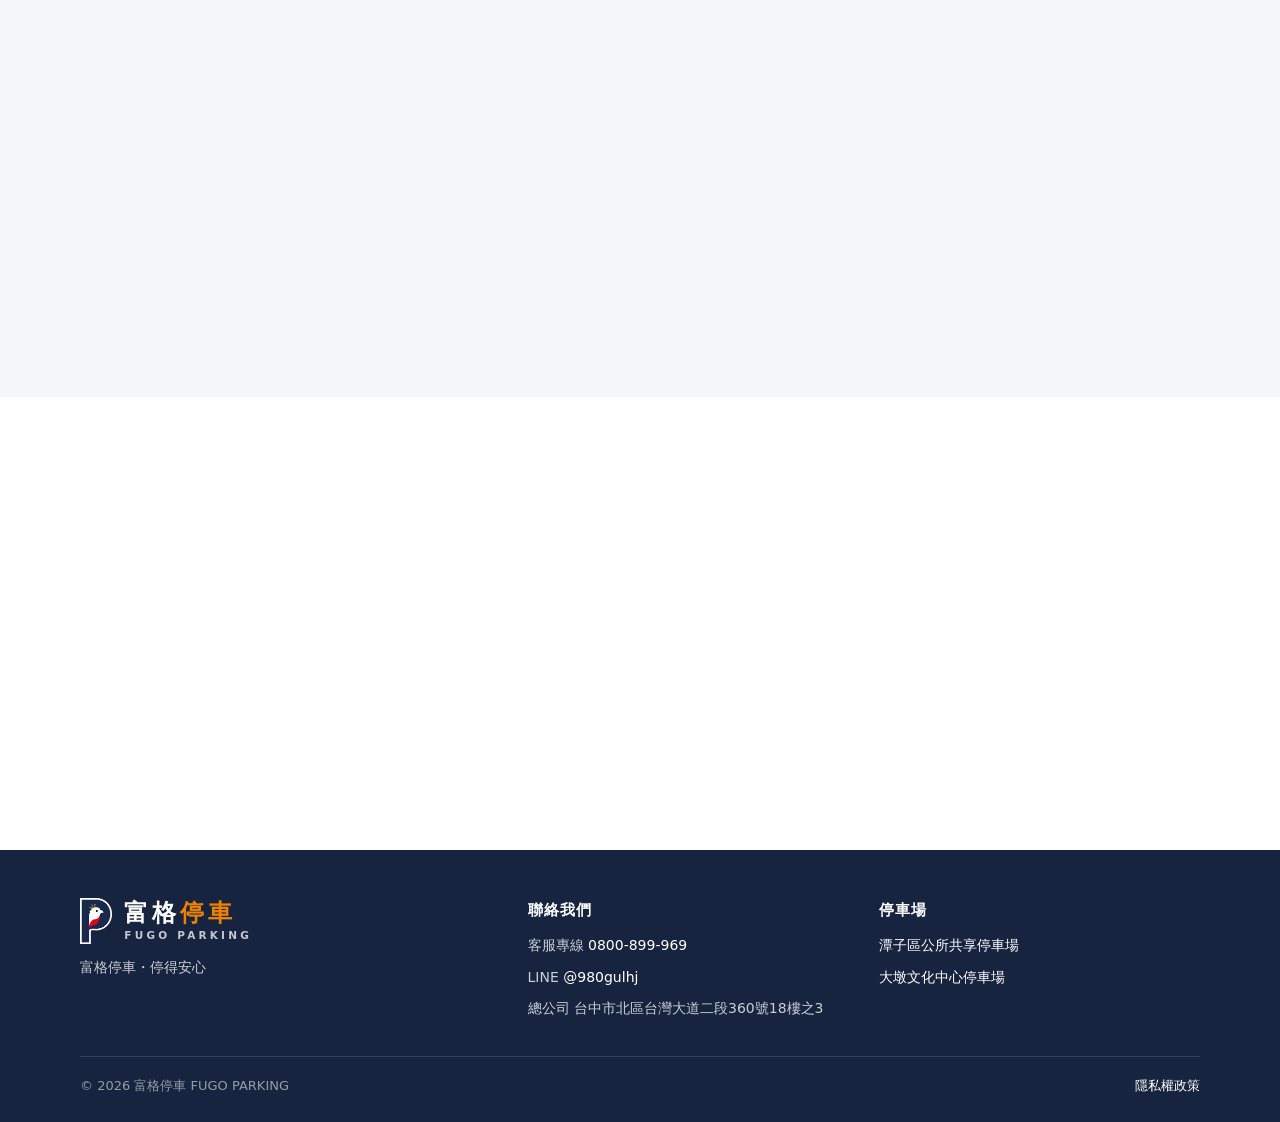
==== commit a4ecbe1a: "地圖改版：臨停／月租、汽車／機車浮在地圖上，放大鏡選地區，卡片內導航與列表；後台可新增停車場座標與服務；頂端列藍色、選單單色 Co-Authored-By: Claude Opus 5.5 <nore" ====
--- a/index.html
+++ b/index.html
@@ -3,19 +3,20 @@
 <head>
 <meta charset="UTF-8">
 <meta name="viewport" content="width=device-width, initial-scale=1.0, viewport-fit=cover">
-<meta http-equiv="Content-Security-Policy" content="default-src 'self'; script-src 'self'; style-src 'self' https://fonts.googleapis.com; font-src https://fonts.gstatic.com; img-src 'self' data:; frame-src https://maps.google.com https://www.google.com; connect-src 'self' https://*.supabase.co wss://*.supabase.co; object-src 'none'; base-uri 'self'; form-action 'self'">
+<meta http-equiv="Content-Security-Policy" content="default-src 'self'; script-src 'self'; style-src 'self' https://fonts.googleapis.com; font-src https://fonts.gstatic.com; img-src 'self' data: https://*.basemaps.cartocdn.com; connect-src 'self' https://*.supabase.co wss://*.supabase.co; object-src 'none'; base-uri 'self'; form-action 'self'">
 <meta name="referrer" content="strict-origin-when-cross-origin">
 <title>富格停車 FUGO PARKING｜台中 24 小時停車場・月租車位</title>
 <meta name="description" content="富格停車 FUGO PARKING，台中潭子區公所共享停車場、大墩文化中心停車場，24 小時營業，提供臨時停車與月租車位線上申請。客服 0800-899-969。">
 <meta property="og:title" content="富格停車 FUGO PARKING">
 <meta property="og:description" content="在台中，找個好車位。富格停車・停得安心">
 <meta property="og:image" content="assets/icon-192.png">
-<meta name="theme-color" content="#ffffff">
+<meta name="theme-color" content="#0a5a9c">
 <link rel="icon" type="image/png" href="assets/favicon.png">
 <link rel="apple-touch-icon" href="assets/icon-192.png">
 <link rel="preconnect" href="https://fonts.googleapis.com">
 <link rel="preconnect" href="https://fonts.gstatic.com" crossorigin>
 <link href="https://fonts.googleapis.com/css2?family=Noto+Sans+TC:wght@400;500;700;900&display=swap" rel="stylesheet">
+<link rel="stylesheet" href="css/leaflet-1.9.4.css">
 <link rel="stylesheet" href="css/style.css">
 <link rel="stylesheet" href="css/site.css">
 </head>
@@ -51,59 +52,60 @@
     </div>
   </section>
 
-  <!-- 找停車場 -->
-  <section class="find" id="find" aria-labelledby="find-title">
-    <div class="find-grid">
-      <div class="find-panel">
-        <h2 class="bar-title" id="find-title">找停車場</h2>
-        <label class="search">
-          <i data-icon="search"></i>
-          <span class="visually-hidden">搜尋停車場或行政區</span>
-          <input id="lot-search" type="search" placeholder="輸入停車場或行政區" autocomplete="off" maxlength="30">
-        </label>
-        <div class="seg" role="group" aria-label="停車方式">
-          <button type="button" class="on" data-mode="temp" aria-pressed="true">臨停</button>
-          <button type="button" data-mode="monthly" aria-pressed="false">月租</button>
-        </div>
-        <p class="find-hint" id="find-hint">點選停車場，地圖會移到該據點。</p>
-        <div class="sheet-list">
-          <span class="sheet-grip" aria-hidden="true"></span>
-          <ul class="lot-list" id="lot-list"></ul>
-          <p class="lot-empty hidden" id="lot-empty">找不到符合的停車場，換個關鍵字試試。</p>
-        </div>
+  <!-- 最新消息（精簡） -->
+  <section class="news-mini" id="news" aria-labelledby="news-title">
+    <div class="wrap">
+      <div class="nm-head">
+        <h2 id="news-title"><i data-icon="megaphone"></i>最新消息</h2>
+        <a class="more-link" href="news.html">看全部<i data-icon="chev-r"></i></a>
       </div>
-      <div class="find-map">
-        <iframe id="map-frame" title="停車場地圖" loading="lazy" referrerpolicy="no-referrer-when-downgrade"></iframe>
-        <div class="map-card" id="map-card" aria-live="polite">
-          <strong id="mc-name"></strong>
-          <span class="mc-dist"><i data-icon="pin"></i><span id="mc-district"></span></span>
-          <div class="mc-actions">
-            <a class="mc-btn" id="mc-go" target="_blank" rel="noopener noreferrer"><i data-icon="nav"></i><span id="mc-go-text">導航</span></a>
-            <a class="mc-more" id="mc-more">據點介紹<i data-icon="chev-r"></i></a>
-          </div>
-        </div>
-      </div>
+      <ul class="nm-list" id="news-preview"></ul>
     </div>
   </section>
 
-  <!-- 月租申請橫幅 -->
-  <a class="cta-band" href="login.html?next=apply">
-    <span class="wrap">
-      <i data-icon="car" class="cta-car"></i>
-      <span class="cta-sep" aria-hidden="true"></span>
-      <span class="cta-text">月租車位申請</span>
-      <i data-icon="arrow-r" class="cta-arrow"></i>
-    </span>
-  </a>
+  <!-- 找停車場：地圖 -->
+  <section class="find2" id="find" aria-labelledby="find-title">
+    <div class="wrap find-head">
+      <h2 class="bar-title" id="find-title">找停車場</h2>
+      <span class="find-count" id="find-count" role="status"></span>
+    </div>
+    <div class="mapbox">
+      <div class="map" id="map" aria-label="停車場地圖"></div>
 
-  <!-- 最新消息 -->
-  <section class="sec" id="news" aria-labelledby="news-title">
-    <div class="wrap">
-      <div class="sec-row reveal">
-        <h2 class="bar-title" id="news-title">最新消息</h2>
-        <a class="more-link" href="news.html">看全部<i data-icon="chev-r"></i></a>
+      <div class="map-tl">
+        <div class="pill" role="group" aria-label="停車方式">
+          <button type="button" data-f="use" data-v="temp" class="on" aria-pressed="true">臨停</button>
+          <button type="button" data-f="use" data-v="monthly" aria-pressed="false">月租</button>
+        </div>
+        <div class="pill" role="group" aria-label="車種">
+          <button type="button" data-f="veh" data-v="car" class="on" aria-pressed="true">汽車</button>
+          <button type="button" data-f="veh" data-v="moto" aria-pressed="false">機車</button>
+        </div>
       </div>
-      <ul class="news-list reveal" id="news-preview"></ul>
+
+      <div class="map-tr">
+        <button type="button" class="map-btn" id="area-open" aria-label="選擇地區" aria-expanded="false" aria-controls="area-pop"><i data-icon="search"></i></button>
+      </div>
+
+      <div class="area-pop" id="area-pop" role="dialog" aria-label="選擇地區" hidden>
+        <div class="area-head">
+          <strong>選擇地區</strong>
+          <button type="button" class="area-x" id="area-close" aria-label="關閉"><i data-icon="close"></i></button>
+        </div>
+        <p class="area-label">城市</p>
+        <div class="chips" id="city-chips"></div>
+        <p class="area-label">行政區</p>
+        <div class="chips" id="dist-chips"></div>
+      </div>
+
+      <div class="lot-card" id="lot-card">
+        <div class="lc-bar">
+          <span class="lc-area" id="lc-area"></span>
+          <button type="button" class="lc-list-btn" id="lc-list-btn" aria-expanded="false" aria-controls="lc-list"><i data-icon="list"></i>列表<b id="lc-n"></b></button>
+        </div>
+        <div class="lc-main" id="lc-main"></div>
+        <ul class="lc-list" id="lc-list" hidden></ul>
+      </div>
     </div>
   </section>
 
@@ -187,6 +189,7 @@
 <script src="js/vendor/supabase-2.49.10.js"></script>
 <script src="js/common.js"></script>
 <script src="js/data.js"></script>
+<script src="js/vendor/leaflet-1.9.4.js"></script>
 <script src="js/shell.js"></script>
 <script src="js/site.js"></script>
 </body>
--- a/css/leaflet-1.9.4.css
+++ b/css/leaflet-1.9.4.css
@@ -0,0 +1,661 @@
+/* required styles */
+
+.leaflet-pane,
+.leaflet-tile,
+.leaflet-marker-icon,
+.leaflet-marker-shadow,
+.leaflet-tile-container,
+.leaflet-pane > svg,
+.leaflet-pane > canvas,
+.leaflet-zoom-box,
+.leaflet-image-layer,
+.leaflet-layer {
+	position: absolute;
+	left: 0;
+	top: 0;
+	}
+.leaflet-container {
+	overflow: hidden;
+	}
+.leaflet-tile,
+.leaflet-marker-icon,
+.leaflet-marker-shadow {
+	-webkit-user-select: none;
+	   -moz-user-select: none;
+	        user-select: none;
+	  -webkit-user-drag: none;
+	}
+/* Prevents IE11 from highlighting tiles in blue */
+.leaflet-tile::selection {
+	background: transparent;
+}
+/* Safari renders non-retina tile on retina better with this, but Chrome is worse */
+.leaflet-safari .leaflet-tile {
+	image-rendering: -webkit-optimize-contrast;
+	}
+/* hack that prevents hw layers "stretching" when loading new tiles */
+.leaflet-safari .leaflet-tile-container {
+	width: 1600px;
+	height: 1600px;
+	-webkit-transform-origin: 0 0;
+	}
+.leaflet-marker-icon,
+.leaflet-marker-shadow {
+	display: block;
+	}
+/* .leaflet-container svg: reset svg max-width decleration shipped in Joomla! (joomla.org) 3.x */
+/* .leaflet-container img: map is broken in FF if you have max-width: 100% on tiles */
+.leaflet-container .leaflet-overlay-pane svg {
+	max-width: none !important;
+	max-height: none !important;
+	}
+.leaflet-container .leaflet-marker-pane img,
+.leaflet-container .leaflet-shadow-pane img,
+.leaflet-container .leaflet-tile-pane img,
+.leaflet-container img.leaflet-image-layer,
+.leaflet-container .leaflet-tile {
+	max-width: none !important;
+	max-height: none !important;
+	width: auto;
+	padding: 0;
+	}
+
+.leaflet-container img.leaflet-tile {
+	/* See: https://bugs.chromium.org/p/chromium/issues/detail?id=600120 */
+	mix-blend-mode: plus-lighter;
+}
+
+.leaflet-container.leaflet-touch-zoom {
+	-ms-touch-action: pan-x pan-y;
+	touch-action: pan-x pan-y;
+	}
+.leaflet-container.leaflet-touch-drag {
+	-ms-touch-action: pinch-zoom;
+	/* Fallback for FF which doesn't support pinch-zoom */
+	touch-action: none;
+	touch-action: pinch-zoom;
+}
+.leaflet-container.leaflet-touch-drag.leaflet-touch-zoom {
+	-ms-touch-action: none;
+	touch-action: none;
+}
+.leaflet-container {
+	-webkit-tap-highlight-color: transparent;
+}
+.leaflet-container a {
+	-webkit-tap-highlight-color: rgba(51, 181, 229, 0.4);
+}
+.leaflet-tile {
+	filter: inherit;
+	visibility: hidden;
+	}
+.leaflet-tile-loaded {
+	visibility: inherit;
+	}
+.leaflet-zoom-box {
+	width: 0;
+	height: 0;
+	-moz-box-sizing: border-box;
+	     box-sizing: border-box;
+	z-index: 800;
+	}
+/* workaround for https://bugzilla.mozilla.org/show_bug.cgi?id=888319 */
+.leaflet-overlay-pane svg {
+	-moz-user-select: none;
+	}
+
+.leaflet-pane         { z-index: 400; }
+
+.leaflet-tile-pane    { z-index: 200; }
+.leaflet-overlay-pane { z-index: 400; }
+.leaflet-shadow-pane  { z-index: 500; }
+.leaflet-marker-pane  { z-index: 600; }
+.leaflet-tooltip-pane   { z-index: 650; }
+.leaflet-popup-pane   { z-index: 700; }
+
+.leaflet-map-pane canvas { z-index: 100; }
+.leaflet-map-pane svg    { z-index: 200; }
+
+.leaflet-vml-shape {
+	width: 1px;
+	height: 1px;
+	}
+.lvml {
+	behavior: url(#default#VML);
+	display: inline-block;
+	position: absolute;
+	}
+
+
+/* control positioning */
+
+.leaflet-control {
+	position: relative;
+	z-index: 800;
+	pointer-events: visiblePainted; /* IE 9-10 doesn't have auto */
+	pointer-events: auto;
+	}
+.leaflet-top,
+.leaflet-bottom {
+	position: absolute;
+	z-index: 1000;
+	pointer-events: none;
+	}
+.leaflet-top {
+	top: 0;
+	}
+.leaflet-right {
+	right: 0;
+	}
+.leaflet-bottom {
+	bottom: 0;
+	}
+.leaflet-left {
+	left: 0;
+	}
+.leaflet-control {
+	float: left;
+	clear: both;
+	}
+.leaflet-right .leaflet-control {
+	float: right;
+	}
+.leaflet-top .leaflet-control {
+	margin-top: 10px;
+	}
+.leaflet-bottom .leaflet-control {
+	margin-bottom: 10px;
+	}
+.leaflet-left .leaflet-control {
+	margin-left: 10px;
+	}
+.leaflet-right .leaflet-control {
+	margin-right: 10px;
+	}
+
+
+/* zoom and fade animations */
+
+.leaflet-fade-anim .leaflet-popup {
+	opacity: 0;
+	-webkit-transition: opacity 0.2s linear;
+	   -moz-transition: opacity 0.2s linear;
+	        transition: opacity 0.2s linear;
+	}
+.leaflet-fade-anim .leaflet-map-pane .leaflet-popup {
+	opacity: 1;
+	}
+.leaflet-zoom-animated {
+	-webkit-transform-origin: 0 0;
+	    -ms-transform-origin: 0 0;
+	        transform-origin: 0 0;
+	}
+svg.leaflet-zoom-animated {
+	will-change: transform;
+}
+
+.leaflet-zoom-anim .leaflet-zoom-animated {
+	-webkit-transition: -webkit-transform 0.25s cubic-bezier(0,0,0.25,1);
+	   -moz-transition:    -moz-transform 0.25s cubic-bezier(0,0,0.25,1);
+	        transition:         transform 0.25s cubic-bezier(0,0,0.25,1);
+	}
+.leaflet-zoom-anim .leaflet-tile,
+.leaflet-pan-anim .leaflet-tile {
+	-webkit-transition: none;
+	   -moz-transition: none;
+	        transition: none;
+	}
+
+.leaflet-zoom-anim .leaflet-zoom-hide {
+	visibility: hidden;
+	}
+
+
+/* cursors */
+
+.leaflet-interactive {
+	cursor: pointer;
+	}
+.leaflet-grab {
+	cursor: -webkit-grab;
+	cursor:    -moz-grab;
+	cursor:         grab;
+	}
+.leaflet-crosshair,
+.leaflet-crosshair .leaflet-interactive {
+	cursor: crosshair;
+	}
+.leaflet-popup-pane,
+.leaflet-control {
+	cursor: auto;
+	}
+.leaflet-dragging .leaflet-grab,
+.leaflet-dragging .leaflet-grab .leaflet-interactive,
+.leaflet-dragging .leaflet-marker-draggable {
+	cursor: move;
+	cursor: -webkit-grabbing;
+	cursor:    -moz-grabbing;
+	cursor:         grabbing;
+	}
+
+/* marker & overlays interactivity */
+.leaflet-marker-icon,
+.leaflet-marker-shadow,
+.leaflet-image-layer,
+.leaflet-pane > svg path,
+.leaflet-tile-container {
+	pointer-events: none;
+	}
+
+.leaflet-marker-icon.leaflet-interactive,
+.leaflet-image-layer.leaflet-interactive,
+.leaflet-pane > svg path.leaflet-interactive,
+svg.leaflet-image-layer.leaflet-interactive path {
+	pointer-events: visiblePainted; /* IE 9-10 doesn't have auto */
+	pointer-events: auto;
+	}
+
+/* visual tweaks */
+
+.leaflet-container {
+	background: #ddd;
+	outline-offset: 1px;
+	}
+.leaflet-container a {
+	color: #0078A8;
+	}
+.leaflet-zoom-box {
+	border: 2px dotted #38f;
+	background: rgba(255,255,255,0.5);
+	}
+
+
+/* general typography */
+.leaflet-container {
+	font-family: "Helvetica Neue", Arial, Helvetica, sans-serif;
+	font-size: 12px;
+	font-size: 0.75rem;
+	line-height: 1.5;
+	}
+
+
+/* general toolbar styles */
+
+.leaflet-bar {
+	box-shadow: 0 1px 5px rgba(0,0,0,0.65);
+	border-radius: 4px;
+	}
+.leaflet-bar a {
+	background-color: #fff;
+	border-bottom: 1px solid #ccc;
+	width: 26px;
+	height: 26px;
+	line-height: 26px;
+	display: block;
+	text-align: center;
+	text-decoration: none;
+	color: black;
+	}
+.leaflet-bar a,
+.leaflet-control-layers-toggle {
+	background-position: 50% 50%;
+	background-repeat: no-repeat;
+	display: block;
+	}
+.leaflet-bar a:hover,
+.leaflet-bar a:focus {
+	background-color: #f4f4f4;
+	}
+.leaflet-bar a:first-child {
+	border-top-left-radius: 4px;
+	border-top-right-radius: 4px;
+	}
+.leaflet-bar a:last-child {
+	border-bottom-left-radius: 4px;
+	border-bottom-right-radius: 4px;
+	border-bottom: none;
+	}
+.leaflet-bar a.leaflet-disabled {
+	cursor: default;
+	background-color: #f4f4f4;
+	color: #bbb;
+	}
+
+.leaflet-touch .leaflet-bar a {
+	width: 30px;
+	height: 30px;
+	line-height: 30px;
+	}
+.leaflet-touch .leaflet-bar a:first-child {
+	border-top-left-radius: 2px;
+	border-top-right-radius: 2px;
+	}
+.leaflet-touch .leaflet-bar a:last-child {
+	border-bottom-left-radius: 2px;
+	border-bottom-right-radius: 2px;
+	}
+
+/* zoom control */
+
+.leaflet-control-zoom-in,
+.leaflet-control-zoom-out {
+	font: bold 18px 'Lucida Console', Monaco, monospace;
+	text-indent: 1px;
+	}
+
+.leaflet-touch .leaflet-control-zoom-in, .leaflet-touch .leaflet-control-zoom-out  {
+	font-size: 22px;
+	}
+
+
+/* layers control */
+
+.leaflet-control-layers {
+	box-shadow: 0 1px 5px rgba(0,0,0,0.4);
+	background: #fff;
+	border-radius: 5px;
+	}
+.leaflet-control-layers-toggle {
+	background-image: url(images/layers.png);
+	width: 36px;
+	height: 36px;
+	}
+.leaflet-retina .leaflet-control-layers-toggle {
+	background-image: url(images/layers-2x.png);
+	background-size: 26px 26px;
+	}
+.leaflet-touch .leaflet-control-layers-toggle {
+	width: 44px;
+	height: 44px;
+	}
+.leaflet-control-layers .leaflet-control-layers-list,
+.leaflet-control-layers-expanded .leaflet-control-layers-toggle {
+	display: none;
+	}
+.leaflet-control-layers-expanded .leaflet-control-layers-list {
+	display: block;
+	position: relative;
+	}
+.leaflet-control-layers-expanded {
+	padding: 6px 10px 6px 6px;
+	color: #333;
+	background: #fff;
+	}
+.leaflet-control-layers-scrollbar {
+	overflow-y: scroll;
+	overflow-x: hidden;
+	padding-right: 5px;
+	}
+.leaflet-control-layers-selector {
+	margin-top: 2px;
+	position: relative;
+	top: 1px;
+	}
+.leaflet-control-layers label {
+	display: block;
+	font-size: 13px;
+	font-size: 1.08333em;
+	}
+.leaflet-control-layers-separator {
+	height: 0;
+	border-top: 1px solid #ddd;
+	margin: 5px -10px 5px -6px;
+	}
+
+/* Default icon URLs */
+.leaflet-default-icon-path { /* used only in path-guessing heuristic, see L.Icon.Default */
+	background-image: url(images/marker-icon.png);
+	}
+
+
+/* attribution and scale controls */
+
+.leaflet-container .leaflet-control-attribution {
+	background: #fff;
+	background: rgba(255, 255, 255, 0.8);
+	margin: 0;
+	}
+.leaflet-control-attribution,
+.leaflet-control-scale-line {
+	padding: 0 5px;
+	color: #333;
+	line-height: 1.4;
+	}
+.leaflet-control-attribution a {
+	text-decoration: none;
+	}
+.leaflet-control-attribution a:hover,
+.leaflet-control-attribution a:focus {
+	text-decoration: underline;
+	}
+.leaflet-attribution-flag {
+	display: inline !important;
+	vertical-align: baseline !important;
+	width: 1em;
+	height: 0.6669em;
+	}
+.leaflet-left .leaflet-control-scale {
+	margin-left: 5px;
+	}
+.leaflet-bottom .leaflet-control-scale {
+	margin-bottom: 5px;
+	}
+.leaflet-control-scale-line {
+	border: 2px solid #777;
+	border-top: none;
+	line-height: 1.1;
+	padding: 2px 5px 1px;
+	white-space: nowrap;
+	-moz-box-sizing: border-box;
+	     box-sizing: border-box;
+	background: rgba(255, 255, 255, 0.8);
+	text-shadow: 1px 1px #fff;
+	}
+.leaflet-control-scale-line:not(:first-child) {
+	border-top: 2px solid #777;
+	border-bottom: none;
+	margin-top: -2px;
+	}
+.leaflet-control-scale-line:not(:first-child):not(:last-child) {
+	border-bottom: 2px solid #777;
+	}
+
+.leaflet-touch .leaflet-control-attribution,
+.leaflet-touch .leaflet-control-layers,
+.leaflet-touch .leaflet-bar {
+	box-shadow: none;
+	}
+.leaflet-touch .leaflet-control-layers,
+.leaflet-touch .leaflet-bar {
+	border: 2px solid rgba(0,0,0,0.2);
+	background-clip: padding-box;
+	}
+
+
+/* popup */
+
+.leaflet-popup {
+	position: absolute;
+	text-align: center;
+	margin-bottom: 20px;
+	}
+.leaflet-popup-content-wrapper {
+	padding: 1px;
+	text-align: left;
+	border-radius: 12px;
+	}
+.leaflet-popup-content {
+	margin: 13px 24px 13px 20px;
+	line-height: 1.3;
+	font-size: 13px;
+	font-size: 1.08333em;
+	min-height: 1px;
+	}
+.leaflet-popup-content p {
+	margin: 17px 0;
+	margin: 1.3em 0;
+	}
+.leaflet-popup-tip-container {
+	width: 40px;
+	height: 20px;
+	position: absolute;
+	left: 50%;
+	margin-top: -1px;
+	margin-left: -20px;
+	overflow: hidden;
+	pointer-events: none;
+	}
+.leaflet-popup-tip {
+	width: 17px;
+	height: 17px;
+	padding: 1px;
+
+	margin: -10px auto 0;
+	pointer-events: auto;
+
+	-webkit-transform: rotate(45deg);
+	   -moz-transform: rotate(45deg);
+	    -ms-transform: rotate(45deg);
+	        transform: rotate(45deg);
+	}
+.leaflet-popup-content-wrapper,
+.leaflet-popup-tip {
+	background: white;
+	color: #333;
+	box-shadow: 0 3px 14px rgba(0,0,0,0.4);
+	}
+.leaflet-container a.leaflet-popup-close-button {
+	position: absolute;
+	top: 0;
+	right: 0;
+	border: none;
+	text-align: center;
+	width: 24px;
+	height: 24px;
+	font: 16px/24px Tahoma, Verdana, sans-serif;
+	color: #757575;
+	text-decoration: none;
+	background: transparent;
+	}
+.leaflet-container a.leaflet-popup-close-button:hover,
+.leaflet-container a.leaflet-popup-close-button:focus {
+	color: #585858;
+	}
+.leaflet-popup-scrolled {
+	overflow: auto;
+	}
+
+.leaflet-oldie .leaflet-popup-content-wrapper {
+	-ms-zoom: 1;
+	}
+.leaflet-oldie .leaflet-popup-tip {
+	width: 24px;
+	margin: 0 auto;
+
+	-ms-filter: "progid:DXImageTransform.Microsoft.Matrix(M11=0.70710678, M12=0.70710678, M21=-0.70710678, M22=0.70710678)";
+	filter: progid:DXImageTransform.Microsoft.Matrix(M11=0.70710678, M12=0.70710678, M21=-0.70710678, M22=0.70710678);
+	}
+
+.leaflet-oldie .leaflet-control-zoom,
+.leaflet-oldie .leaflet-control-layers,
+.leaflet-oldie .leaflet-popup-content-wrapper,
+.leaflet-oldie .leaflet-popup-tip {
+	border: 1px solid #999;
+	}
+
+
+/* div icon */
+
+.leaflet-div-icon {
+	background: #fff;
+	border: 1px solid #666;
+	}
+
+
+/* Tooltip */
+/* Base styles for the element that has a tooltip */
+.leaflet-tooltip {
+	position: absolute;
+	padding: 6px;
+	background-color: #fff;
+	border: 1px solid #fff;
+	border-radius: 3px;
+	color: #222;
+	white-space: nowrap;
+	-webkit-user-select: none;
+	-moz-user-select: none;
+	-ms-user-select: none;
+	user-select: none;
+	pointer-events: none;
+	box-shadow: 0 1px 3px rgba(0,0,0,0.4);
+	}
+.leaflet-tooltip.leaflet-interactive {
+	cursor: pointer;
+	pointer-events: auto;
+	}
+.leaflet-tooltip-top:before,
+.leaflet-tooltip-bottom:before,
+.leaflet-tooltip-left:before,
+.leaflet-tooltip-right:before {
+	position: absolute;
+	pointer-events: none;
+	border: 6px solid transparent;
+	background: transparent;
+	content: "";
+	}
+
+/* Directions */
+
+.leaflet-tooltip-bottom {
+	margin-top: 6px;
+}
+.leaflet-tooltip-top {
+	margin-top: -6px;
+}
+.leaflet-tooltip-bottom:before,
+.leaflet-tooltip-top:before {
+	left: 50%;
+	margin-left: -6px;
+	}
+.leaflet-tooltip-top:before {
+	bottom: 0;
+	margin-bottom: -12px;
+	border-top-color: #fff;
+	}
+.leaflet-tooltip-bottom:before {
+	top: 0;
+	margin-top: -12px;
+	margin-left: -6px;
+	border-bottom-color: #fff;
+	}
+.leaflet-tooltip-left {
+	margin-left: -6px;
+}
+.leaflet-tooltip-right {
+	margin-left: 6px;
+}
+.leaflet-tooltip-left:before,
+.leaflet-tooltip-right:before {
+	top: 50%;
+	margin-top: -6px;
+	}
+.leaflet-tooltip-left:before {
+	right: 0;
+	margin-right: -12px;
+	border-left-color: #fff;
+	}
+.leaflet-tooltip-right:before {
+	left: 0;
+	margin-left: -12px;
+	border-right-color: #fff;
+	}
+
+/* Printing */
+
+@media print {
+	/* Prevent printers from removing background-images of controls. */
+	.leaflet-control {
+		-webkit-print-color-adjust: exact;
+		print-color-adjust: exact;
+		}
+	}
--- a/css/style.css
+++ b/css/style.css
@@ -148,6 +148,9 @@
 .field textarea{min-height:80px;resize:vertical}
 .field input:focus,.field select:focus,.field textarea:focus{outline:none;border-color:var(--blue-2);box-shadow:0 0 0 3px rgba(10,130,200,.15)}
 .field .hint{font-size:12.5px;color:var(--muted);margin-top:4px}
+.checks{display:flex;flex-wrap:wrap;gap:8px 18px;padding:4px 0}
+.checks label{display:inline-flex!important;align-items:center;gap:6px;font-weight:500!important;font-size:15px!important;margin:0!important;cursor:pointer}
+.checks input{width:18px!important;height:18px;padding:0!important;accent-color:var(--orange)}
 .grid2{display:grid;grid-template-columns:1fr 1fr;gap:0 14px}
 .full{width:100%}
 .btn-google{width:100%;background:#fff;color:#3c4043;border:1.5px solid #dadce0}
--- a/css/site.css
+++ b/css/site.css
@@ -22,7 +22,9 @@
 body.lock{overflow:hidden}
 
 /* ── 頂端列 ── */
-.ph{position:sticky;top:0;z-index:60;background:rgba(255,255,255,.97);backdrop-filter:blur(10px);border-bottom:1px solid var(--line);transition:box-shadow .2s}
+.ph{position:sticky;top:0;z-index:60;background:rgba(10,90,156,.97);backdrop-filter:blur(10px);transition:box-shadow .2s}
+.pub .ph .brand,.pub .ph .brand-zh{color:#fff}
+.pub .ph .brand-en{color:rgba(255,255,255,.85)}
 .ph.scrolled{box-shadow:0 6px 24px rgba(22,36,63,.08)}
 .ph .wrap{display:flex;align-items:center;justify-content:space-between;height:76px;gap:16px}
 .pub .brand{color:var(--navy);gap:12px}
@@ -31,14 +33,14 @@
 .pub .brand-zh em{color:var(--o)}
 .pub .brand-en{font-size:10.5px;letter-spacing:3.2px;color:var(--navy);margin-top:3px}
 .ph-nav{display:flex;align-items:center;gap:6px}
-.ph-nav a{position:relative;padding:10px 16px;font-weight:700;font-size:16px;color:var(--navy);text-decoration:none;border-radius:10px}
+.ph-nav a{position:relative;padding:10px 16px;font-weight:700;font-size:16px;color:#fff;text-decoration:none;border-radius:10px}
 .ph-nav a::after{content:"";position:absolute;left:16px;right:16px;bottom:4px;height:3px;border-radius:2px;background:var(--o);transform:scaleX(0);transition:transform .2s}
 .ph-nav a:hover::after,.ph-nav a[aria-current="page"]::after{transform:scaleX(1)}
-.ph-nav .ph-login{margin-left:8px;border:1.5px solid var(--navy);padding:8px 18px}
+.ph-nav .ph-login{margin-left:8px;border:1.5px solid rgba(255,255,255,.85);padding:8px 18px}
 .ph-nav .ph-login::after{display:none}
-.ph-nav .ph-login:hover{background:var(--navy);color:#fff}
+.ph-nav .ph-login:hover{background:#fff;color:#0a5a9c}
 .ph-menu{display:none;width:48px;height:48px;border:none;background:none;cursor:pointer;flex-direction:column;justify-content:center;align-items:center;gap:6px;border-radius:10px}
-.ph-menu span{display:block;width:28px;height:3px;border-radius:2px;background:var(--navy)}
+.ph-menu span{display:block;width:28px;height:3px;border-radius:2px;background:#fff}
 
 /* ── 共用標題（左側橘色直條） ── */
 .bar-title{position:relative;padding-left:20px;font-size:clamp(24px,3vw,32px);font-weight:900;color:var(--navy);letter-spacing:1px;line-height:1.25}
@@ -232,11 +234,7 @@
 .dr-row span{flex:1}
 .dr-chev{width:22px;height:22px;color:var(--navy);transition:transform .25s}
 .dr-group .dr-row[aria-expanded="true"] .dr-chev{transform:rotate(180deg)}
-.dr-sub{list-style:none;margin:0 -22px;padding:4px 22px 12px 58px;background:var(--o-soft)}
-.dr-sub li{position:relative;padding-left:22px}
-.dr-sub li::before{content:"";position:absolute;left:0;top:0;bottom:0;border-left:1.5px solid #9aa4b3}
-.dr-sub li:last-child::before{bottom:50%}
-.dr-sub li::after{content:"";position:absolute;left:0;top:50%;width:12px;border-top:1.5px solid #9aa4b3}
+.dr-sub{list-style:none;padding:0 0 10px 48px}
 .dr-sub a{display:block;padding:9px 0;font-size:17px;font-weight:500;color:var(--navy);text-decoration:none}
 .dr-sub a:hover{color:var(--o-d)}
 .dr-call{display:flex;align-items:center;gap:20px;padding:20px 26px calc(20px + env(safe-area-inset-bottom));background:var(--navy);color:#fff;text-decoration:none}
@@ -424,9 +422,7 @@
   .dr-row{font-size:14.5px;padding:13px 2px;gap:12px}
   .dr-row > .ico:first-child{width:21px;height:21px}
   .dr-chev{width:17px;height:17px}
-  .dr-sub{margin:0 -18px;padding:2px 18px 8px 44px}
-  .dr-sub li{padding-left:16px}
-  .dr-sub li::after{width:9px}
+  .dr-sub{padding:0 0 8px 35px}
   .dr-sub a{font-size:13px;padding:7px 0}
   .dr-call{gap:14px;padding:14px 20px calc(14px + env(safe-area-inset-bottom))}
   .dr-call .ico{width:28px;height:28px;padding-right:13px}
@@ -440,3 +436,123 @@
   .help-row small{font-size:11px}
   .sheet-close{font-size:13px;padding:9px}
 }
+
+/* ── 首頁：精簡最新消息 ── */
+.pub .news-mini{padding:22px 0 8px}
+.nm-head{display:flex;align-items:center;justify-content:space-between;margin-bottom:6px}
+.nm-head h2{display:flex;align-items:center;gap:8px;font-size:17px;font-weight:900;color:var(--navy);letter-spacing:1px}
+.nm-head h2 .ico{width:20px;height:20px;color:var(--o)}
+.nm-list{list-style:none;border-top:1px solid var(--line)}
+.nm-list a{display:flex;align-items:center;gap:12px;padding:9px 2px;border-bottom:1px solid var(--line);color:var(--navy);text-decoration:none;font-size:14px;transition:background .2s}
+.nm-list a:hover{background:var(--soft)}
+.nm-date{flex:none;width:44px;font-weight:700;color:var(--muted)}
+.nm-title{flex:1;min-width:0;white-space:nowrap;overflow:hidden;text-overflow:ellipsis;font-weight:500}
+.nm-list .news-tag{flex:none}
+.nm-chev{width:16px;height:16px;color:#7b8798}
+
+/* ── 首頁：找停車場地圖 ── */
+.pub .find2{padding:30px 0 0}
+.find-head{display:flex;align-items:baseline;justify-content:space-between;gap:12px;margin-bottom:16px}
+.find-count{font-size:14px;color:var(--muted);font-weight:500}
+.mapbox{position:relative;z-index:1;height:640px;overflow:hidden;border-top:1px solid var(--line)}
+.map{position:absolute;inset:0;z-index:0;background:#e9edf0;font:inherit}
+.map-tl{position:absolute;top:16px;left:16px;z-index:500;display:flex;flex-direction:column;align-items:flex-start;gap:10px}
+.pill{display:inline-grid;grid-template-columns:1fr 1fr;padding:4px;background:#fff;border-radius:999px;box-shadow:0 6px 18px rgba(22,36,63,.18)}
+.pill button{min-width:74px;height:40px;padding:0 14px;border:none;border-radius:999px;background:none;font-weight:700;font-size:16px;color:var(--navy);cursor:pointer;transition:background .2s,color .2s}
+.pill button.on{background:var(--o);color:#fff}
+.map-tr{position:absolute;top:16px;right:16px;z-index:500}
+.map-btn{display:flex;align-items:center;justify-content:center;width:52px;height:52px;border:none;border-radius:50%;background:#fff;color:var(--navy);box-shadow:0 6px 18px rgba(22,36,63,.2);cursor:pointer;transition:transform .15s}
+.map-btn:hover{transform:scale(1.05)}
+.map-btn .ico{width:24px;height:24px;stroke-width:2.2}
+.map-btn[aria-expanded="true"]{background:var(--navy);color:#fff}
+.mapbox .leaflet-top.leaflet-right{top:76px}
+.mapbox .leaflet-control-zoom{border:none;box-shadow:0 6px 18px rgba(22,36,63,.2);border-radius:12px;overflow:hidden}
+.mapbox .leaflet-control-zoom a{width:40px;height:40px;line-height:40px;color:var(--navy)}
+.mapbox .leaflet-control-attribution{font-size:10px}
+.area-pop{position:absolute;top:80px;right:16px;z-index:1100;width:min(340px,calc(100% - 32px));padding:16px 18px 18px;background:#fff;border-radius:16px;box-shadow:0 20px 50px rgba(15,24,42,.28);opacity:0;transform:translateY(-6px) scale(.97);transform-origin:top right;transition:opacity .18s,transform .18s}
+.area-pop.open{opacity:1;transform:none}
+.area-head{display:flex;align-items:center;justify-content:space-between}
+.area-head strong{font-size:17px;color:var(--navy)}
+.area-x{display:flex;width:34px;height:34px;align-items:center;justify-content:center;border:none;background:none;color:var(--navy);cursor:pointer;border-radius:8px}
+.area-label{margin:12px 0 8px;font-size:13px;font-weight:700;color:var(--muted)}
+.chips{display:flex;flex-wrap:wrap;gap:8px}
+.achip{padding:7px 14px;border:1.5px solid var(--line);border-radius:999px;background:#fff;font-size:14px;font-weight:700;color:var(--navy);cursor:pointer;transition:background .15s,color .15s,border-color .15s}
+.achip:hover{border-color:var(--navy)}
+.achip.on{background:var(--navy);border-color:var(--navy);color:#fff}
+
+.lot-card{position:absolute;left:16px;bottom:16px;z-index:900;display:flex;flex-direction:column;width:390px;max-width:calc(100% - 32px);max-height:calc(100% - 32px);padding:14px 18px 16px;background:#fff;border-radius:18px;box-shadow:0 18px 44px rgba(22,36,63,.24)}
+.lc-bar{display:flex;align-items:center;justify-content:space-between;gap:10px;padding-bottom:10px;margin-bottom:12px;border-bottom:1px solid var(--line)}
+.lc-area{display:flex;align-items:center;gap:4px;min-width:0;font-size:13px;font-weight:700;color:var(--muted)}
+.lc-area .ico{width:16px;height:16px;color:var(--o)}
+.lc-list-btn{display:inline-flex;align-items:center;gap:6px;padding:6px 12px;border:1.5px solid var(--line);border-radius:999px;background:#fff;font-size:13px;font-weight:700;color:var(--navy);cursor:pointer;white-space:nowrap}
+.lc-list-btn .ico{width:16px;height:16px}
+.lc-list-btn b{min-width:20px;padding:0 6px;border-radius:999px;background:var(--o);color:#fff;font-size:12px;text-align:center}
+.lc-list-btn[aria-expanded="true"]{background:var(--navy);border-color:var(--navy);color:#fff}
+.lc-title{display:flex;align-items:baseline;flex-wrap:wrap;gap:2px 10px}
+.lc-title h3{font-size:19px;font-weight:900;color:var(--navy);line-height:1.3}
+.lc-title span{font-size:13px;color:var(--muted)}
+.lc-addr{margin-top:2px;font-size:13.5px;color:#33415a}
+.lc-tags{display:flex;flex-wrap:wrap;gap:6px;margin:10px 0 14px}
+.lc-actions{display:flex;align-items:center;gap:8px}
+.lc-go,.lc-apply{display:inline-flex;align-items:center;gap:6px;height:42px;padding:0 18px;border-radius:10px;font-size:15px;font-weight:700;text-decoration:none;white-space:nowrap}
+.lc-go{background:var(--o);color:#fff;box-shadow:0 6px 14px rgba(238,130,0,.3)}
+.lc-go:hover{background:var(--o-d)}
+.lc-go .ico{width:17px;height:17px;fill:#fff;stroke:#fff}
+.lc-apply{border:2px solid var(--o);background:#fff;color:var(--o-d)}
+.lc-apply .ico{width:17px;height:17px}
+.lc-more{display:inline-flex;align-items:center;margin-left:auto;font-size:14px;font-weight:700;color:var(--navy);text-decoration:none;white-space:nowrap}
+.lc-more .ico{width:16px;height:16px}
+.lc-empty{font-size:14px;color:var(--muted)}
+.lc-list{list-style:none;max-height:300px;overflow-y:auto;overscroll-behavior:contain}
+.lot-card.listing .lc-main{display:none}
+
+.pin-wrap{background:none;border:none}
+.pin{position:relative;display:flex;align-items:center;justify-content:center;width:38px;height:38px;margin:3px;border:3px solid #fff;border-radius:50% 50% 50% 0;background:var(--o);box-shadow:0 6px 14px rgba(0,0,0,.28);transform:rotate(-45deg);transition:transform .2s,background .2s;cursor:pointer}
+.pin-p{transform:rotate(45deg);font:900 18px/1 Arial,Helvetica,sans-serif;color:#fff}
+.pin-sub{position:absolute;top:-9px;right:-11px;padding:1px 4px;border-radius:6px;background:var(--navy);color:#fff;font-size:10px;font-weight:700;transform:rotate(45deg)}
+.pin.on{background:var(--navy);transform:rotate(-45deg) scale(1.2)}
+.pin.on .pin-sub{background:var(--o)}
+
+@media (max-width:860px){
+  .pub .news-mini{padding:14px 0 4px}
+  .nm-head h2{font-size:14px;gap:6px}
+  .nm-head h2 .ico{width:16px;height:16px}
+  .nm-list a{gap:8px;padding:7px 0;font-size:12px}
+  .nm-date{width:34px}
+  .nm-chev{width:14px;height:14px}
+  .pub .find2{padding-top:18px}
+  .find-head{margin-bottom:10px}
+  .find-count{font-size:11.5px}
+  .mapbox{height:calc(100svh - 56px - 54px - 64px);min-height:430px;max-height:720px}
+  .find2{scroll-margin-top:40px}
+  .map-tl{top:10px;left:10px;gap:7px}
+  .pill{padding:3px}
+  .pill button{min-width:54px;height:32px;padding:0 10px;font-size:13px}
+  .map-tr{top:10px;right:10px}
+  .map-btn{width:42px;height:42px}
+  .map-btn .ico{width:20px;height:20px}
+  .mapbox .leaflet-control-zoom{display:none}
+  .area-pop{top:60px;right:10px;width:calc(100% - 20px);padding:12px 14px 14px}
+  .area-head strong{font-size:14px}
+  .area-label{font-size:11px;margin:10px 0 6px}
+  .achip{padding:5px 11px;font-size:12px}
+  .lot-card{left:8px;right:8px;bottom:8px;width:auto;max-width:none;max-height:62%;padding:10px 13px 12px;border-radius:14px}
+  .lc-bar{padding-bottom:8px;margin-bottom:8px}
+  .lc-area{font-size:11px}
+  .lc-area .ico{width:13px;height:13px}
+  .lc-list-btn{padding:4px 10px;font-size:11.5px}
+  .lc-list-btn .ico{width:13px;height:13px}
+  .lc-list-btn b{font-size:10.5px}
+  .lc-title h3{font-size:15px}
+  .lc-title span{font-size:11px}
+  .lc-addr{font-size:11.5px}
+  .lc-tags{margin:8px 0 10px;gap:5px}
+  .lc-go,.lc-apply{height:34px;padding:0 13px;font-size:12.5px;border-radius:8px}
+  .lc-go .ico,.lc-apply .ico{width:14px;height:14px}
+  .lc-more{font-size:12px}
+  .lc-more .ico{width:13px;height:13px}
+  .lc-empty{font-size:12px}
+  .lc-list{max-height:none}
+  .pin{width:32px;height:32px;border-width:2.5px}
+  .pin-p{font-size:15px}
+}
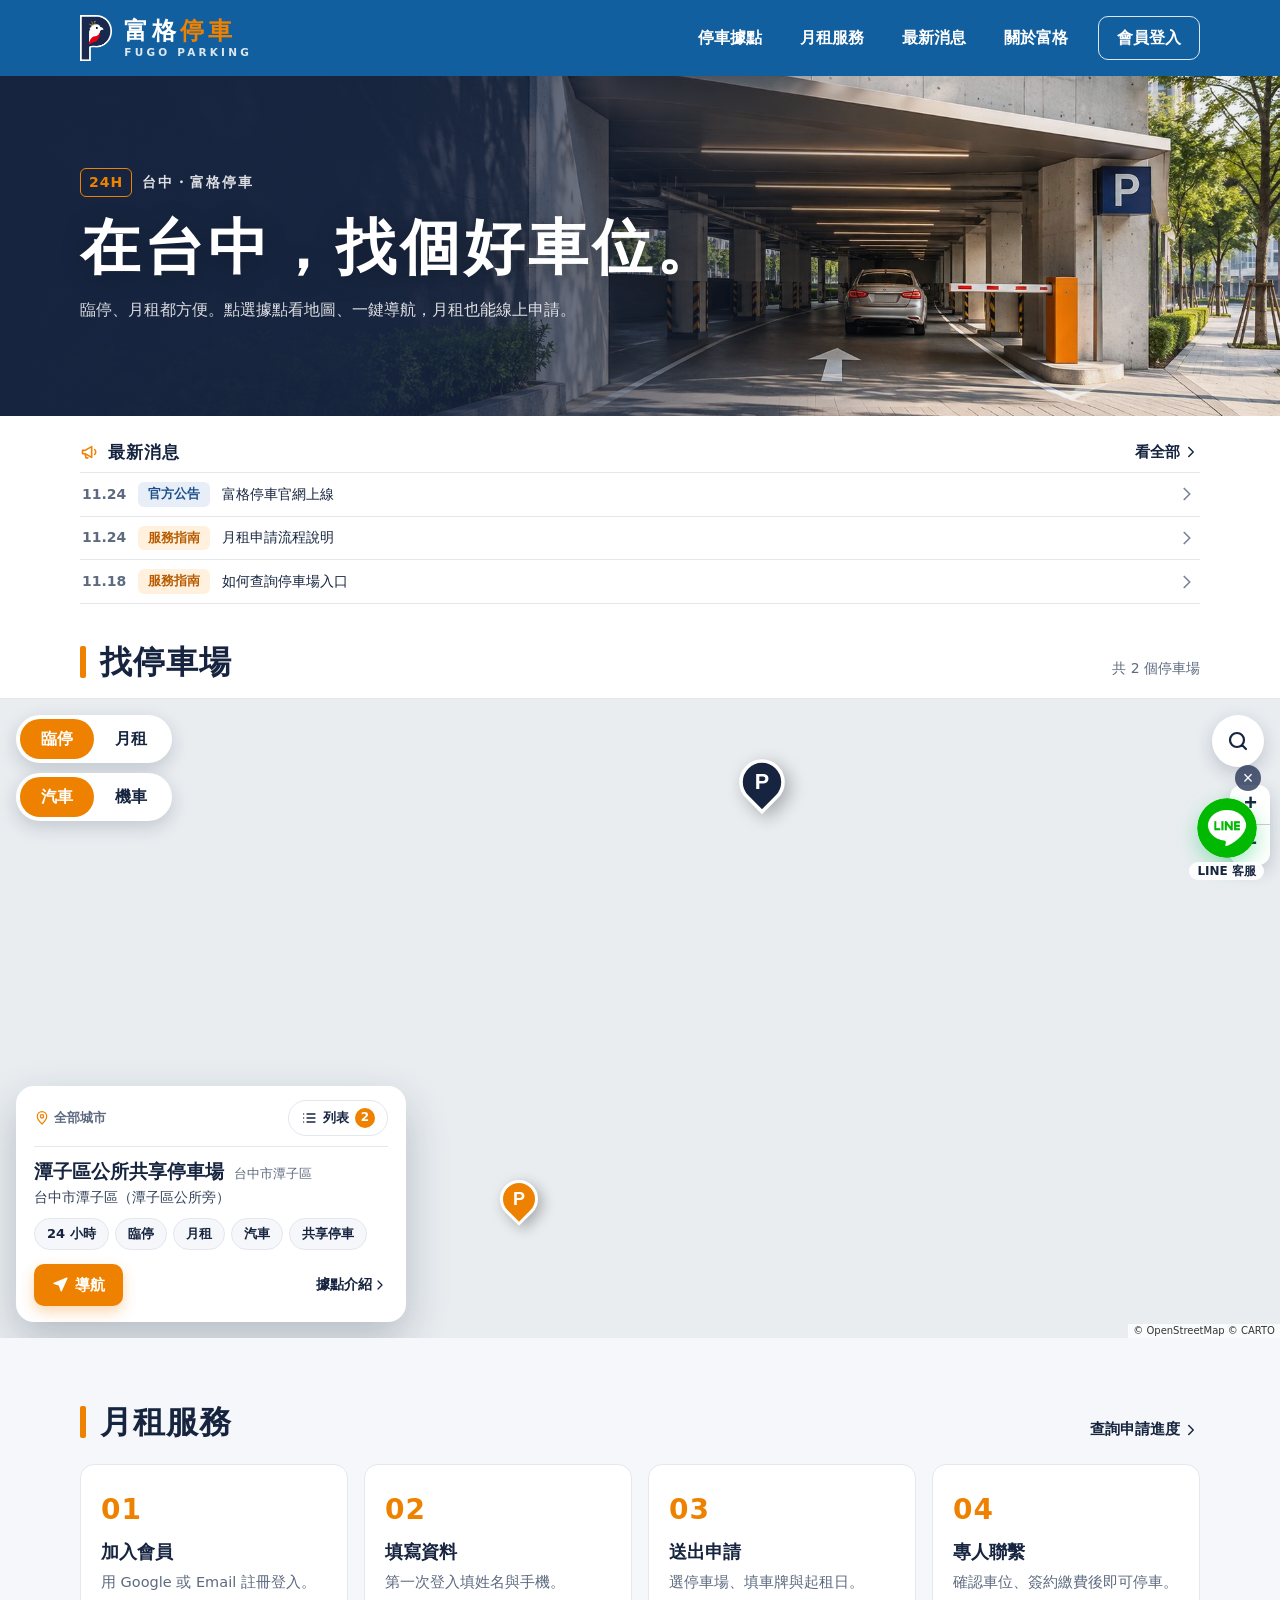
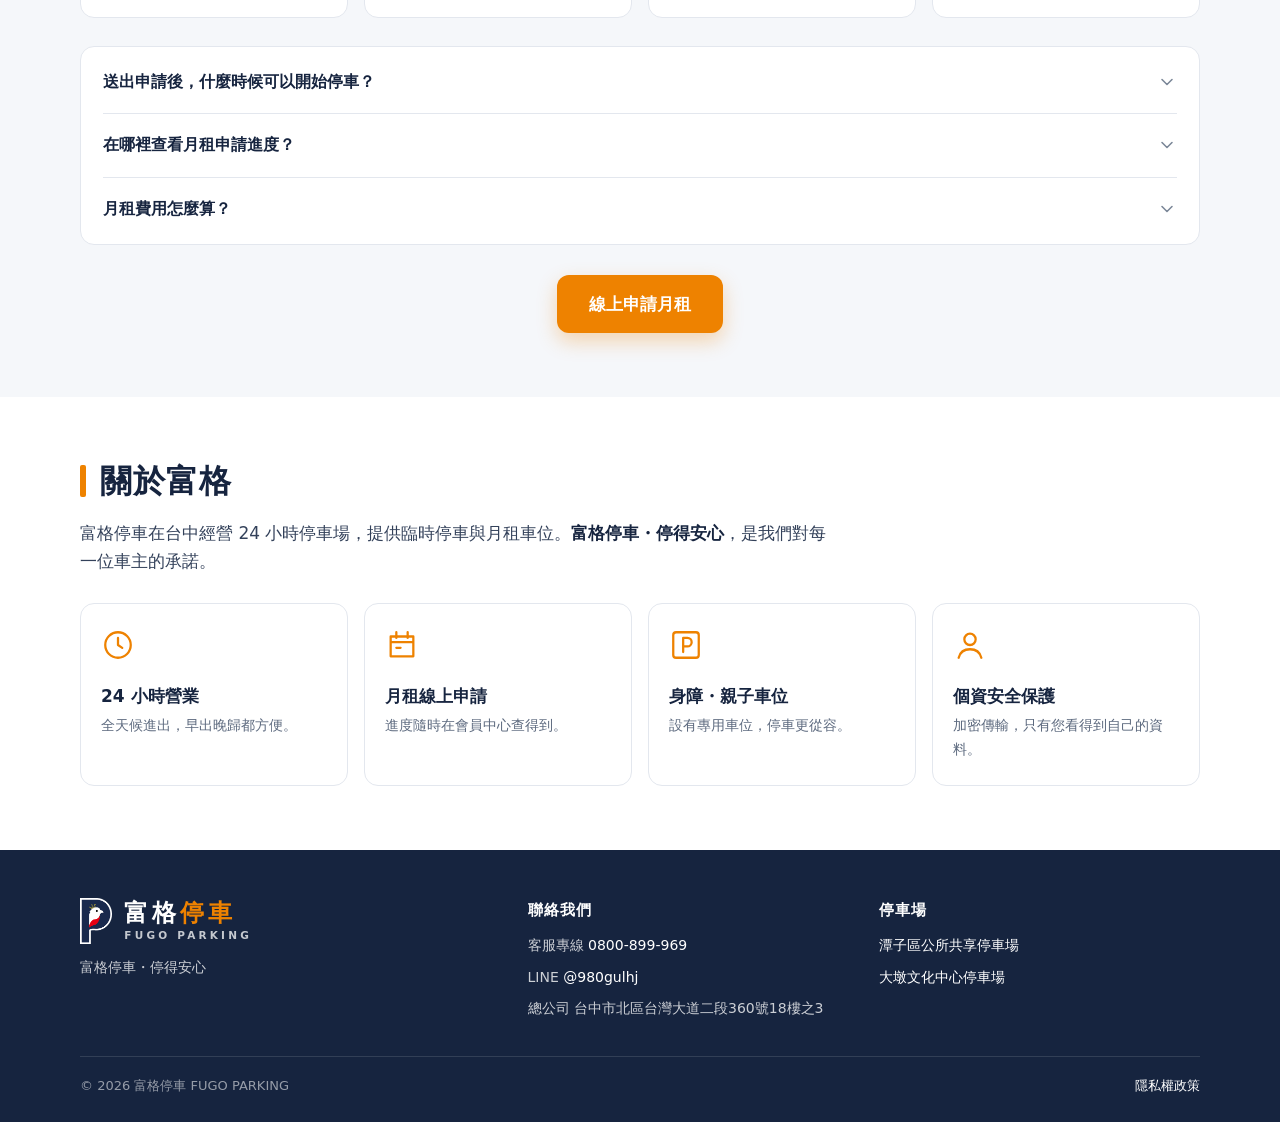
==== commit 13a138c8: "首頁地圖可串接 Google Maps JavaScript API（沒有金鑰或失敗時用 Leaflet） Co-Authored-By: Claude Opus 5.5 <noreply@anthr" ====
--- a/index.html
+++ b/index.html
@@ -3,7 +3,7 @@
 <head>
 <meta charset="UTF-8">
 <meta name="viewport" content="width=device-width, initial-scale=1.0, viewport-fit=cover">
-<meta http-equiv="Content-Security-Policy" content="default-src 'self'; script-src 'self'; style-src 'self' https://fonts.googleapis.com; font-src https://fonts.gstatic.com; img-src 'self' data: https://*.basemaps.cartocdn.com; connect-src 'self' https://*.supabase.co wss://*.supabase.co; object-src 'none'; base-uri 'self'; form-action 'self'">
+<meta http-equiv="Content-Security-Policy" content="default-src 'self'; script-src 'self' https://maps.googleapis.com https://*.gstatic.com 'unsafe-eval' blob:; style-src 'self' 'unsafe-inline' https://fonts.googleapis.com; font-src https://fonts.gstatic.com; img-src 'self' data: https://*.basemaps.cartocdn.com https://*.googleapis.com https://*.gstatic.com https://*.google.com https://*.googleusercontent.com; connect-src 'self' https://*.supabase.co wss://*.supabase.co https://*.googleapis.com https://*.google.com https://*.gstatic.com data: blob:; worker-src blob:; frame-src https://*.google.com; object-src 'none'; base-uri 'self'; form-action 'self'">
 <meta name="referrer" content="strict-origin-when-cross-origin">
 <title>富格停車 FUGO PARKING｜台中 24 小時停車場・月租車位</title>
 <meta name="description" content="富格停車 FUGO PARKING，台中潭子區公所共享停車場、大墩文化中心停車場，24 小時營業，提供臨時停車與月租車位線上申請。客服 0800-899-969。">
@@ -191,6 +191,7 @@
 <script src="js/data.js"></script>
 <script src="js/vendor/leaflet-1.9.4.js"></script>
 <script src="js/shell.js"></script>
+<script src="js/map.js"></script>
 <script src="js/site.js"></script>
 </body>
 </html>
--- a/css/site.css
+++ b/css/site.css
@@ -507,6 +507,8 @@
 .lot-card.listing .lc-main{display:none}
 
 .pin-wrap{background:none;border:none}
+.gpin{position:absolute;width:44px;height:52px;cursor:pointer}
+.gpin:focus-visible{outline:3px solid var(--o);outline-offset:2px;border-radius:8px}
 .pin{position:relative;display:flex;align-items:center;justify-content:center;width:38px;height:38px;margin:3px;border:3px solid #fff;border-radius:50% 50% 50% 0;background:var(--o);box-shadow:0 6px 14px rgba(0,0,0,.28);transform:rotate(-45deg);transition:transform .2s,background .2s;cursor:pointer}
 .pin-p{transform:rotate(45deg);font:900 18px/1 Arial,Helvetica,sans-serif;color:#fff}
 .pin-sub{position:absolute;top:-9px;right:-11px;padding:1px 4px;border-radius:6px;background:var(--navy);color:#fff;font-size:10px;font-weight:700;transform:rotate(45deg)}
